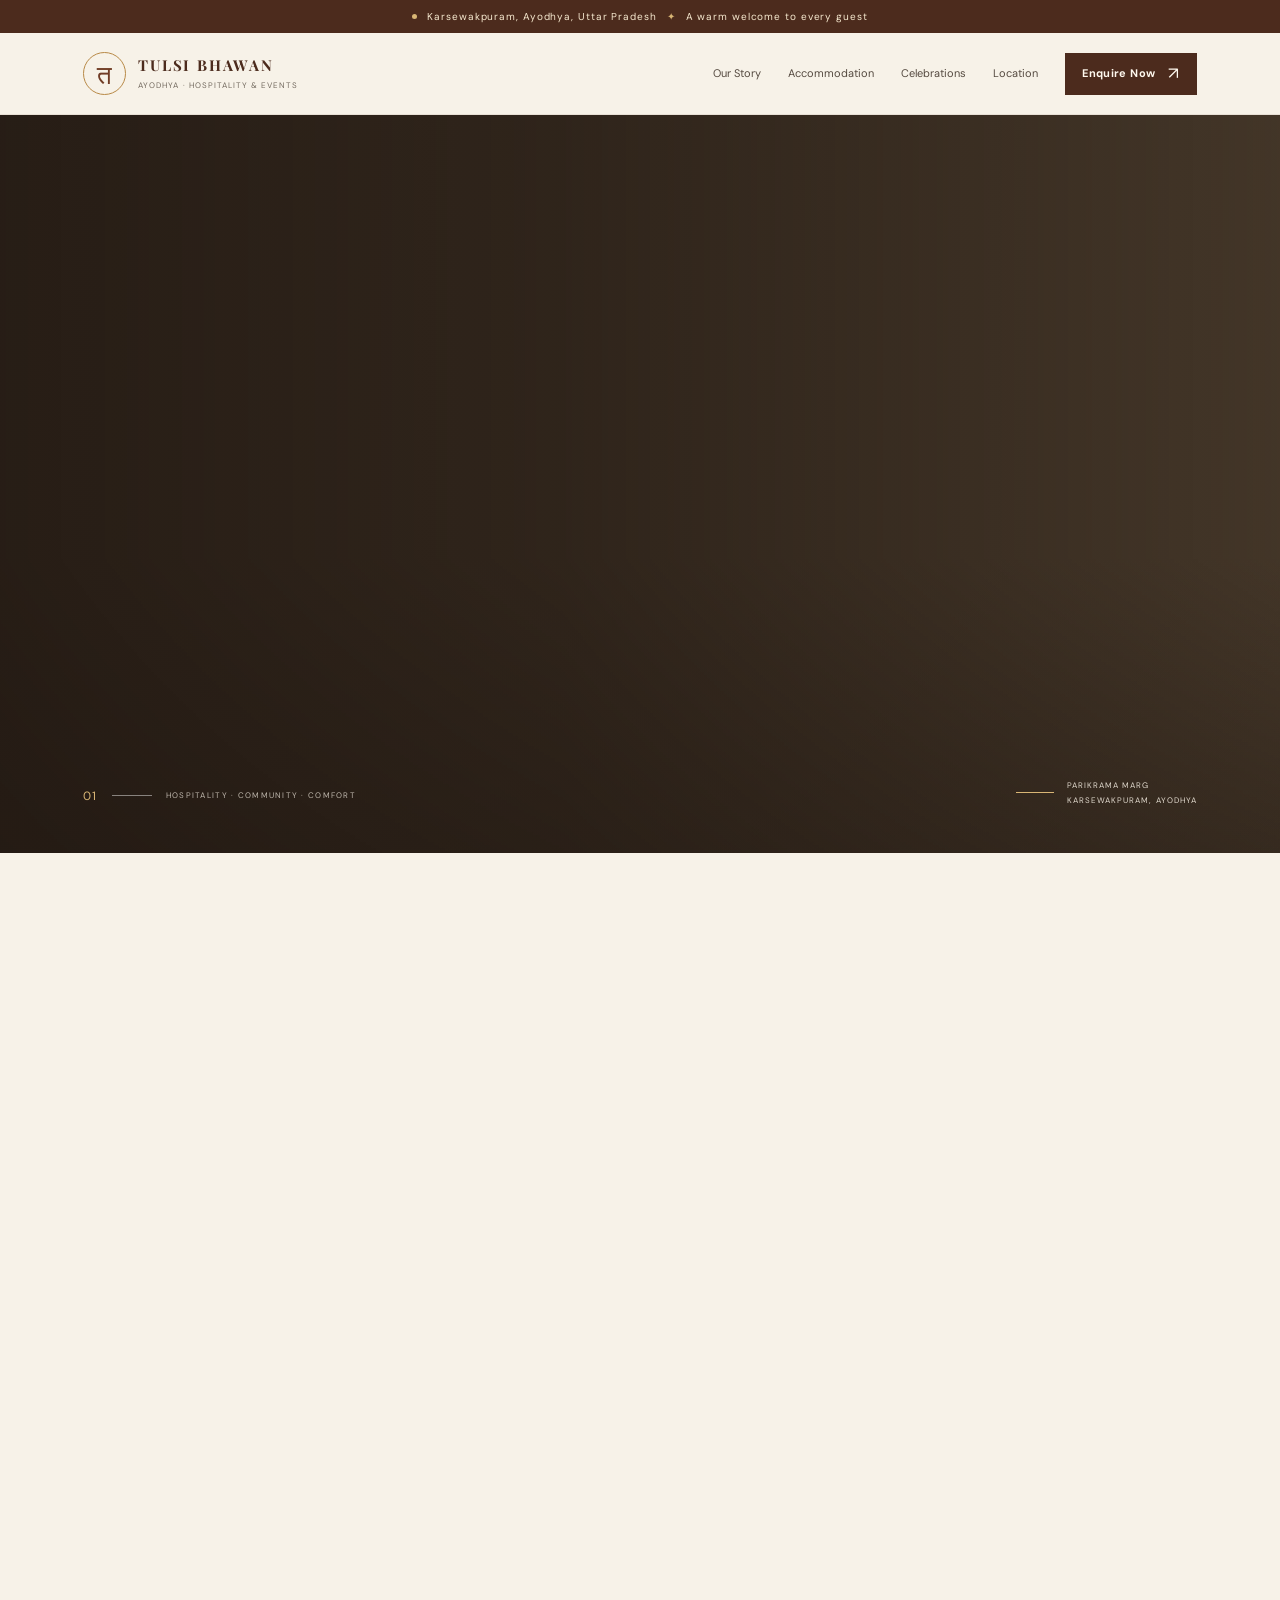
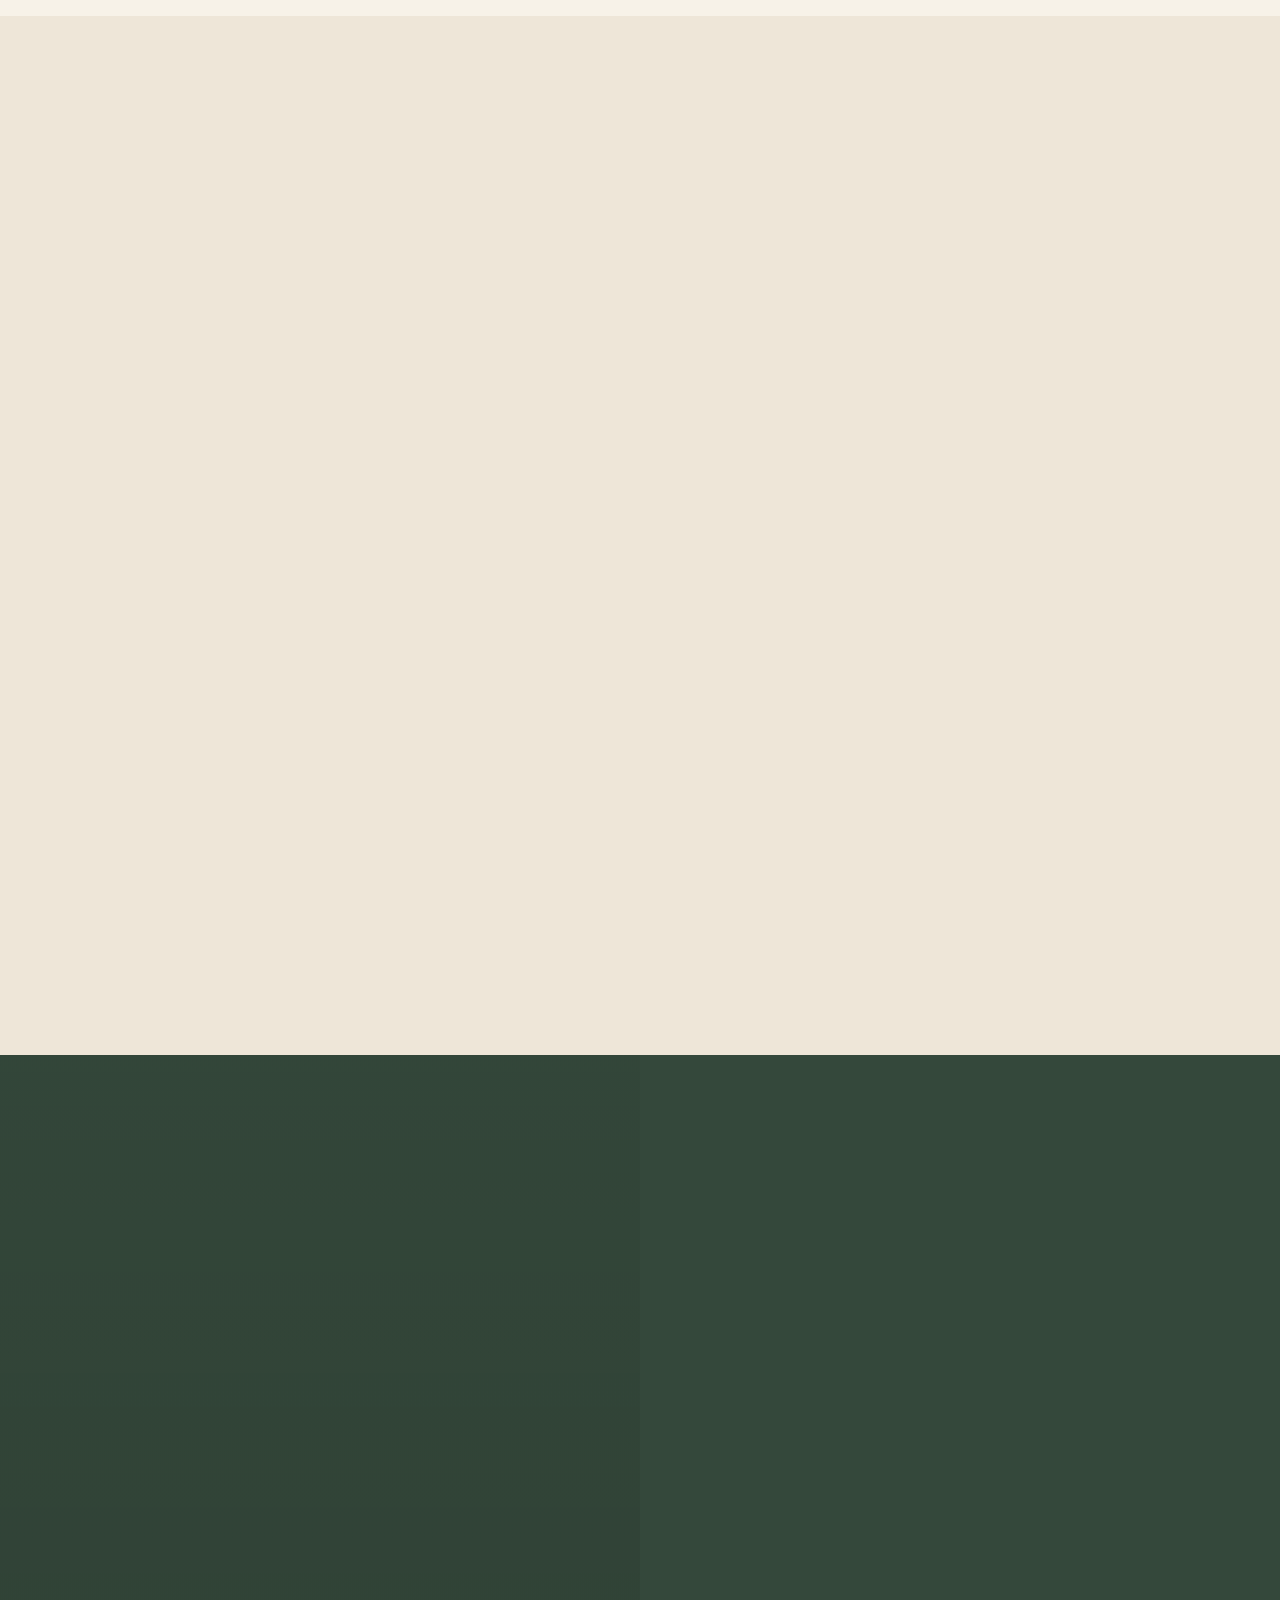
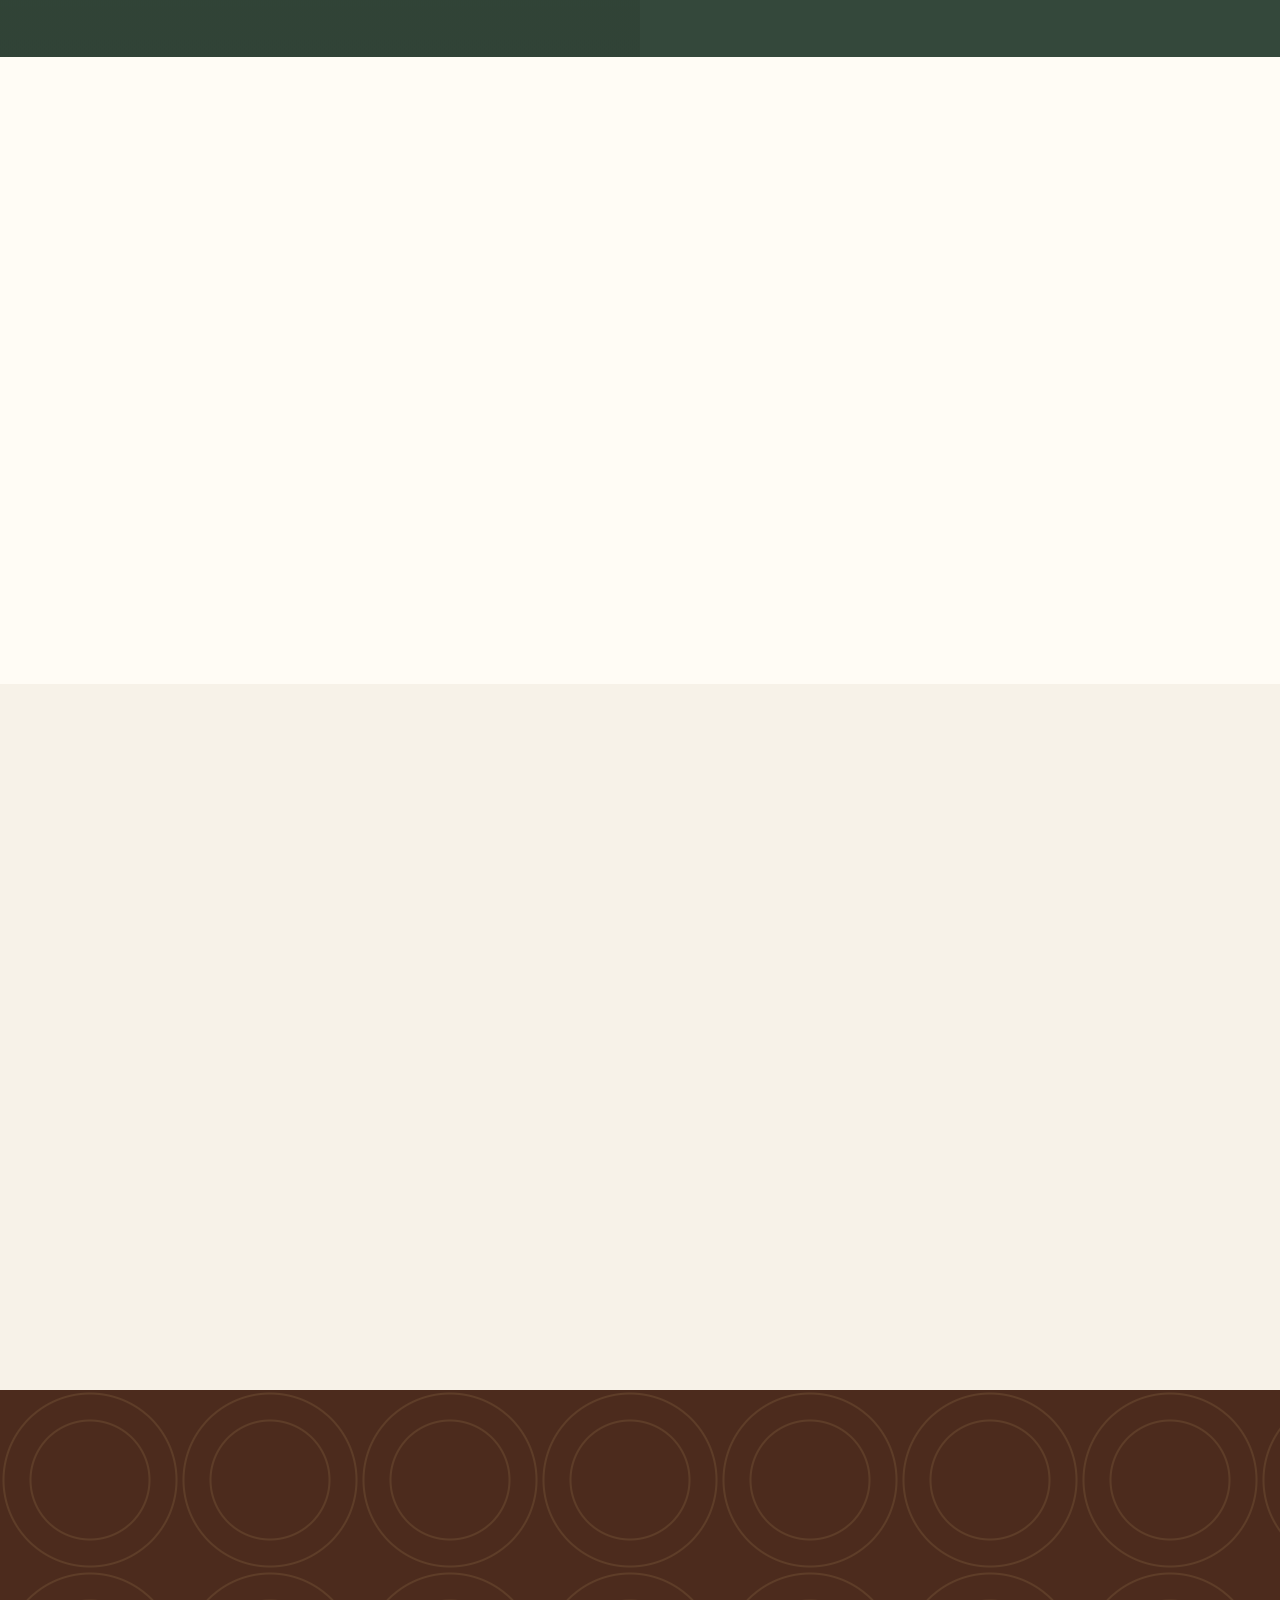
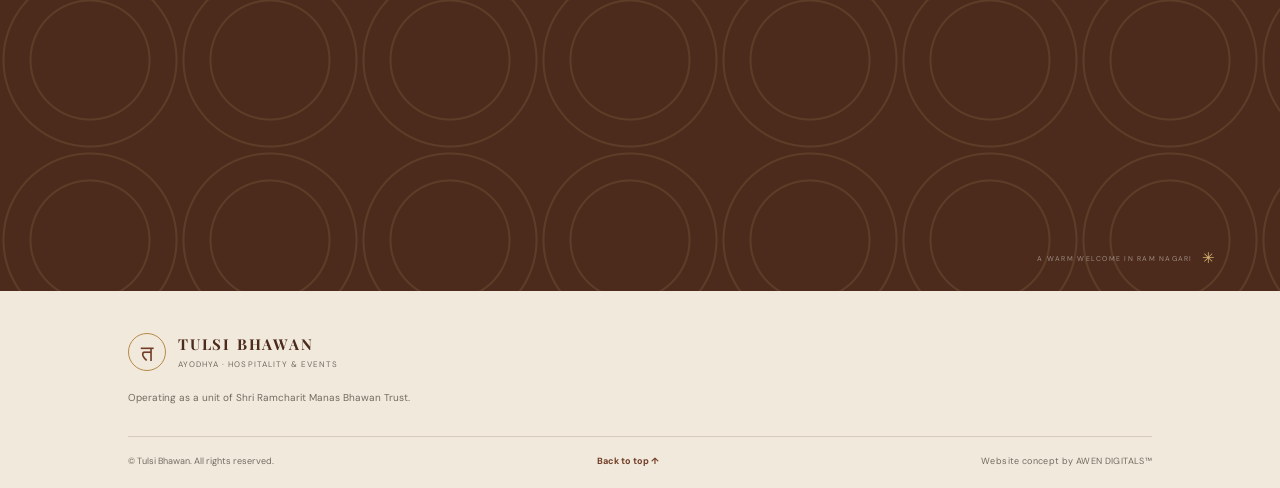
==== index.html @ 62dd2735 "Add files via upload" ====
<!doctype html>
<html lang="en">
<head>
  <meta charset="utf-8">
  <meta name="viewport" content="width=device-width, initial-scale=1">
  <meta name="theme-color" content="#f7f2e8">
  <meta name="description" content="Discover Tulsi Bhawan in Karsewakpuram, Ayodhya — a hospitality property for pilgrims, families and guests. Enquire about accommodation and events.">
  <title>Tulsi Bhawan, Ayodhya | A Peaceful Stay in Ram Nagari</title>
  <link rel="preconnect" href="https://fonts.googleapis.com">
  <link rel="preconnect" href="https://fonts.gstatic.com" crossorigin>
  <link href="https://fonts.googleapis.com/css2?family=DM+Sans:wght@400;500;600;700&family=Playfair+Display:wght@400;500;600;700&display=swap" rel="stylesheet">
  <link rel="stylesheet" href="style.css">
</head>
<body>
  <div class="announcement"><span class="announcement-dot"></span> Karsewakpuram, Ayodhya, Uttar Pradesh <span class="announcement-separator">✦</span> A warm welcome to every guest</div>
  <header class="site-header" id="top">
    <a class="brand" href="#top" aria-label="Tulsi Bhawan home">
      <span class="brand-mark" aria-hidden="true">त</span>
      <span class="brand-copy"><strong>TULSI BHAWAN</strong><small>AYODHYA · HOSPITALITY & EVENTS</small></span>
    </a>
    <button class="menu-toggle" id="menuToggle" aria-label="Open navigation" aria-expanded="false"><span></span><span></span></button>
    <nav class="nav" id="siteNav">
      <a href="#story">Our Story</a><a href="#stay">Accommodation</a><a href="#celebrate">Celebrations</a><a href="#location">Location</a>
      <button class="button button-small button-dark" data-open-enquiry="stay">Enquire Now <span>↗</span></button>
    </nav>
  </header>

  <main>
    <section class="hero">
      <div class="hero-image" role="img" aria-label="Heritage-inspired architecture in warm sandstone tones"></div>
      <div class="hero-overlay"></div>
      <div class="hero-content reveal">
        <div class="eyebrow eyebrow-light"><span></span> YOUR WELCOME IN RAM NAGARI</div>
        <h1>A peaceful pause<br>in the heart of <em>Ayodhya.</em></h1>
        <p>A welcoming place for pilgrims, families and visitors to make their time in the sacred city more comfortable and memorable.</p>
        <div class="hero-actions"><button class="button button-gold" data-open-enquiry="stay">Enquire About a Stay <span>↗</span></button><a class="text-link text-link-light" href="#story">Discover Tulsi Bhawan <span>↓</span></a></div>
      </div>
      <div class="hero-note"><span class="note-line"></span><span>PARIKRAMA MARG<br>KARSEWAKPURAM, AYODHYA</span></div>
      <div class="hero-counter"><span>01</span><i></i><span>HOSPITALITY · COMMUNITY · COMFORT</span></div>
    </section>

    <section class="welcome section-pad" id="story">
      <div class="section-kicker reveal"><span>01</span><span class="kicker-line"></span><span>THE TULSI BHAWAN EXPERIENCE</span></div>
      <div class="welcome-grid">
        <div class="welcome-heading reveal"><p class="overline">A PLACE TO FEEL AT EASE</p><h2>Come to Ayodhya.<br><em>Feel welcomed.</em></h2><div class="ornament">✳</div></div>
        <div class="welcome-copy reveal"><p class="lead">Some journeys are about the places we visit. Others are about the peace we find along the way.</p><p>Tulsi Bhawan is a hospitality property in Karsewakpuram, Ayodhya, operating as a unit of Shri Ramcharit Manas Bhawan Trust. With a location convenient for exploring the city's spiritual landmarks, it welcomes pilgrims, families and visitors to Ayodhya.</p><p>Whether you are planning a visit with family or gathering loved ones for a special occasion, our aim is to make your experience feel considered and comfortable.</p><a class="text-link" href="#stay">Explore the experience <span>↗</span></a></div>
      </div>
      <div class="values-strip reveal"><div><span class="value-icon">✧</span><strong>A welcoming stay</strong><small>For pilgrims, families and visitors</small></div><div><span class="value-icon">⌂</span><strong>Ayodhya, close at hand</strong><small>In Karsewakpuram on Parikrama Marg</small></div><div><span class="value-icon">❋</span><strong>Space to gather</strong><small>Enquire about events and functions</small></div></div>
    </section>

    <section class="stay-section section-pad" id="stay">
      <div class="section-kicker reveal"><span>02</span><span class="kicker-line"></span><span>REST & RECHARGE</span></div>
      <div class="section-heading reveal"><div><p class="overline">YOUR STAY, YOUR WAY</p><h2>Room for <em>rest.</em></h2></div><p>Find a comfortable base for your time in Ayodhya. Contact the team to confirm room options, facilities, rates and availability for your dates.</p></div>
      <div class="room-grid">
        <article class="room-card reveal"><div class="room-photo room-photo-one"><span class="photo-label">ACCOMMODATION</span></div><div class="room-info"><div class="room-meta"><span>01 / ROOM ENQUIRY</span><span>✧</span></div><h3>Deluxe Room</h3><p>A considered option for guests seeking a comfortable place to unwind after a day in the city.</p><button class="text-link" data-open-enquiry="Deluxe Room">Enquire about this room <span>↗</span></button></div></article>
        <article class="room-card reveal"><div class="room-photo room-photo-two"><span class="photo-label">ACCOMMODATION</span></div><div class="room-info"><div class="room-meta"><span>02 / ROOM ENQUIRY</span><span>✧</span></div><h3>Suite-style Stay</h3><p>Ask the team about suite-style accommodation and the options available for your visit.</p><button class="text-link" data-open-enquiry="Suite-style Stay">Enquire about this option <span>↗</span></button></div></article>
      </div>
      <div class="amenities-note reveal"><span class="amenity-star">✳</span><div><strong>Need the details before you book?</strong><p>Ask about air conditioning, Wi-Fi, housekeeping, dining, occupancy and other facilities directly with the property.</p></div><button class="button button-outline" data-open-enquiry="Facilities enquiry">Ask a question <span>↗</span></button></div>
    </section>

    <section class="celebrate-section" id="celebrate">
      <div class="celebrate-image" role="img" aria-label="Elegant Indian celebration venue with warm lights"></div><div class="celebrate-content reveal"><div class="section-kicker section-kicker-light"><span>03</span><span class="kicker-line"></span><span>TOGETHER IS A BEAUTIFUL PLACE</span></div><p class="overline overline-light">MOMENTS WORTH GATHERING FOR</p><h2>Make room for<br><em>your moments.</em></h2><p>Planning a wedding, engagement, reception or family function in Ayodhya? Share a few details with the team to enquire about event spaces and arrangements.</p><div class="event-tags"><span>Weddings</span><span>Engagements</span><span>Receptions</span><span>Family functions</span></div><button class="button button-gold" data-open-enquiry="Event / Banquet">Enquire About an Event <span>↗</span></button></div>
    </section>

    <section class="nearby section-pad">
      <div class="section-kicker reveal"><span>04</span><span class="kicker-line"></span><span>EXPLORE AYODHYA</span></div>
      <div class="section-heading reveal"><div><p class="overline">A CITY OF DEEP MEANING</p><h2>Discover the <em>city.</em></h2></div><p>Ayodhya's sacred places, heritage and living traditions make every visit personal. Plan your route and check local access and timings before setting out.</p></div>
      <div class="landmark-grid">
        <article class="landmark landmark-one reveal"><div class="landmark-number">01</div><div><h3>Shri Ram Janmabhoomi</h3><p>A major spiritual destination for visitors to Ayodhya.</p></div><span class="landmark-arrow">↗</span></article>
        <article class="landmark landmark-two reveal"><div class="landmark-number">02</div><div><h3>Hanuman Garhi</h3><p>A well-known temple and landmark in the city.</p></div><span class="landmark-arrow">↗</span></article>
        <article class="landmark landmark-three reveal"><div class="landmark-number">03</div><div><h3>Kanak Bhawan</h3><p>A much-visited temple with a special place in Ayodhya's devotional landscape.</p></div><span class="landmark-arrow">↗</span></article>
      </div>
    </section>

    <section class="location-section section-pad" id="location">
      <div class="location-copy reveal"><div class="section-kicker"><span>05</span><span class="kicker-line"></span><span>FIND YOUR WAY</span></div><p class="overline">WE'RE IN AYODHYA</p><h2>Your journey<br>starts <em>here.</em></h2><p>Find Tulsi Bhawan on Parikrama Marg in Karsewakpuram, Ayodhya. For directions, arrival details or assistance planning your visit, please contact the property.</p><div class="address-block"><span class="address-icon">⌖</span><div><strong>Tulsi Bhawan</strong><p>Parikrama Marg, Karsewakpuram<br>Ayodhya, Uttar Pradesh – 224123</p></div></div><a class="button button-dark" href="https://www.google.com/maps/search/?api=1&query=Tulsi+Bhawan%2C+Parikrama+Marg%2C+Karsewakpuram%2C+Ayodhya%2C+Uttar+Pradesh+224123" target="_blank" rel="noopener noreferrer">Open Map Directions <span>↗</span></a></div>
      <div class="map-card reveal"><div class="map-art"><div class="map-ring ring-one"></div><div class="map-ring ring-two"></div><div class="map-ring ring-three"></div><div class="map-route route-one"></div><div class="map-route route-two"></div><div class="map-route route-three"></div><div class="map-pin"><span>✳</span></div><div class="map-label"><small>YOUR DESTINATION</small><strong>Tulsi Bhawan</strong><span>Karsewakpuram, Ayodhya</span></div><span class="map-compass">N ↑</span></div><div class="map-caption"><span>PARIKRAMA MARG</span><span>AYODHYA · U.P.</span></div></div>
    </section>

    <section class="cta-section"><div class="cta-pattern"></div><div class="cta-content reveal"><p class="overline overline-light">YOUR AYODHYA STORY AWAITS</p><h2>Let us help you plan<br><em>your visit.</em></h2><p>Tell us what you need. The team can help you enquire about a stay, room options or a special event.</p><button class="button button-gold" data-open-enquiry="General enquiry">Start an Enquiry <span>↗</span></button></div><div class="cta-side-note">A WARM WELCOME IN RAM NAGARI <span>✳</span></div></section>
  </main>

  <footer class="footer"><a class="brand brand-footer" href="#top"><span class="brand-mark">त</span><span class="brand-copy"><strong>TULSI BHAWAN</strong><small>AYODHYA · HOSPITALITY & EVENTS</small></span></a><p>Operating as a unit of Shri Ramcharit Manas Bhawan Trust.</p><div class="footer-bottom"><span>© <span id="year"></span> Tulsi Bhawan. All rights reserved.</span><a href="#top">Back to top ↑</a><span class="demo-credit">Website concept by AWEN DIGITALS™</span></div></footer>

  <div class="modal-backdrop" id="enquiryModal" aria-hidden="true">
    <section class="enquiry-modal" role="dialog" aria-modal="true" aria-labelledby="modalTitle">
      <button class="modal-close" id="modalClose" aria-label="Close enquiry form">×</button>
      <p class="overline">LET'S PLAN YOUR VISIT</p><h2 id="modalTitle">Make an <em>enquiry.</em></h2><p class="modal-intro">Share a few details and we'll prepare your enquiry message.</p>
      <form id="enquiryForm">
        <label for="enquiryType">I'm enquiring about</label><select id="enquiryType" name="enquiryType"><option>Accommodation / Stay</option><option>Deluxe Room</option><option>Suite-style Stay</option><option>Event / Banquet</option><option>Facilities enquiry</option><option>General enquiry</option></select>
        <div class="form-row"><div><label for="guestName">Your name</label><input id="guestName" name="guestName" autocomplete="name" placeholder="Full name" required maxlength="80"></div><div><label for="guestPhone">Phone number</label><input id="guestPhone" name="guestPhone" autocomplete="tel" inputmode="tel" placeholder="Your contact number" required maxlength="20"></div></div>
        <div class="form-row"><div><label for="arrivalDate">Arrival / event date</label><input id="arrivalDate" name="arrivalDate" type="date"></div><div><label for="guestCount">Guests / rooms</label><input id="guestCount" name="guestCount" placeholder="e.g. 4 guests" maxlength="60"></div></div>
        <label for="message">Anything else? <span class="optional">(optional)</span></label><textarea id="message" name="message" rows="3" maxlength="600" placeholder="Tell us about your plans or questions"></textarea>
        <button class="button button-dark modal-submit" type="submit">Prepare Enquiry <span>↗</span></button>
        <p class="form-note">Demo notice: the property's official WhatsApp number must be added before messages can be sent directly.</p>
        <div class="form-feedback" id="formFeedback" role="status" aria-live="polite" hidden></div>
        <button class="button button-outline copy-button" id="copyMessage" type="button" hidden>Copy enquiry message</button>
      </form>
    </section>
  </div>
  <script src="script.js"></script>
</body>
</html>
---- style.css ----
:root{--ivory:#f7f2e8;--paper:#fffcf5;--brown:#4c2b1d;--brown2:#713d26;--gold:#b88946;--gold-light:#d9b675;--green:#34483b;--ink:#2d2923;--muted:#746b60;--line:rgba(76,43,29,.16);--serif:"Playfair Display",Georgia,serif;--sans:"DM Sans",Arial,sans-serif}
*{box-sizing:border-box}html{scroll-behavior:smooth;scroll-padding-top:86px}body{margin:0;background:var(--ivory);color:var(--ink);font-family:var(--sans);font-size:15px;line-height:1.7;-webkit-font-smoothing:antialiased}button,a,input,select,textarea{font:inherit}button,a{-webkit-tap-highlight-color:transparent}a{color:inherit;text-decoration:none}button{cursor:pointer}.announcement{min-height:33px;display:flex;align-items:center;justify-content:center;gap:10px;background:var(--brown);color:#f7ead0;font-size:10px;letter-spacing:.09em;text-align:center;padding:6px 12px}.announcement-dot{width:5px;height:5px;background:var(--gold-light);border-radius:50%}.announcement-separator{color:var(--gold-light)}.site-header{height:82px;padding:0 6.5%;display:flex;align-items:center;justify-content:space-between;background:var(--ivory);position:sticky;top:0;z-index:20;border-bottom:1px solid rgba(76,43,29,.09)}.brand{display:flex;align-items:center;gap:12px}.brand-mark{display:grid;place-items:center;width:43px;height:43px;border:1px solid var(--gold);border-radius:50%;color:var(--brown2);font-family:var(--serif);font-size:26px;line-height:1}.brand-copy{display:flex;flex-direction:column;line-height:1.4}.brand-copy strong{font-family:var(--serif);font-size:15px;letter-spacing:.12em;color:var(--brown)}.brand-copy small{font-size:8px;letter-spacing:.13em;color:var(--muted);margin-top:4px}.nav{display:flex;align-items:center;gap:27px}.nav>a{font-size:11px;color:#554a40;transition:color .2s}.nav>a:hover{color:var(--gold)}.menu-toggle{display:none;border:1px solid var(--line);background:transparent;width:42px;height:42px;border-radius:50%;padding:12px}.menu-toggle span{height:1px;background:var(--brown);display:block;margin:5px 0}.button{display:inline-flex;align-items:center;justify-content:center;gap:22px;border:1px solid transparent;min-height:52px;padding:0 22px;font-size:11px;font-weight:700;letter-spacing:.035em;transition:transform .2s,background .2s,color .2s,border-color .2s}.button:hover{transform:translateY(-2px)}.button span{font-size:17px;font-weight:400}.button-small{min-height:42px;padding:0 16px;gap:13px}.button-dark{background:var(--brown);color:#fff9ef}.button-dark:hover{background:#68432f}.button-gold{background:var(--gold-light);color:#362316}.button-gold:hover{background:#e5c78c}.button-outline{background:transparent;color:var(--brown);border-color:rgba(76,43,29,.35)}.button-outline:hover{border-color:var(--gold);background:#fffaf0}
.hero{min-height:650px;height:min(790px,82vh);position:relative;display:flex;align-items:center;overflow:hidden;background:#493b2c;color:#fff8ec}.hero-image{position:absolute;inset:0;background-image:url('https://images.unsplash.com/photo-1600607687939-ce8a6c25118c?auto=format&fit=crop&w=2200&q=85');background-size:cover;background-position:center 52%;transform:scale(1.02);animation:hero-settle 1.4s ease-out both}.hero-overlay{position:absolute;inset:0;background:linear-gradient(90deg,rgba(32,23,17,.82) 0%,rgba(32,23,17,.62) 44%,rgba(32,23,17,.15) 100%),linear-gradient(0deg,rgba(32,23,17,.36),transparent 40%)}.hero-content{position:relative;z-index:1;width:min(730px,80%);margin-left:11%;padding:64px 0 85px}.eyebrow,.overline{font-size:9px;letter-spacing:.19em;font-weight:700;color:var(--gold);margin:0 0 20px}.eyebrow{display:flex;align-items:center;gap:10px}.eyebrow>span{width:25px;height:1px;background:var(--gold-light)}.eyebrow-light{color:#f0d6a1}.hero h1,.section-heading h2,.welcome h2,.celebrate-content h2,.location-copy h2,.cta-content h2{font-family:var(--serif);font-size:clamp(43px,6.4vw,82px);line-height:1.08;letter-spacing:-.04em;font-weight:400;margin:0}.hero h1 em,.welcome h2 em,.section-heading h2 em,.celebrate-content h2 em,.location-copy h2 em,.cta-content h2 em{font-weight:400;color:var(--gold-light)}.hero-content>p{max-width:475px;color:rgba(255,248,236,.82);font-size:14px;line-height:1.9;margin:25px 0 30px}.hero-actions{display:flex;align-items:center;gap:27px;flex-wrap:wrap}.text-link{border:0;background:none;padding:0;color:var(--brown2);font-size:11px;font-weight:700;display:inline-flex;align-items:center;gap:13px;text-align:left}.text-link span{font-size:17px;transition:transform .2s}.text-link:hover span{transform:translate(3px,-2px)}.text-link-light{color:#fff6e8}.hero-note{position:absolute;right:6.5%;bottom:46px;z-index:2;display:flex;align-items:center;gap:13px;color:rgba(255,248,236,.85);font-size:8px;letter-spacing:.13em;line-height:1.8}.note-line{width:38px;height:1px;background:var(--gold-light)}.hero-counter{position:absolute;left:6.5%;bottom:47px;display:flex;align-items:center;gap:14px;font-size:8px;letter-spacing:.16em;color:rgba(255,248,236,.7)}.hero-counter>span:first-child{color:var(--gold-light);font-size:12px}.hero-counter i{width:40px;height:1px;background:rgba(255,255,255,.45)}
.section-pad{padding:105px 10%}.section-kicker{display:flex;align-items:center;gap:13px;font-size:8px;letter-spacing:.18em;color:var(--muted);font-weight:700}.section-kicker>span:first-child{color:var(--gold);font-size:11px}.kicker-line{width:35px;height:1px;background:var(--gold)}.welcome-grid{display:grid;grid-template-columns:1fr 1fr;gap:9%;padding:55px 0 70px}.welcome h2,.section-heading h2,.location-copy h2{font-size:clamp(38px,4.7vw,59px);color:var(--brown);line-height:1.16}.welcome h2 em,.section-heading h2 em,.location-copy h2 em{color:var(--gold)}.welcome-heading .overline{margin-bottom:18px}.ornament{font-size:28px;color:var(--gold);margin-top:28px}.welcome-copy{padding-top:7px;max-width:500px}.welcome-copy p{font-size:12px;color:var(--muted);line-height:2;margin:0 0 18px}.welcome-copy .lead{font-family:var(--serif);font-size:21px;color:var(--brown);line-height:1.55;margin-bottom:22px}.welcome-copy .text-link{margin-top:10px}.values-strip{display:grid;grid-template-columns:repeat(3,1fr);border-top:1px solid var(--line);border-bottom:1px solid var(--line);padding:26px 0;gap:22px}.values-strip>div{display:grid;grid-template-columns:34px 1fr;align-items:center;column-gap:11px}.value-icon{grid-row:span 2;color:var(--gold);font-size:24px}.values-strip strong{font-family:var(--serif);font-size:14px;font-weight:500;color:var(--brown)}.values-strip small{font-size:9px;color:var(--muted);margin-top:3px}
.stay-section{background:#eee6d8}.section-heading{display:flex;justify-content:space-between;align-items:end;gap:40px;margin:28px 0 38px}.section-heading .overline{margin-bottom:13px}.section-heading>p{max-width:350px;font-size:12px;color:var(--muted);line-height:1.9;margin:0 0 5px}.room-grid{display:grid;grid-template-columns:1fr 1fr;gap:25px}.room-card{background:var(--paper);border:1px solid rgba(76,43,29,.08)}.room-photo{height:300px;background-size:cover;background-position:center;position:relative}.room-photo-one{background-image:linear-gradient(0deg,rgba(33,22,15,.12),transparent 50%),url('https://images.unsplash.com/photo-1611892440504-42a792e24d32?auto=format&fit=crop&w=1100&q=80')}.room-photo-two{background-image:linear-gradient(0deg,rgba(33,22,15,.12),transparent 50%),url('https://images.unsplash.com/photo-1590490360182-c33d57733427?auto=format&fit=crop&w=1100&q=80')}.photo-label{position:absolute;bottom:17px;left:20px;background:rgba(247,242,232,.93);padding:7px 10px;font-size:8px;letter-spacing:.14em;color:var(--brown)}.room-info{padding:24px 26px 29px}.room-meta{display:flex;justify-content:space-between;font-size:8px;letter-spacing:.14em;color:var(--gold)}.room-info h3{font-family:var(--serif);font-weight:500;font-size:27px;color:var(--brown);margin:12px 0 7px}.room-info p{font-size:11px;color:var(--muted);line-height:1.9;min-height:42px;margin:0 0 20px}.amenities-note{display:flex;align-items:center;gap:18px;margin-top:25px;padding:22px 24px;background:rgba(255,252,245,.58);border:1px solid rgba(76,43,29,.08)}.amenity-star{color:var(--gold);font-size:27px}.amenities-note>div{flex:1}.amenities-note strong{font-family:var(--serif);font-size:15px;color:var(--brown);font-weight:500}.amenities-note p{font-size:10px;color:var(--muted);margin:3px 0 0}
.celebrate-section{display:grid;grid-template-columns:1fr 1fr;background:var(--green);color:#fff7e9;min-height:570px}.celebrate-image{background-image:linear-gradient(0deg,rgba(23,28,20,.12),rgba(23,28,20,.05)),url('https://images.unsplash.com/photo-1519167758481-83f550bb49b3?auto=format&fit=crop&w=1400&q=85');background-size:cover;background-position:center}.celebrate-content{padding:75px clamp(35px,7vw,100px) 75px 8%;align-self:center}.section-kicker-light{color:rgba(255,247,233,.65);margin-bottom:45px}.section-kicker-light>span:first-child{color:var(--gold-light)}.celebrate-content .overline{margin-bottom:15px}.overline-light{color:var(--gold-light)}.celebrate-content h2,.cta-content h2{font-size:clamp(40px,4.7vw,58px)}.celebrate-content>p:not(.overline){font-size:12px;line-height:2;color:rgba(255,247,233,.76);max-width:430px;margin:23px 0}.event-tags{display:flex;flex-wrap:wrap;gap:8px;margin:25px 0 30px}.event-tags span{border:1px solid rgba(255,247,233,.25);padding:7px 11px;font-size:9px;color:rgba(255,247,233,.85)}
.nearby{background:var(--paper)}.landmark-grid{display:grid;grid-template-columns:repeat(3,1fr);gap:14px}.landmark{min-height:235px;padding:22px;display:flex;flex-direction:column;justify-content:space-between;background:#f4eee2;border:1px solid rgba(76,43,29,.09);position:relative;overflow:hidden}.landmark:after{content:"";position:absolute;width:160px;height:160px;border:1px solid rgba(184,137,70,.2);border-radius:50%;right:-68px;top:-65px;box-shadow:0 0 0 18px rgba(184,137,70,.035),0 0 0 38px rgba(184,137,70,.025)}.landmark-number{font-size:10px;color:var(--gold);letter-spacing:.12em}.landmark h3{font-family:var(--serif);font-size:20px;font-weight:500;color:var(--brown);margin:0 0 6px}.landmark p{font-size:10px;color:var(--muted);line-height:1.8;margin:0;max-width:230px}.landmark-arrow{position:absolute;right:20px;bottom:20px;color:var(--gold)}
.location-section{display:grid;grid-template-columns:.9fr 1.1fr;gap:9%;align-items:center}.location-copy .section-kicker{margin-bottom:43px}.location-copy .overline{margin-bottom:14px}.location-copy>p:not(.overline){font-size:12px;color:var(--muted);line-height:2;margin:20px 0 25px;max-width:390px}.address-block{display:flex;align-items:start;gap:15px;margin:25px 0 28px}.address-icon{width:35px;height:35px;border:1px solid var(--gold);border-radius:50%;display:grid;place-items:center;color:var(--gold);font-size:18px;flex-shrink:0}.address-block strong{font-family:var(--serif);font-weight:500;color:var(--brown);font-size:15px}.address-block p{font-size:11px;line-height:1.8;color:var(--muted);margin:3px 0}.map-card{background:#e7dfd0;border:1px solid rgba(76,43,29,.1);padding:12px}.map-art{min-height:365px;position:relative;overflow:hidden;background-color:#e9e2d5;background-image:linear-gradient(30deg,transparent 47%,rgba(255,255,255,.7) 48%,rgba(255,255,255,.7) 50%,transparent 51%),linear-gradient(120deg,transparent 35%,rgba(255,255,255,.8) 36%,rgba(255,255,255,.8) 38%,transparent 39%),linear-gradient(70deg,transparent 65%,rgba(199,185,159,.6) 66%,rgba(199,185,159,.6) 67%,transparent 68%);background-size:110px 100px,145px 130px,170px 145px}.map-ring{position:absolute;border:1px solid rgba(184,137,70,.32);border-radius:50%;left:50%;top:47%;transform:translate(-50%,-50%)}.ring-one{width:95px;height:95px}.ring-two{width:185px;height:185px}.ring-three{width:290px;height:290px}.map-route{position:absolute;background:#c8bca7;height:3px;transform-origin:left}.route-one{width:120%;top:65%;left:-5%;transform:rotate(-22deg)}.route-two{width:100%;top:30%;left:8%;transform:rotate(33deg)}.route-three{width:90%;top:80%;left:15%;transform:rotate(-48deg)}.map-pin{position:absolute;top:37%;left:50%;transform:translate(-50%,-50%);width:47px;height:47px;border-radius:50% 50% 50% 0;transform:translate(-50%,-50%) rotate(-45deg);background:var(--brown2);display:grid;place-items:center;box-shadow:0 7px 18px rgba(76,43,29,.22)}.map-pin span{transform:rotate(45deg);color:#f2d59c;font-size:20px}.map-label{position:absolute;top:53%;left:50%;transform:translateX(-50%);background:var(--paper);padding:13px 18px;text-align:center;min-width:190px;box-shadow:0 5px 18px rgba(76,43,29,.1)}.map-label small,.map-label span{display:block;font-size:8px;letter-spacing:.12em;color:var(--gold)}.map-label strong{display:block;font-family:var(--serif);font-weight:500;color:var(--brown);font-size:17px;margin:3px 0}.map-label span{letter-spacing:.03em;color:var(--muted)}.map-compass{position:absolute;right:15px;top:13px;font-size:10px;color:var(--brown2)}.map-caption{display:flex;justify-content:space-between;padding:13px 4px 2px;font-size:8px;letter-spacing:.13em;color:var(--muted)}
.cta-section{position:relative;overflow:hidden;background:var(--brown);color:var(--paper);text-align:center;padding:90px 20px 100px}.cta-pattern{position:absolute;inset:0;opacity:.13;background-image:radial-gradient(circle at center,transparent 0 58px,var(--gold-light) 59px 60px,transparent 61px 85px,var(--gold-light) 86px 87px,transparent 88px);background-size:180px 180px}.cta-content{position:relative}.cta-content .overline{margin-bottom:17px}.cta-content h2{font-size:clamp(42px,5vw,62px)}.cta-content>p:not(.overline){max-width:450px;margin:20px auto 27px;color:rgba(255,252,245,.72);font-size:12px;line-height:1.9}.cta-side-note{position:absolute;right:5%;bottom:20px;font-size:7px;letter-spacing:.18em;color:rgba(255,252,245,.45);display:flex;gap:9px;align-items:center}.cta-side-note span{color:var(--gold-light);font-size:15px}.footer{background:#f0e9dc;padding:42px 10% 18px}.brand-footer .brand-mark{width:38px;height:38px;font-size:22px}.footer>p{font-size:10px;color:var(--muted);margin:18px 0 30px}.footer-bottom{border-top:1px solid var(--line);padding-top:17px;display:flex;align-items:center;justify-content:space-between;gap:14px;flex-wrap:wrap;color:var(--muted);font-size:9px}.footer-bottom a{color:var(--brown2);font-weight:700}.demo-credit{letter-spacing:.04em}
.modal-backdrop{position:fixed;inset:0;background:rgba(27,20,14,.66);z-index:50;display:none;align-items:center;justify-content:center;padding:16px;overflow:auto}.modal-backdrop.open{display:flex}.enquiry-modal{position:relative;background:var(--paper);width:min(590px,100%);max-height:92vh;overflow-y:auto;padding:36px clamp(22px,5vw,44px) 30px;box-shadow:0 25px 90px rgba(0,0,0,.25);animation:modal-in .2s ease-out}.modal-close{position:absolute;right:17px;top:13px;border:0;background:transparent;color:var(--brown);font-size:29px;line-height:1;padding:4px 8px}.enquiry-modal .overline{margin-bottom:8px}.enquiry-modal h2{font-family:var(--serif);font-size:39px;font-weight:400;color:var(--brown);line-height:1.15;margin:0}.enquiry-modal h2 em{color:var(--gold);font-weight:400}.modal-intro{font-size:11px;color:var(--muted);margin:10px 0 22px}.enquiry-modal form{display:flex;flex-direction:column;gap:8px}.enquiry-modal label{font-size:10px;color:var(--brown);font-weight:700;margin-top:5px}.enquiry-modal input,.enquiry-modal select,.enquiry-modal textarea{width:100%;border:1px solid #ded3c1;background:#fffdf8;padding:12px 12px;color:var(--ink);font-size:12px;border-radius:0;outline:none}.enquiry-modal input:focus,.enquiry-modal select:focus,.enquiry-modal textarea:focus{border-color:var(--gold)}.enquiry-modal textarea{resize:vertical}.form-row{display:grid;grid-template-columns:1fr 1fr;gap:12px}.form-row>div{min-width:0}.optional{font-weight:400;color:var(--muted)}.modal-submit{margin-top:12px;width:100%}.form-note{font-size:9px;color:var(--muted);line-height:1.6;margin:4px 0}.form-feedback{padding:12px;background:#f1e8d7;color:var(--brown);font-size:11px;line-height:1.8;white-space:pre-wrap}.copy-button{width:100%;margin-top:4px}.reveal{opacity:0;transform:translateY(18px);transition:opacity .7s ease,transform .7s ease}.reveal.visible{opacity:1;transform:translateY(0)}@keyframes hero-settle{from{transform:scale(1.08)}to{transform:scale(1.02)}}@keyframes modal-in{from{opacity:0;transform:translateY(8px)}to{opacity:1;transform:translateY(0)}}
@media(min-width:1400px){.section-pad{padding-left:max(10%,calc((100% - 1160px)/2));padding-right:max(10%,calc((100% - 1160px)/2))}}@media(max-width:900px){.site-header{padding:0 5%;height:74px}.nav{gap:15px}.nav>a{font-size:10px}.nav .button{padding:0 12px}.hero-content{margin-left:8%;width:82%}.section-pad{padding:80px 7%}.welcome-grid{gap:6%}.room-photo{height:250px}.celebrate-content{padding:55px 7%}.location-section{gap:5%}.map-art{min-height:320px}.values-strip{gap:12px}.values-strip strong{font-size:12px}}@media(max-width:680px){html{scroll-padding-top:72px}.announcement{font-size:8px;letter-spacing:.04em;gap:7px}.site-header{height:70px;padding:0 5%}.brand{gap:9px}.brand-mark{width:38px;height:38px;font-size:23px}.brand-copy strong{font-size:13px}.brand-copy small{font-size:7px;letter-spacing:.08em}.menu-toggle{display:block}.nav{position:absolute;left:0;right:0;top:69px;display:none;align-items:stretch;gap:0;flex-direction:column;background:var(--ivory);padding:10px 5% 20px;border-bottom:1px solid var(--line);box-shadow:0 12px 18px rgba(42,26,14,.08)}.nav.open{display:flex}.nav>a{font-size:12px;padding:13px 2px;border-bottom:1px solid var(--line)}.nav .button{margin-top:14px;align-self:flex-start}.hero{height:690px;min-height:610px;max-height:calc(100svh - 95px);align-items:center}.hero-image{background-position:58% center}.hero-overlay{background:linear-gradient(90deg,rgba(32,23,17,.76),rgba(32,23,17,.3)),linear-gradient(0deg,rgba(32,23,17,.44),transparent 60%)}.hero-content{margin-left:7%;width:86%;padding:35px 0 75px}.hero h1{font-size:clamp(42px,12vw,62px)}.hero-content>p{font-size:12px;max-width:360px;margin:20px 0 25px}.hero-actions{align-items:flex-start;gap:19px;flex-direction:column}.hero-note{right:6%;bottom:25px;font-size:7px}.hero-counter{left:6%;bottom:29px;font-size:7px;gap:8px}.hero-counter i{width:20px}.section-pad{padding:66px 6%}.section-kicker{font-size:7px;letter-spacing:.12em;gap:9px}.kicker-line{width:23px}.welcome-grid{grid-template-columns:1fr;gap:20px;padding:35px 0 40px}.welcome h2,.section-heading h2,.location-copy h2{font-size:43px}.welcome-copy{padding:0}.welcome-copy .lead{font-size:19px}.values-strip{grid-template-columns:1fr;gap:18px;padding:22px 0}.values-strip>div{grid-template-columns:32px 1fr}.values-strip strong{font-size:14px}.values-strip small{font-size:10px}.section-heading{display:block;margin:23px 0 27px}.section-heading>p{margin-top:17px;font-size:11px}.room-grid{grid-template-columns:1fr;gap:18px}.room-photo{height:260px}.room-info{padding:21px}.room-info h3{font-size:25px}.room-info p{min-height:0}.amenities-note{align-items:flex-start;flex-wrap:wrap;padding:18px;gap:12px}.amenities-note>div{width:calc(100% - 45px);flex:auto}.amenities-note .button{width:100%}.celebrate-section{grid-template-columns:1fr}.celebrate-image{min-height:270px;background-position:center 48%}.celebrate-content{padding:45px 7% 55px}.section-kicker-light{margin-bottom:32px}.celebrate-content h2,.cta-content h2{font-size:45px}.landmark-grid{grid-template-columns:1fr;gap:10px}.landmark{min-height:170px;padding:19px}.landmark h3{font-size:21px}.location-section{grid-template-columns:1fr;gap:32px}.location-copy .section-kicker{margin-bottom:32px}.map-art{min-height:300px}.cta-section{padding:70px 7% 85px}.cta-content h2{font-size:43px}.cta-side-note{right:0;left:0;justify-content:center;font-size:6px}.footer{padding:34px 6% 17px}.footer-bottom{align-items:flex-start;flex-direction:column;gap:8px}.form-row{grid-template-columns:1fr;gap:8px}.enquiry-modal{padding:32px 20px 23px}.enquiry-modal h2{font-size:34px}.button{min-height:49px;padding:0 17px}.hero .button{min-height:52px}}@media(prefers-reduced-motion:reduce){html{scroll-behavior:auto}*,*::before,*::after{animation-duration:.01ms!important;animation-iteration-count:1!important;transition-duration:.01ms!important}.reveal{opacity:1;transform:none}}
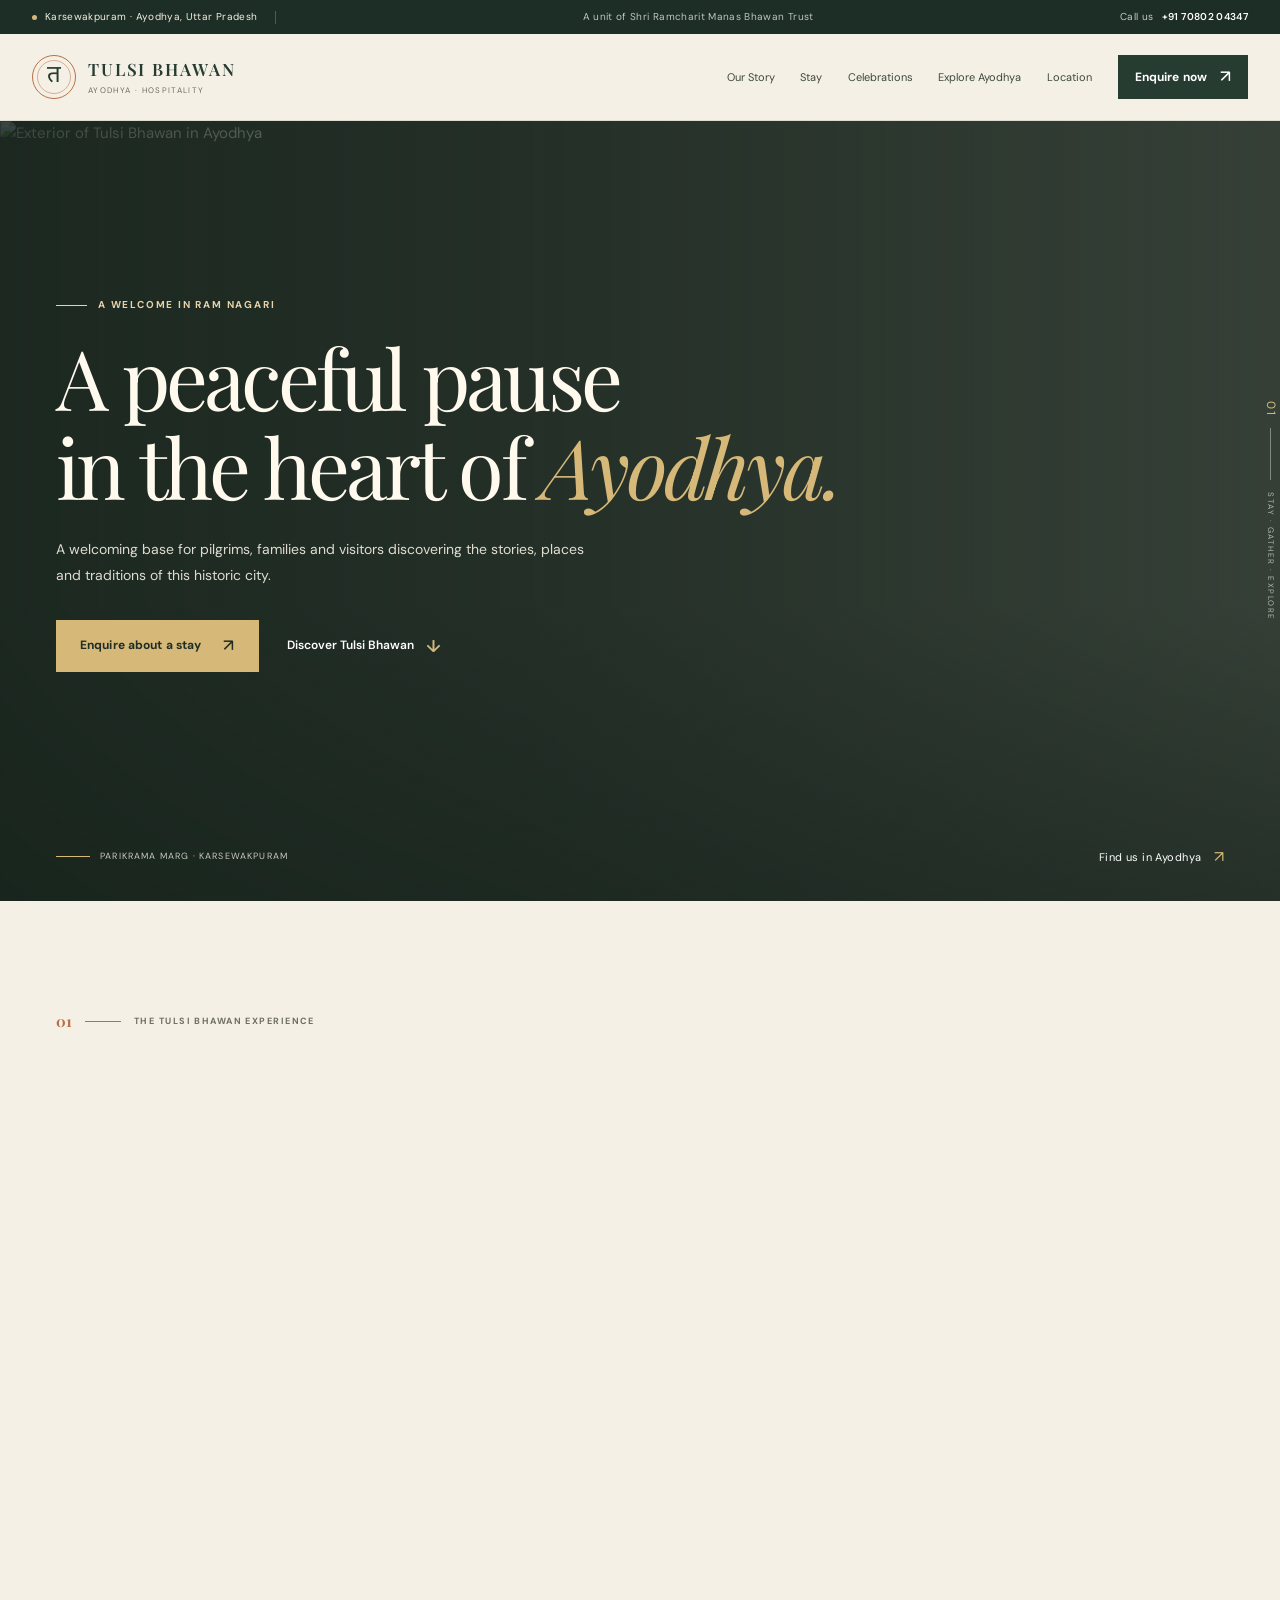
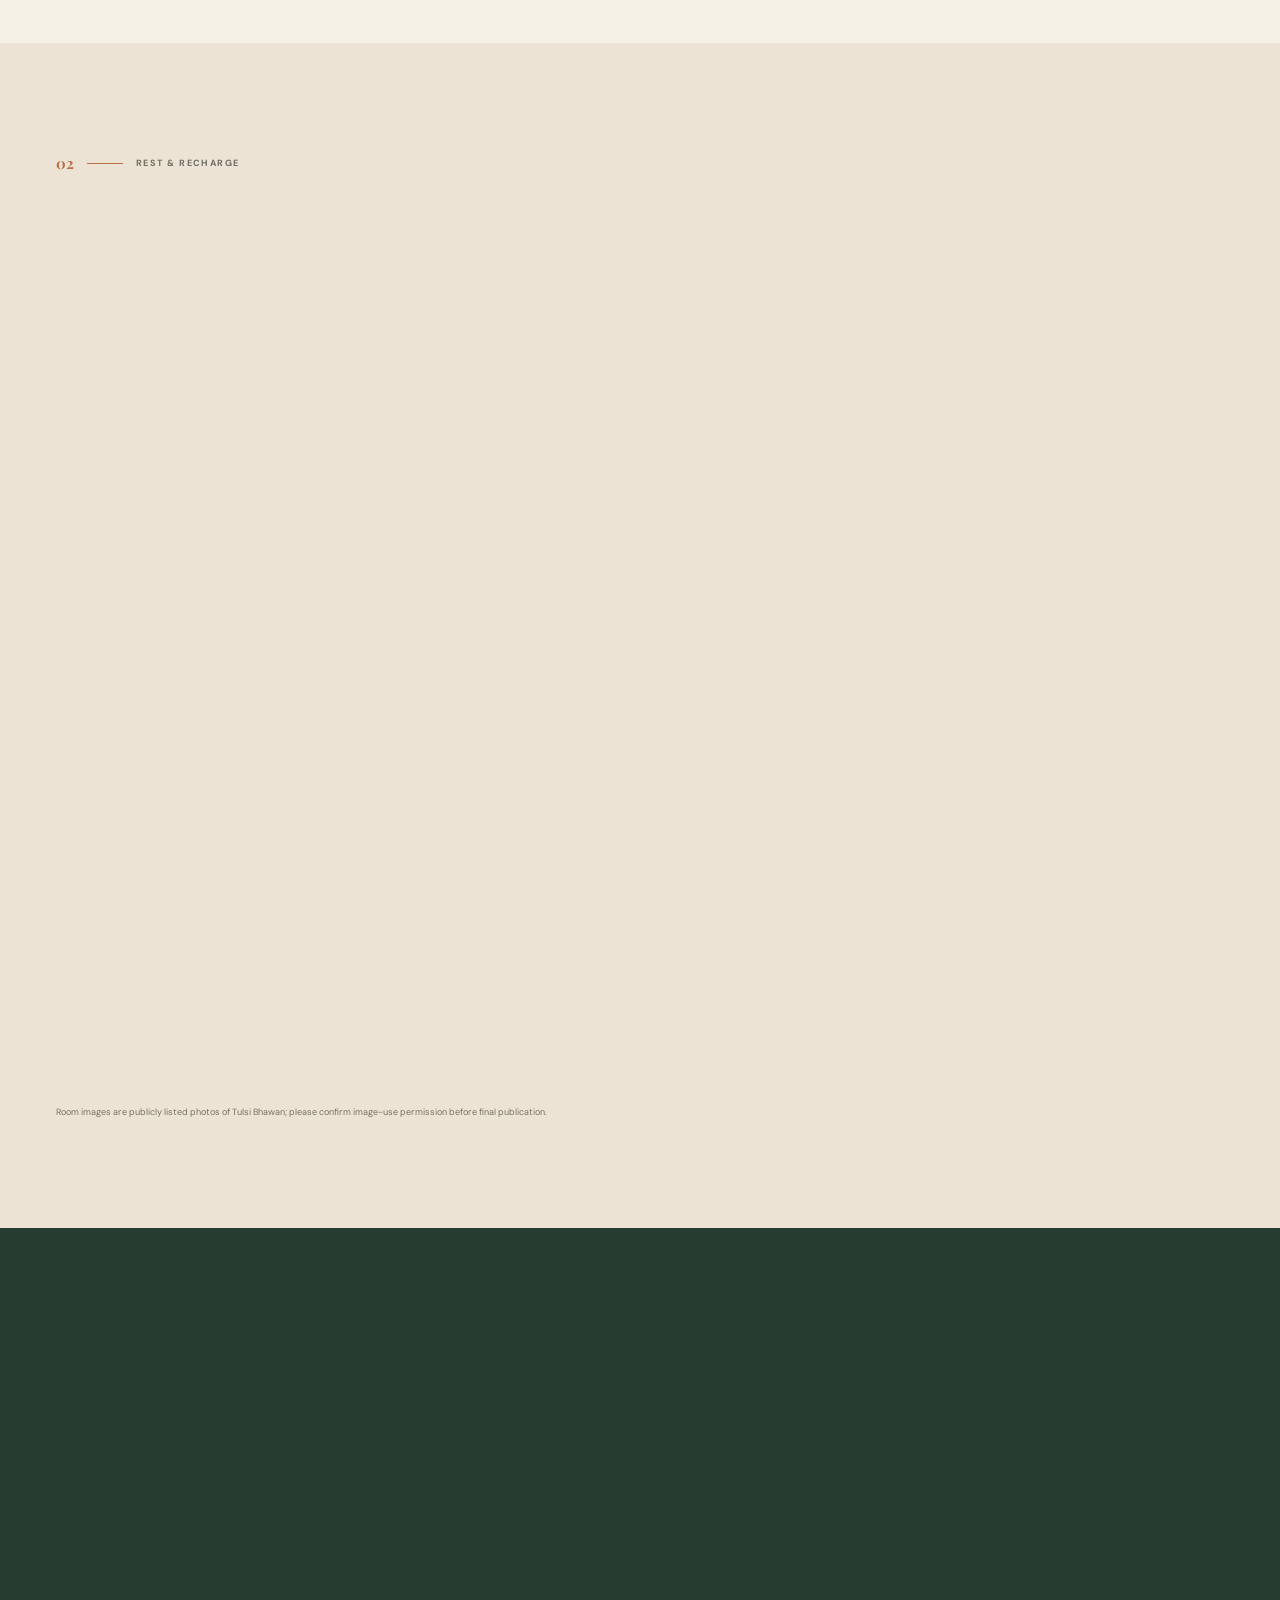
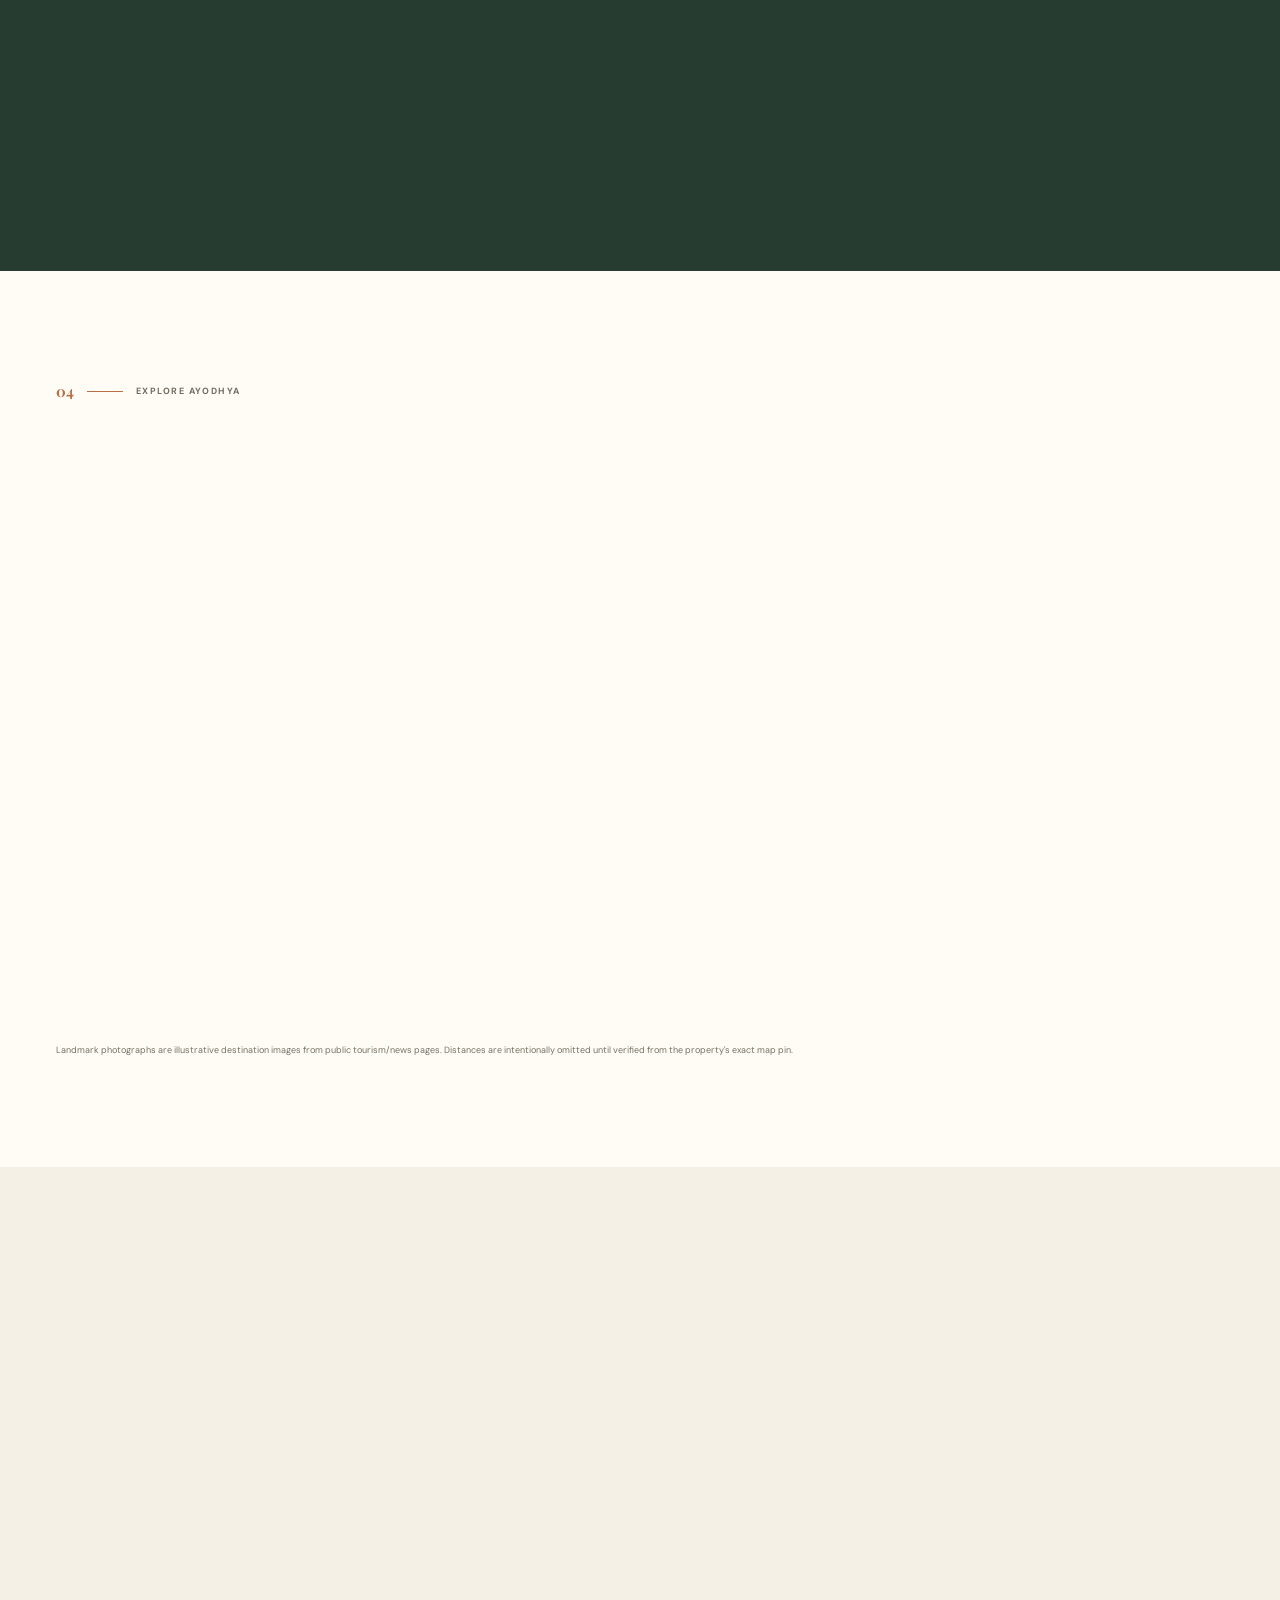
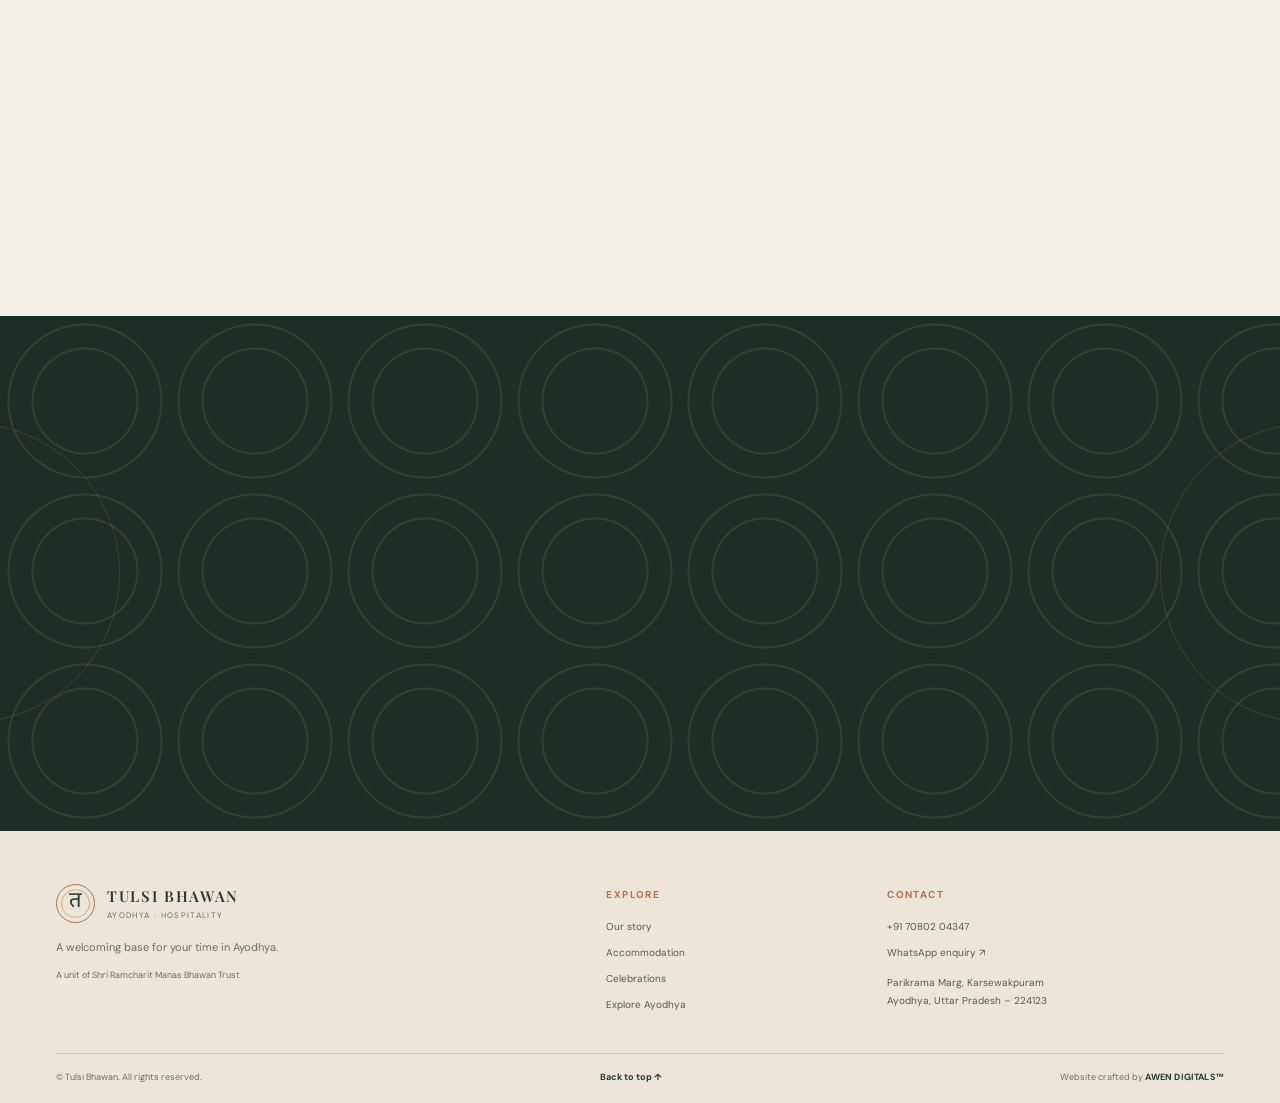
==== commit e2dbbaad: "Rename index-4.html to index.html" ====
--- a/index.html
+++ b/index.html
@@ -2,102 +2,225 @@
 <html lang="en">
 <head>
   <meta charset="utf-8">
-  <meta name="viewport" content="width=device-width, initial-scale=1">
-  <meta name="theme-color" content="#f7f2e8">
-  <meta name="description" content="Discover Tulsi Bhawan in Karsewakpuram, Ayodhya — a hospitality property for pilgrims, families and guests. Enquire about accommodation and events.">
-  <title>Tulsi Bhawan, Ayodhya | A Peaceful Stay in Ram Nagari</title>
+  <meta name="viewport" content="width=device-width, initial-scale=1, viewport-fit=cover">
+  <meta name="theme-color" content="#F5F0E6">
+  <meta name="description" content="Explore Tulsi Bhawan in Karsewakpuram, Ayodhya, a unit of Shri Ramcharit Manas Bhawan Trust. Enquire about rooms, facilities and celebrations.">
+  <meta property="og:type" content="website">
+  <meta property="og:title" content="Tulsi Bhawan, Ayodhya — A Considered Stay">
+  <meta property="og:description" content="A welcoming base for your Ayodhya visit. Explore rooms, ask about facilities and plan your stay.">
+  <meta property="og:image" content="https://rukmini-ct.flixcart.com/w_2048%2Cf_auto%2Cq_auto/ct-hotel-images/places/hotels/cms/4533/4533691/images/image_4533691_6599bee2-b9c3-4f34-a674-b5820168ca1d.jpeg">
+  <title>Tulsi Bhawan, Ayodhya | Stay, Gather & Explore</title>
   <link rel="preconnect" href="https://fonts.googleapis.com">
   <link rel="preconnect" href="https://fonts.gstatic.com" crossorigin>
-  <link href="https://fonts.googleapis.com/css2?family=DM+Sans:wght@400;500;600;700&family=Playfair+Display:wght@400;500;600;700&display=swap" rel="stylesheet">
+  <link href="https://fonts.googleapis.com/css2?family=DM+Sans:wght@400;500;600;700&family=Noto+Sans+Devanagari:wght@400;500;600&family=Playfair+Display:ital,wght@0,400;0,500;0,600;1,400;1,500&display=swap" rel="stylesheet">
   <link rel="stylesheet" href="style.css">
+  <script type="application/ld+json">
+  {
+    "@context": "https://schema.org",
+    "@type": "Hotel",
+    "name": "Tulsi Bhawan",
+    "description": "A hospitality property in Karsewakpuram, Ayodhya, Uttar Pradesh.",
+    "address": {
+      "@type": "PostalAddress",
+      "streetAddress": "Parikrama Marg, Karsewakpuram",
+      "addressLocality": "Ayodhya",
+      "addressRegion": "Uttar Pradesh",
+      "postalCode": "224123",
+      "addressCountry": "IN"
+    },
+    "telephone": "+91-70802-04347"
+  }
+  </script>
 </head>
 <body>
-  <div class="announcement"><span class="announcement-dot"></span> Karsewakpuram, Ayodhya, Uttar Pradesh <span class="announcement-separator">✦</span> A warm welcome to every guest</div>
+  <a class="skip-link" href="#main">Skip to content</a>
+  <div class="topline">
+    <div class="topline-inner">
+      <span class="topline-location"><span class="tiny-dot" aria-hidden="true"></span> Karsewakpuram · Ayodhya, Uttar Pradesh</span>
+      <span class="topline-divider" aria-hidden="true"></span>
+      <span class="topline-trust">A unit of Shri Ramcharit Manas Bhawan Trust</span>
+      <a class="topline-phone" href="tel:+917080204347" aria-label="Call Tulsi Bhawan at plus 91 70802 04347">Call us <strong>+91 70802 04347</strong></a>
+    </div>
+  </div>
+
   <header class="site-header" id="top">
-    <a class="brand" href="#top" aria-label="Tulsi Bhawan home">
-      <span class="brand-mark" aria-hidden="true">त</span>
-      <span class="brand-copy"><strong>TULSI BHAWAN</strong><small>AYODHYA · HOSPITALITY & EVENTS</small></span>
-    </a>
-    <button class="menu-toggle" id="menuToggle" aria-label="Open navigation" aria-expanded="false"><span></span><span></span></button>
-    <nav class="nav" id="siteNav">
-      <a href="#story">Our Story</a><a href="#stay">Accommodation</a><a href="#celebrate">Celebrations</a><a href="#location">Location</a>
-      <button class="button button-small button-dark" data-open-enquiry="stay">Enquire Now <span>↗</span></button>
-    </nav>
+    <div class="header-inner">
+      <a class="brand" href="#top" aria-label="Tulsi Bhawan home">
+        <span class="brand-seal" aria-hidden="true"><span>त</span></span>
+        <span class="brand-text"><strong>TULSI BHAWAN</strong><small>AYODHYA · HOSPITALITY</small></span>
+      </a>
+      <button class="menu-toggle" id="menuToggle" type="button" aria-label="Open navigation" aria-expanded="false" aria-controls="siteNav">
+        <span></span><span></span><span class="visually-hidden">Menu</span>
+      </button>
+      <nav class="site-nav" id="siteNav" aria-label="Main navigation">
+        <a href="#story">Our Story</a>
+        <a href="#stay">Stay</a>
+        <a href="#gather">Celebrations</a>
+        <a href="#explore">Explore Ayodhya</a>
+        <a href="#location">Location</a>
+        <button class="button button-primary nav-cta" type="button" data-open-enquiry="Accommodation / Stay">Enquire now <span aria-hidden="true">↗</span></button>
+      </nav>
+    </div>
   </header>
 
-  <main>
-    <section class="hero">
-      <div class="hero-image" role="img" aria-label="Heritage-inspired architecture in warm sandstone tones"></div>
-      <div class="hero-overlay"></div>
-      <div class="hero-content reveal">
-        <div class="eyebrow eyebrow-light"><span></span> YOUR WELCOME IN RAM NAGARI</div>
-        <h1>A peaceful pause<br>in the heart of <em>Ayodhya.</em></h1>
-        <p>A welcoming place for pilgrims, families and visitors to make their time in the sacred city more comfortable and memorable.</p>
-        <div class="hero-actions"><button class="button button-gold" data-open-enquiry="stay">Enquire About a Stay <span>↗</span></button><a class="text-link text-link-light" href="#story">Discover Tulsi Bhawan <span>↓</span></a></div>
-      </div>
-      <div class="hero-note"><span class="note-line"></span><span>PARIKRAMA MARG<br>KARSEWAKPURAM, AYODHYA</span></div>
-      <div class="hero-counter"><span>01</span><i></i><span>HOSPITALITY · COMMUNITY · COMFORT</span></div>
-    </section>
-
-    <section class="welcome section-pad" id="story">
-      <div class="section-kicker reveal"><span>01</span><span class="kicker-line"></span><span>THE TULSI BHAWAN EXPERIENCE</span></div>
-      <div class="welcome-grid">
-        <div class="welcome-heading reveal"><p class="overline">A PLACE TO FEEL AT EASE</p><h2>Come to Ayodhya.<br><em>Feel welcomed.</em></h2><div class="ornament">✳</div></div>
-        <div class="welcome-copy reveal"><p class="lead">Some journeys are about the places we visit. Others are about the peace we find along the way.</p><p>Tulsi Bhawan is a hospitality property in Karsewakpuram, Ayodhya, operating as a unit of Shri Ramcharit Manas Bhawan Trust. With a location convenient for exploring the city's spiritual landmarks, it welcomes pilgrims, families and visitors to Ayodhya.</p><p>Whether you are planning a visit with family or gathering loved ones for a special occasion, our aim is to make your experience feel considered and comfortable.</p><a class="text-link" href="#stay">Explore the experience <span>↗</span></a></div>
-      </div>
-      <div class="values-strip reveal"><div><span class="value-icon">✧</span><strong>A welcoming stay</strong><small>For pilgrims, families and visitors</small></div><div><span class="value-icon">⌂</span><strong>Ayodhya, close at hand</strong><small>In Karsewakpuram on Parikrama Marg</small></div><div><span class="value-icon">❋</span><strong>Space to gather</strong><small>Enquire about events and functions</small></div></div>
-    </section>
-
-    <section class="stay-section section-pad" id="stay">
-      <div class="section-kicker reveal"><span>02</span><span class="kicker-line"></span><span>REST & RECHARGE</span></div>
-      <div class="section-heading reveal"><div><p class="overline">YOUR STAY, YOUR WAY</p><h2>Room for <em>rest.</em></h2></div><p>Find a comfortable base for your time in Ayodhya. Contact the team to confirm room options, facilities, rates and availability for your dates.</p></div>
-      <div class="room-grid">
-        <article class="room-card reveal"><div class="room-photo room-photo-one"><span class="photo-label">ACCOMMODATION</span></div><div class="room-info"><div class="room-meta"><span>01 / ROOM ENQUIRY</span><span>✧</span></div><h3>Deluxe Room</h3><p>A considered option for guests seeking a comfortable place to unwind after a day in the city.</p><button class="text-link" data-open-enquiry="Deluxe Room">Enquire about this room <span>↗</span></button></div></article>
-        <article class="room-card reveal"><div class="room-photo room-photo-two"><span class="photo-label">ACCOMMODATION</span></div><div class="room-info"><div class="room-meta"><span>02 / ROOM ENQUIRY</span><span>✧</span></div><h3>Suite-style Stay</h3><p>Ask the team about suite-style accommodation and the options available for your visit.</p><button class="text-link" data-open-enquiry="Suite-style Stay">Enquire about this option <span>↗</span></button></div></article>
-      </div>
-      <div class="amenities-note reveal"><span class="amenity-star">✳</span><div><strong>Need the details before you book?</strong><p>Ask about air conditioning, Wi-Fi, housekeeping, dining, occupancy and other facilities directly with the property.</p></div><button class="button button-outline" data-open-enquiry="Facilities enquiry">Ask a question <span>↗</span></button></div>
-    </section>
-
-    <section class="celebrate-section" id="celebrate">
-      <div class="celebrate-image" role="img" aria-label="Elegant Indian celebration venue with warm lights"></div><div class="celebrate-content reveal"><div class="section-kicker section-kicker-light"><span>03</span><span class="kicker-line"></span><span>TOGETHER IS A BEAUTIFUL PLACE</span></div><p class="overline overline-light">MOMENTS WORTH GATHERING FOR</p><h2>Make room for<br><em>your moments.</em></h2><p>Planning a wedding, engagement, reception or family function in Ayodhya? Share a few details with the team to enquire about event spaces and arrangements.</p><div class="event-tags"><span>Weddings</span><span>Engagements</span><span>Receptions</span><span>Family functions</span></div><button class="button button-gold" data-open-enquiry="Event / Banquet">Enquire About an Event <span>↗</span></button></div>
-    </section>
-
-    <section class="nearby section-pad">
-      <div class="section-kicker reveal"><span>04</span><span class="kicker-line"></span><span>EXPLORE AYODHYA</span></div>
-      <div class="section-heading reveal"><div><p class="overline">A CITY OF DEEP MEANING</p><h2>Discover the <em>city.</em></h2></div><p>Ayodhya's sacred places, heritage and living traditions make every visit personal. Plan your route and check local access and timings before setting out.</p></div>
-      <div class="landmark-grid">
-        <article class="landmark landmark-one reveal"><div class="landmark-number">01</div><div><h3>Shri Ram Janmabhoomi</h3><p>A major spiritual destination for visitors to Ayodhya.</p></div><span class="landmark-arrow">↗</span></article>
-        <article class="landmark landmark-two reveal"><div class="landmark-number">02</div><div><h3>Hanuman Garhi</h3><p>A well-known temple and landmark in the city.</p></div><span class="landmark-arrow">↗</span></article>
-        <article class="landmark landmark-three reveal"><div class="landmark-number">03</div><div><h3>Kanak Bhawan</h3><p>A much-visited temple with a special place in Ayodhya's devotional landscape.</p></div><span class="landmark-arrow">↗</span></article>
-      </div>
-    </section>
-
-    <section class="location-section section-pad" id="location">
-      <div class="location-copy reveal"><div class="section-kicker"><span>05</span><span class="kicker-line"></span><span>FIND YOUR WAY</span></div><p class="overline">WE'RE IN AYODHYA</p><h2>Your journey<br>starts <em>here.</em></h2><p>Find Tulsi Bhawan on Parikrama Marg in Karsewakpuram, Ayodhya. For directions, arrival details or assistance planning your visit, please contact the property.</p><div class="address-block"><span class="address-icon">⌖</span><div><strong>Tulsi Bhawan</strong><p>Parikrama Marg, Karsewakpuram<br>Ayodhya, Uttar Pradesh – 224123</p></div></div><a class="button button-dark" href="https://www.google.com/maps/search/?api=1&query=Tulsi+Bhawan%2C+Parikrama+Marg%2C+Karsewakpuram%2C+Ayodhya%2C+Uttar+Pradesh+224123" target="_blank" rel="noopener noreferrer">Open Map Directions <span>↗</span></a></div>
-      <div class="map-card reveal"><div class="map-art"><div class="map-ring ring-one"></div><div class="map-ring ring-two"></div><div class="map-ring ring-three"></div><div class="map-route route-one"></div><div class="map-route route-two"></div><div class="map-route route-three"></div><div class="map-pin"><span>✳</span></div><div class="map-label"><small>YOUR DESTINATION</small><strong>Tulsi Bhawan</strong><span>Karsewakpuram, Ayodhya</span></div><span class="map-compass">N ↑</span></div><div class="map-caption"><span>PARIKRAMA MARG</span><span>AYODHYA · U.P.</span></div></div>
-    </section>
-
-    <section class="cta-section"><div class="cta-pattern"></div><div class="cta-content reveal"><p class="overline overline-light">YOUR AYODHYA STORY AWAITS</p><h2>Let us help you plan<br><em>your visit.</em></h2><p>Tell us what you need. The team can help you enquire about a stay, room options or a special event.</p><button class="button button-gold" data-open-enquiry="General enquiry">Start an Enquiry <span>↗</span></button></div><div class="cta-side-note">A WARM WELCOME IN RAM NAGARI <span>✳</span></div></section>
+  <main id="main">
+    <section class="hero" aria-labelledby="hero-title">
+      <img class="hero-photo" src="https://rukmini-ct.flixcart.com/w_2048%2Cf_auto%2Cq_auto/ct-hotel-images/places/hotels/cms/4533/4533691/images/image_4533691_6599bee2-b9c3-4f34-a674-b5820168ca1d.jpeg" alt="Exterior of Tulsi Bhawan in Ayodhya" fetchpriority="high">
+      <div class="hero-shade" aria-hidden="true"></div>
+      <div class="hero-content wrap">
+        <p class="eyebrow eyebrow-light"><span class="eyebrow-line"></span> A WELCOME IN RAM NAGARI</p>
+        <h1 id="hero-title">A peaceful pause<br>in the heart of <em>Ayodhya.</em></h1>
+        <p class="hero-copy">A welcoming base for pilgrims, families and visitors discovering the stories, places and traditions of this historic city.</p>
+        <div class="hero-actions">
+          <button class="button button-gold" type="button" data-open-enquiry="Accommodation / Stay">Enquire about a stay <span aria-hidden="true">↗</span></button>
+          <a class="hero-secondary" href="#story">Discover Tulsi Bhawan <span aria-hidden="true">↓</span></a>
+        </div>
+      </div>
+      <div class="hero-foot wrap">
+        <span class="hero-caption"><span class="caption-rule"></span> PARIKRAMA MARG · KARSEWAKPURAM</span>
+        <a class="hero-map-link" href="https://www.google.com/maps/search/?api=1&query=Tulsi+Bhawan%2C+Parikrama+Marg%2C+Karsewakpuram%2C+Ayodhya%2C+Uttar+Pradesh+224123" target="_blank" rel="noopener noreferrer">Find us in Ayodhya <span aria-hidden="true">↗</span></a>
+      </div>
+      <div class="hero-index" aria-hidden="true"><span>01</span><span class="index-line"></span><span>STAY · GATHER · EXPLORE</span></div>
+    </section>
+
+    <section class="story section-space" id="story">
+      <div class="wrap">
+        <div class="section-label"><span class="section-number">01</span><span class="label-line"></span><span>THE TULSI BHAWAN EXPERIENCE</span></div>
+        <div class="story-grid">
+          <div class="story-heading reveal">
+            <p class="overline">A PLACE TO FEEL AT EASE</p>
+            <h2>Come to Ayodhya.<br><em>Feel welcomed.</em></h2>
+            <div class="heading-flourish" aria-hidden="true">✳</div>
+          </div>
+          <div class="story-copy reveal">
+            <p class="lead">Some journeys are about the places we visit. Others are about the peace we find along the way.</p>
+            <p>Tulsi Bhawan is located on Parikrama Marg in Karsewakpuram, Ayodhya, and operates as a unit of Shri Ramcharit Manas Bhawan Trust. It welcomes guests visiting the city for spiritual journeys, time with family and special occasions.</p>
+            <p>Ask the team about room options, facilities and arrangements for your dates so you can plan your visit with more clarity.</p>
+            <a class="underlink" href="#stay">Explore accommodation <span aria-hidden="true">↗</span></a>
+          </div>
+        </div>
+        <div class="promise-row reveal">
+          <div class="promise-item"><span class="promise-icon" aria-hidden="true"><svg viewBox="0 0 24 24"><path d="M4 12.5 9.2 18 20 6"/></svg></span><div><strong>A welcoming base</strong><small>For pilgrims, families and visitors</small></div></div>
+          <div class="promise-item"><span class="promise-icon" aria-hidden="true"><svg viewBox="0 0 24 24"><path d="M12 21s7-6.1 7-12a7 7 0 1 0-14 0c0 5.9 7 12 7 12Z"/><circle cx="12" cy="9" r="2.2"/></svg></span><div><strong>In Karsewakpuram</strong><small>On Parikrama Marg, Ayodhya</small></div></div>
+          <div class="promise-item"><span class="promise-icon" aria-hidden="true"><svg viewBox="0 0 24 24"><path d="M4 20V8l8-4 8 4v12M8 20v-6h8v6M8 9h.01M12 9h.01M16 9h.01"/></svg></span><div><strong>Room to gather</strong><small>Ask about event arrangements</small></div></div>
+        </div>
+      </div>
+    </section>
+
+    <section class="stay section-space" id="stay">
+      <div class="wrap">
+        <div class="section-label"><span class="section-number">02</span><span class="label-line"></span><span>REST & RECHARGE</span></div>
+        <div class="section-heading reveal">
+          <div><p class="overline">YOUR STAY, YOUR WAY</p><h2>Room for <em>rest.</em></h2></div>
+          <p>Find a comfortable base for your time in Ayodhya. Contact the team to confirm the best room option, facilities, rates and availability for your dates.</p>
+        </div>
+        <div class="room-grid">
+          <article class="room-card reveal">
+            <div class="room-image-wrap"><img class="room-image" src="https://juggler.makemytrip.com/juggler/stream/key/platform-ugc-01KM0HX3KSF5FK9NBHDM1SRWPA/01KM0HX3KSF5FK9NBHDM1SRWPA.jpg" alt="Guest room at Tulsi Bhawan with a double bed and neutral interior" loading="lazy"><span class="image-tag">THE STAY</span></div>
+            <div class="room-body"><div class="room-topline"><span>ROOM ENQUIRY · 01</span><span class="room-star" aria-hidden="true">✳</span></div><h3>Deluxe Room</h3><p>A practical, comfortable room option for guests looking to rest between days spent exploring Ayodhya.</p><div class="room-details"><span><svg viewBox="0 0 24 24" aria-hidden="true"><path d="M3 12h18M5 12V7h14v5M4 12v6M20 12v6M7 18v2M17 18v2"/></svg>Room details on request</span><span><svg viewBox="0 0 24 24" aria-hidden="true"><circle cx="12" cy="12" r="9"/><path d="M12 7v5l3 2"/></svg>Rates on request</span></div><button class="underlink underlink-button" type="button" data-open-enquiry="Deluxe Room">Enquire about this room <span aria-hidden="true">↗</span></button></div>
+          </article>
+          <article class="room-card reveal">
+            <div class="room-image-wrap"><img class="room-image" src="https://r2imghtlak.mmtcdn.com/r2-mmt-htl-image/room-imgs/202408141733228617-681-47273dcd-1e46-4b04-b3fd-c6bd455bfed0.jpg" alt="Twin-bed room interior at Tulsi Bhawan" loading="lazy"><span class="image-tag">THE STAY</span></div>
+            <div class="room-body"><div class="room-topline"><span>ROOM ENQUIRY · 02</span><span class="room-star" aria-hidden="true">✳</span></div><h3>Suite-style Stay</h3><p>Ask the team about suite-style options and the room arrangement that best suits your group.</p><div class="room-details"><span><svg viewBox="0 0 24 24" aria-hidden="true"><path d="M3 12h18M5 12V7h14v5M4 12v6M20 12v6M7 18v2M17 18v2"/></svg>Room details on request</span><span><svg viewBox="0 0 24 24" aria-hidden="true"><circle cx="12" cy="12" r="9"/><path d="M12 7v5l3 2"/></svg>Rates on request</span></div><button class="underlink underlink-button" type="button" data-open-enquiry="Suite-style Stay">Ask about suite options <span aria-hidden="true">↗</span></button></div>
+          </article>
+        </div>
+        <div class="amenities-panel reveal">
+          <div class="amenities-intro"><span class="amenities-mark" aria-hidden="true">✳</span><div><h3>Need to know the details?</h3><p>Ask the property to confirm the facilities available for your room and dates before you make plans.</p></div></div>
+          <div class="amenities-chips" aria-label="Facilities to ask about"><span>Air conditioning</span><span>Wi-Fi</span><span>Bathroom</span><span>Housekeeping</span><span>Dining</span><span>Laundry</span></div>
+          <button class="button button-outline" type="button" data-open-enquiry="Facilities enquiry">Ask about facilities <span aria-hidden="true">↗</span></button>
+        </div>
+        <p class="photo-note">Room images are publicly listed photos of Tulsi Bhawan; please confirm image-use permission before final publication.</p>
+      </div>
+    </section>
+
+    <section class="gather section-space" id="gather">
+      <div class="gather-grid">
+        <div class="gather-image-wrap reveal"><img src="https://rukmini-ct.flixcart.com/w_2048%2Cf_auto%2Cq_auto/ct-hotel-images/places/hotels/cms/4533/4533691/images/image_4533691_f20c6d63-127b-4a2a-b79d-b5760168ca1d.jpeg" alt="Dining space at Tulsi Bhawan with tables and upholstered chairs" loading="lazy"><span class="image-stamp"><strong>Moments</strong><small>WORTH SHARING</small></span></div>
+        <div class="gather-copy reveal">
+          <div class="section-label section-label-light"><span class="section-number">03</span><span class="label-line"></span><span>TOGETHER IS A BEAUTIFUL PLACE</span></div>
+          <p class="overline overline-light">MOMENTS WORTH GATHERING FOR</p>
+          <h2>Make room for<br><em>your moments.</em></h2>
+          <p>Planning a wedding, engagement, reception or family function in Ayodhya? Share a few details with the team to enquire about event spaces, arrangements and availability.</p>
+          <div class="event-tags"><span>Weddings</span><span>Engagements</span><span>Receptions</span><span>Family functions</span></div>
+          <button class="button button-gold" type="button" data-open-enquiry="Event / Banquet">Enquire about an event <span aria-hidden="true">↗</span></button>
+          <p class="gather-small">Event options, capacity and arrangements are confirmed directly with the property.</p>
+        </div>
+      </div>
+    </section>
+
+    <section class="explore section-space" id="explore">
+      <div class="wrap">
+        <div class="section-label"><span class="section-number">04</span><span class="label-line"></span><span>EXPLORE AYODHYA</span></div>
+        <div class="section-heading reveal"><div><p class="overline">A CITY OF DEEP MEANING</p><h2>Discover the <em>city.</em></h2></div><p>Ayodhya's temples, architecture and living traditions make every visit personal. Check opening hours, local access and visitor guidance before setting out.</p></div>
+        <div class="destination-grid">
+          <article class="destination-card destination-large reveal"><a class="destination-photo" href="https://www.google.com/maps/search/?api=1&query=Shri+Ram+Janmabhoomi+Mandir+Ayodhya" target="_blank" rel="noopener noreferrer" aria-label="Get directions to Shri Ram Janmabhoomi"><img src="https://www.pujakit.in/images/temples/featured/ayodhya-ram-mandir.webp" alt="Shri Ram Janmabhoomi Mandir in Ayodhya" loading="lazy"><span class="destination-open" aria-hidden="true">↗</span></a><div class="destination-info"><span class="destination-number">01 / LANDMARK</span><h3>Shri Ram Janmabhoomi</h3><p>A major spiritual destination for visitors to Ayodhya.</p><a class="underlink" href="https://www.google.com/maps/search/?api=1&query=Shri+Ram+Janmabhoomi+Mandir+Ayodhya" target="_blank" rel="noopener noreferrer">Get directions <span aria-hidden="true">↗</span></a></div></article>
+          <article class="destination-card reveal"><a class="destination-photo" href="https://www.google.com/maps/search/?api=1&query=Hanuman+Garhi+Ayodhya" target="_blank" rel="noopener noreferrer" aria-label="Get directions to Hanuman Garhi"><img src="https://staticimg.amarujala.com/assets/images/2020/03/23/39-a_1584975071.jpeg" alt="Entrance steps at Hanuman Garhi in Ayodhya" loading="lazy"><span class="destination-open" aria-hidden="true">↗</span></a><div class="destination-info"><span class="destination-number">02 / LANDMARK</span><h3>Hanuman Garhi</h3><p>A well-known temple and landmark in the city.</p><a class="underlink" href="https://www.google.com/maps/search/?api=1&query=Hanuman+Garhi+Ayodhya" target="_blank" rel="noopener noreferrer">Get directions <span aria-hidden="true">↗</span></a></div></article>
+          <article class="destination-card reveal"><a class="destination-photo" href="https://www.google.com/maps/search/?api=1&query=Kanak+Bhawan+Ayodhya" target="_blank" rel="noopener noreferrer" aria-label="Get directions to Kanak Bhawan"><img src="https://eayodhyatourism.com/assets/image/history-of-kanak-bhawan.jpg" alt="Ornate entrance of Kanak Bhawan in Ayodhya" loading="lazy"><span class="destination-open" aria-hidden="true">↗</span></a><div class="destination-info"><span class="destination-number">03 / LANDMARK</span><h3>Kanak Bhawan</h3><p>A much-visited temple in Ayodhya's devotional landscape.</p><a class="underlink" href="https://www.google.com/maps/search/?api=1&query=Kanak+Bhawan+Ayodhya" target="_blank" rel="noopener noreferrer">Get directions <span aria-hidden="true">↗</span></a></div></article>
+        </div>
+        <p class="photo-note">Landmark photographs are illustrative destination images from public tourism/news pages. Distances are intentionally omitted until verified from the property's exact map pin.</p>
+      </div>
+    </section>
+
+    <section class="location section-space" id="location">
+      <div class="wrap location-grid">
+        <div class="location-copy reveal">
+          <div class="section-label"><span class="section-number">05</span><span class="label-line"></span><span>FIND YOUR WAY</span></div>
+          <p class="overline">WE'RE IN AYODHYA</p>
+          <h2>Your journey<br>starts <em>here.</em></h2>
+          <p class="location-description">Find Tulsi Bhawan on Parikrama Marg in Karsewakpuram. For arrival guidance, room details or help planning your visit, contact the property directly.</p>
+          <div class="address-card"><span class="address-icon" aria-hidden="true"><svg viewBox="0 0 24 24"><path d="M20 10c0 5-8 12-8 12S4 15 4 10a8 8 0 1 1 16 0Z"/><circle cx="12" cy="10" r="2.5"/></svg></span><div><strong>Tulsi Bhawan</strong><p>Parikrama Marg, Karsewakpuram<br>Ayodhya, Uttar Pradesh – 224123</p></div></div>
+          <div class="location-actions"><a class="button button-primary" href="https://www.google.com/maps/search/?api=1&query=Tulsi+Bhawan%2C+Parikrama+Marg%2C+Karsewakpuram%2C+Ayodhya%2C+Uttar+Pradesh+224123" target="_blank" rel="noopener noreferrer">Open map directions <span aria-hidden="true">↗</span></a><a class="location-call" href="tel:+917080204347"><svg viewBox="0 0 24 24" aria-hidden="true"><path d="M5 3h4l2 5-2.5 1.5a14 14 0 0 0 6 6L16 13l5 2v4a2 2 0 0 1-2 2C10 20.5 3.5 14 3 5a2 2 0 0 1 2-2Z"/></svg>Call +91 70802 04347</a></div>
+        </div>
+        <div class="map-frame-wrap reveal"><div class="map-label"><span class="map-pin-icon" aria-hidden="true"><svg viewBox="0 0 24 24"><path d="M20 10c0 5-8 12-8 12S4 15 4 10a8 8 0 1 1 16 0Z"/><circle cx="12" cy="10" r="2.5"/></svg></span><div><strong>Tulsi Bhawan</strong><span>Parikrama Marg · Ayodhya</span></div></div><iframe title="Map showing Tulsi Bhawan, Karsewakpuram, Ayodhya" src="https://maps.google.com/maps?q=Tulsi%20Bhawan%2C%20Parikrama%20Marg%2C%20Karsewakpuram%2C%20Ayodhya%2C%20Uttar%20Pradesh%20224123&t=&z=14&ie=UTF8&iwloc=&output=embed" loading="lazy" referrerpolicy="no-referrer-when-downgrade" allowfullscreen></iframe><div class="map-bottom"><span><span class="tiny-dot" aria-hidden="true"></span> PARIKRAMA MARG · KARSEWAKPURAM</span><a href="https://www.google.com/maps/search/?api=1&query=Tulsi+Bhawan%2C+Parikrama+Marg%2C+Karsewakpuram%2C+Ayodhya%2C+Uttar+Pradesh+224123" target="_blank" rel="noopener noreferrer">Open in Maps ↗</a></div></div>
+      </div>
+    </section>
+
+    <section class="final-cta">
+      <div class="cta-ornament cta-ornament-one" aria-hidden="true"></div><div class="cta-ornament cta-ornament-two" aria-hidden="true"></div>
+      <div class="cta-content reveal"><p class="overline overline-light">YOUR AYODHYA STORY AWAITS</p><h2>Let us help you plan<br><em>your visit.</em></h2><p>Tell us whether you're enquiring about a stay, facilities or a family celebration. The team can help with the details.</p><button class="button button-gold" type="button" data-open-enquiry="General enquiry">Start an enquiry <span aria-hidden="true">↗</span></button></div>
+    </section>
   </main>
 
-  <footer class="footer"><a class="brand brand-footer" href="#top"><span class="brand-mark">त</span><span class="brand-copy"><strong>TULSI BHAWAN</strong><small>AYODHYA · HOSPITALITY & EVENTS</small></span></a><p>Operating as a unit of Shri Ramcharit Manas Bhawan Trust.</p><div class="footer-bottom"><span>© <span id="year"></span> Tulsi Bhawan. All rights reserved.</span><a href="#top">Back to top ↑</a><span class="demo-credit">Website concept by AWEN DIGITALS™</span></div></footer>
+  <footer class="footer">
+    <div class="wrap">
+      <div class="footer-main">
+        <div class="footer-brand-block"><a class="brand footer-brand" href="#top" aria-label="Tulsi Bhawan, back to top"><span class="brand-seal" aria-hidden="true"><span>त</span></span><span class="brand-text"><strong>TULSI BHAWAN</strong><small>AYODHYA · HOSPITALITY</small></span></a><p>A welcoming base for your time in Ayodhya.</p><span class="footer-trust">A unit of Shri Ramcharit Manas Bhawan Trust</span></div>
+        <div class="footer-links"><h2>Explore</h2><a href="#story">Our story</a><a href="#stay">Accommodation</a><a href="#gather">Celebrations</a><a href="#explore">Explore Ayodhya</a></div>
+        <div class="footer-contact"><h2>Contact</h2><a href="tel:+917080204347">+91 70802 04347</a><a href="https://wa.me/917080204347?text=Namaste%20Tulsi%20Bhawan%2C%20I%20would%20like%20to%20make%20an%20enquiry." target="_blank" rel="noopener noreferrer">WhatsApp enquiry ↗</a><p>Parikrama Marg, Karsewakpuram<br>Ayodhya, Uttar Pradesh – 224123</p></div>
+      </div>
+      <div class="footer-bottom"><span>© <span id="year"></span> Tulsi Bhawan. All rights reserved.</span><a href="#top">Back to top ↑</a><span class="footer-credit">Website crafted by <strong>AWEN DIGITALS™</strong></span></div>
+    </div>
+  </footer>
+
+  <div class="mobile-contact-bar" aria-label="Quick contact">
+    <a class="mobile-call" href="tel:+917080204347"><svg viewBox="0 0 24 24" aria-hidden="true"><path d="M5 3h4l2 5-2.5 1.5a14 14 0 0 0 6 6L16 13l5 2v4a2 2 0 0 1-2 2C10 20.5 3.5 14 3 5a2 2 0 0 1 2-2Z"/></svg><span>Call</span></a>
+    <button class="mobile-enquire" type="button" data-open-enquiry="Accommodation / Stay">Enquire about a stay <span aria-hidden="true">↗</span></button>
+    <a class="mobile-whatsapp" href="https://wa.me/917080204347?text=Namaste%20Tulsi%20Bhawan%2C%20I%20would%20like%20to%20make%20an%20enquiry." target="_blank" rel="noopener noreferrer" aria-label="Enquire with Tulsi Bhawan on WhatsApp"><svg viewBox="0 0 24 24" aria-hidden="true"><path d="M20.5 11.7a8.5 8.5 0 0 1-12.6 7.4L3 20l.9-4.6A8.5 8.5 0 1 1 20.5 11.7Z"/><path d="M8.2 7.8c-.3.5-.6.9-.3 1.7.4 1.1 1.7 2.7 2.9 3.5 1.1.8 2.5 1.4 3.2 1.1.5-.2.9-1 1-1.3.1-.2-.1-.4-.3-.5l-1.7-.8c-.2-.1-.4-.1-.6.2l-.6.8c-.2.2-.4.2-.7.1-.5-.2-1.3-.7-1.9-1.3-.5-.5-.9-1.1-1-1.5-.1-.2 0-.4.2-.5l.4-.5c.1-.2.1-.3 0-.5L8.1 7.9Z"/></svg><span>WhatsApp</span></a>
+  </div>
 
   <div class="modal-backdrop" id="enquiryModal" aria-hidden="true">
-    <section class="enquiry-modal" role="dialog" aria-modal="true" aria-labelledby="modalTitle">
-      <button class="modal-close" id="modalClose" aria-label="Close enquiry form">×</button>
-      <p class="overline">LET'S PLAN YOUR VISIT</p><h2 id="modalTitle">Make an <em>enquiry.</em></h2><p class="modal-intro">Share a few details and we'll prepare your enquiry message.</p>
+    <section class="enquiry-modal" role="dialog" aria-modal="true" aria-labelledby="modalTitle" aria-describedby="modalDescription">
+      <button class="modal-close" id="modalClose" type="button" aria-label="Close enquiry form">×</button>
+      <p class="overline">LET'S PLAN YOUR VISIT</p>
+      <h2 id="modalTitle">How can we <em>help?</em></h2>
+      <p class="modal-intro" id="modalDescription">Share a few details. Your message will be prepared for WhatsApp so you can review it before sending.</p>
       <form id="enquiryForm">
-        <label for="enquiryType">I'm enquiring about</label><select id="enquiryType" name="enquiryType"><option>Accommodation / Stay</option><option>Deluxe Room</option><option>Suite-style Stay</option><option>Event / Banquet</option><option>Facilities enquiry</option><option>General enquiry</option></select>
-        <div class="form-row"><div><label for="guestName">Your name</label><input id="guestName" name="guestName" autocomplete="name" placeholder="Full name" required maxlength="80"></div><div><label for="guestPhone">Phone number</label><input id="guestPhone" name="guestPhone" autocomplete="tel" inputmode="tel" placeholder="Your contact number" required maxlength="20"></div></div>
-        <div class="form-row"><div><label for="arrivalDate">Arrival / event date</label><input id="arrivalDate" name="arrivalDate" type="date"></div><div><label for="guestCount">Guests / rooms</label><input id="guestCount" name="guestCount" placeholder="e.g. 4 guests" maxlength="60"></div></div>
-        <label for="message">Anything else? <span class="optional">(optional)</span></label><textarea id="message" name="message" rows="3" maxlength="600" placeholder="Tell us about your plans or questions"></textarea>
-        <button class="button button-dark modal-submit" type="submit">Prepare Enquiry <span>↗</span></button>
-        <p class="form-note">Demo notice: the property's official WhatsApp number must be added before messages can be sent directly.</p>
-        <div class="form-feedback" id="formFeedback" role="status" aria-live="polite" hidden></div>
-        <button class="button button-outline copy-button" id="copyMessage" type="button" hidden>Copy enquiry message</button>
+        <label for="enquiryType">What are you enquiring about?</label>
+        <select id="enquiryType" name="enquiryType" required>
+          <option value="Accommodation / Stay">Accommodation / Stay</option><option value="Deluxe Room">Deluxe Room</option><option value="Suite-style Stay">Suite-style Stay</option><option value="Facilities enquiry">Facilities enquiry</option><option value="Event / Banquet">Event / Banquet</option><option value="General enquiry">General enquiry</option>
+        </select>
+        <div class="form-row"><div><label for="guestName">Your name</label><input id="guestName" name="guestName" autocomplete="name" placeholder="Full name" required maxlength="90"></div><div><label for="guestPhone">Your phone number</label><input id="guestPhone" name="guestPhone" autocomplete="tel" inputmode="tel" placeholder="Phone number" required maxlength="22"></div></div>
+        <div class="form-row"><div><label for="arrivalDate">Arrival / event date <span>(optional)</span></label><input type="date" id="arrivalDate" name="arrivalDate"></div><div><label for="guestCount">Guests / rooms <span>(optional)</span></label><input id="guestCount" name="guestCount" placeholder="e.g. 2 guests, 1 room" maxlength="80"></div></div>
+        <label for="guestMessage">Anything else we should know? <span>(optional)</span></label><textarea id="guestMessage" name="message" rows="3" placeholder="Room preference, event details, questions..." maxlength="1000"></textarea>
+        <button class="button button-primary modal-submit" type="submit">Prepare WhatsApp enquiry <span aria-hidden="true">↗</span></button>
+        <p class="form-note">This form does not confirm a reservation. Please review and send the prepared message in WhatsApp; the property must confirm rates and availability.</p>
       </form>
+      <div class="form-feedback" id="formFeedback" role="status" aria-live="polite" hidden></div>
+      <a class="button button-outline feedback-whatsapp" id="openWhatsAppFallback" href="https://wa.me/917080204347" target="_blank" rel="noopener noreferrer" hidden>Open WhatsApp <span aria-hidden="true">↗</span></a>
+      <button class="button button-outline copy-button" id="copyMessage" type="button" hidden>Copy enquiry message</button>
     </section>
   </div>
-  <script src="script.js"></script>
+
+  <script src="script.js" defer></script>
 </body>
 </html>
--- a/style.css
+++ b/style.css
@@ -1,11 +1,409 @@
- :root{--ivory:#f7f2e8;--paper:#fffcf5;--brown:#4c2b1d;--brown2:#713d26;--gold:#b88946;--gold-light:#d9b675;--green:#34483b;--ink:#2d2923;--muted:#746b60;--line:rgba(76,43,29,.16);--serif:"Playfair Display",Georgia,serif;--sans:"DM Sans",Arial,sans-serif}
-*{box-sizing:border-box}html{scroll-behavior:smooth;scroll-padding-top:86px}body{margin:0;background:var(--ivory);color:var(--ink);font-family:var(--sans);font-size:15px;line-height:1.7;-webkit-font-smoothing:antialiased}button,a,input,select,textarea{font:inherit}button,a{-webkit-tap-highlight-color:transparent}a{color:inherit;text-decoration:none}button{cursor:pointer}.announcement{min-height:33px;display:flex;align-items:center;justify-content:center;gap:10px;background:var(--brown);color:#f7ead0;font-size:10px;letter-spacing:.09em;text-align:center;padding:6px 12px}.announcement-dot{width:5px;height:5px;background:var(--gold-light);border-radius:50%}.announcement-separator{color:var(--gold-light)}.site-header{height:82px;padding:0 6.5%;display:flex;align-items:center;justify-content:space-between;background:var(--ivory);position:sticky;top:0;z-index:20;border-bottom:1px solid rgba(76,43,29,.09)}.brand{display:flex;align-items:center;gap:12px}.brand-mark{display:grid;place-items:center;width:43px;height:43px;border:1px solid var(--gold);border-radius:50%;color:var(--brown2);font-family:var(--serif);font-size:26px;line-height:1}.brand-copy{display:flex;flex-direction:column;line-height:1.4}.brand-copy strong{font-family:var(--serif);font-size:15px;letter-spacing:.12em;color:var(--brown)}.brand-copy small{font-size:8px;letter-spacing:.13em;color:var(--muted);margin-top:4px}.nav{display:flex;align-items:center;gap:27px}.nav>a{font-size:11px;color:#554a40;transition:color .2s}.nav>a:hover{color:var(--gold)}.menu-toggle{display:none;border:1px solid var(--line);background:transparent;width:42px;height:42px;border-radius:50%;padding:12px}.menu-toggle span{height:1px;background:var(--brown);display:block;margin:5px 0}.button{display:inline-flex;align-items:center;justify-content:center;gap:22px;border:1px solid transparent;min-height:52px;padding:0 22px;font-size:11px;font-weight:700;letter-spacing:.035em;transition:transform .2s,background .2s,color .2s,border-color .2s}.button:hover{transform:translateY(-2px)}.button span{font-size:17px;font-weight:400}.button-small{min-height:42px;padding:0 16px;gap:13px}.button-dark{background:var(--brown);color:#fff9ef}.button-dark:hover{background:#68432f}.button-gold{background:var(--gold-light);color:#362316}.button-gold:hover{background:#e5c78c}.button-outline{background:transparent;color:var(--brown);border-color:rgba(76,43,29,.35)}.button-outline:hover{border-color:var(--gold);background:#fffaf0}
-.hero{min-height:650px;height:min(790px,82vh);position:relative;display:flex;align-items:center;overflow:hidden;background:#493b2c;color:#fff8ec}.hero-image{position:absolute;inset:0;background-image:url('https://images.unsplash.com/photo-1600607687939-ce8a6c25118c?auto=format&fit=crop&w=2200&q=85');background-size:cover;background-position:center 52%;transform:scale(1.02);animation:hero-settle 1.4s ease-out both}.hero-overlay{position:absolute;inset:0;background:linear-gradient(90deg,rgba(32,23,17,.82) 0%,rgba(32,23,17,.62) 44%,rgba(32,23,17,.15) 100%),linear-gradient(0deg,rgba(32,23,17,.36),transparent 40%)}.hero-content{position:relative;z-index:1;width:min(730px,80%);margin-left:11%;padding:64px 0 85px}.eyebrow,.overline{font-size:9px;letter-spacing:.19em;font-weight:700;color:var(--gold);margin:0 0 20px}.eyebrow{display:flex;align-items:center;gap:10px}.eyebrow>span{width:25px;height:1px;background:var(--gold-light)}.eyebrow-light{color:#f0d6a1}.hero h1,.section-heading h2,.welcome h2,.celebrate-content h2,.location-copy h2,.cta-content h2{font-family:var(--serif);font-size:clamp(43px,6.4vw,82px);line-height:1.08;letter-spacing:-.04em;font-weight:400;margin:0}.hero h1 em,.welcome h2 em,.section-heading h2 em,.celebrate-content h2 em,.location-copy h2 em,.cta-content h2 em{font-weight:400;color:var(--gold-light)}.hero-content>p{max-width:475px;color:rgba(255,248,236,.82);font-size:14px;line-height:1.9;margin:25px 0 30px}.hero-actions{display:flex;align-items:center;gap:27px;flex-wrap:wrap}.text-link{border:0;background:none;padding:0;color:var(--brown2);font-size:11px;font-weight:700;display:inline-flex;align-items:center;gap:13px;text-align:left}.text-link span{font-size:17px;transition:transform .2s}.text-link:hover span{transform:translate(3px,-2px)}.text-link-light{color:#fff6e8}.hero-note{position:absolute;right:6.5%;bottom:46px;z-index:2;display:flex;align-items:center;gap:13px;color:rgba(255,248,236,.85);font-size:8px;letter-spacing:.13em;line-height:1.8}.note-line{width:38px;height:1px;background:var(--gold-light)}.hero-counter{position:absolute;left:6.5%;bottom:47px;display:flex;align-items:center;gap:14px;font-size:8px;letter-spacing:.16em;color:rgba(255,248,236,.7)}.hero-counter>span:first-child{color:var(--gold-light);font-size:12px}.hero-counter i{width:40px;height:1px;background:rgba(255,255,255,.45)}
-.section-pad{padding:105px 10%}.section-kicker{display:flex;align-items:center;gap:13px;font-size:8px;letter-spacing:.18em;color:var(--muted);font-weight:700}.section-kicker>span:first-child{color:var(--gold);font-size:11px}.kicker-line{width:35px;height:1px;background:var(--gold)}.welcome-grid{display:grid;grid-template-columns:1fr 1fr;gap:9%;padding:55px 0 70px}.welcome h2,.section-heading h2,.location-copy h2{font-size:clamp(38px,4.7vw,59px);color:var(--brown);line-height:1.16}.welcome h2 em,.section-heading h2 em,.location-copy h2 em{color:var(--gold)}.welcome-heading .overline{margin-bottom:18px}.ornament{font-size:28px;color:var(--gold);margin-top:28px}.welcome-copy{padding-top:7px;max-width:500px}.welcome-copy p{font-size:12px;color:var(--muted);line-height:2;margin:0 0 18px}.welcome-copy .lead{font-family:var(--serif);font-size:21px;color:var(--brown);line-height:1.55;margin-bottom:22px}.welcome-copy .text-link{margin-top:10px}.values-strip{display:grid;grid-template-columns:repeat(3,1fr);border-top:1px solid var(--line);border-bottom:1px solid var(--line);padding:26px 0;gap:22px}.values-strip>div{display:grid;grid-template-columns:34px 1fr;align-items:center;column-gap:11px}.value-icon{grid-row:span 2;color:var(--gold);font-size:24px}.values-strip strong{font-family:var(--serif);font-size:14px;font-weight:500;color:var(--brown)}.values-strip small{font-size:9px;color:var(--muted);margin-top:3px}
-.stay-section{background:#eee6d8}.section-heading{display:flex;justify-content:space-between;align-items:end;gap:40px;margin:28px 0 38px}.section-heading .overline{margin-bottom:13px}.section-heading>p{max-width:350px;font-size:12px;color:var(--muted);line-height:1.9;margin:0 0 5px}.room-grid{display:grid;grid-template-columns:1fr 1fr;gap:25px}.room-card{background:var(--paper);border:1px solid rgba(76,43,29,.08)}.room-photo{height:300px;background-size:cover;background-position:center;position:relative}.room-photo-one{background-image:linear-gradient(0deg,rgba(33,22,15,.12),transparent 50%),url('https://images.unsplash.com/photo-1611892440504-42a792e24d32?auto=format&fit=crop&w=1100&q=80')}.room-photo-two{background-image:linear-gradient(0deg,rgba(33,22,15,.12),transparent 50%),url('https://images.unsplash.com/photo-1590490360182-c33d57733427?auto=format&fit=crop&w=1100&q=80')}.photo-label{position:absolute;bottom:17px;left:20px;background:rgba(247,242,232,.93);padding:7px 10px;font-size:8px;letter-spacing:.14em;color:var(--brown)}.room-info{padding:24px 26px 29px}.room-meta{display:flex;justify-content:space-between;font-size:8px;letter-spacing:.14em;color:var(--gold)}.room-info h3{font-family:var(--serif);font-weight:500;font-size:27px;color:var(--brown);margin:12px 0 7px}.room-info p{font-size:11px;color:var(--muted);line-height:1.9;min-height:42px;margin:0 0 20px}.amenities-note{display:flex;align-items:center;gap:18px;margin-top:25px;padding:22px 24px;background:rgba(255,252,245,.58);border:1px solid rgba(76,43,29,.08)}.amenity-star{color:var(--gold);font-size:27px}.amenities-note>div{flex:1}.amenities-note strong{font-family:var(--serif);font-size:15px;color:var(--brown);font-weight:500}.amenities-note p{font-size:10px;color:var(--muted);margin:3px 0 0}
-.celebrate-section{display:grid;grid-template-columns:1fr 1fr;background:var(--green);color:#fff7e9;min-height:570px}.celebrate-image{background-image:linear-gradient(0deg,rgba(23,28,20,.12),rgba(23,28,20,.05)),url('https://images.unsplash.com/photo-1519167758481-83f550bb49b3?auto=format&fit=crop&w=1400&q=85');background-size:cover;background-position:center}.celebrate-content{padding:75px clamp(35px,7vw,100px) 75px 8%;align-self:center}.section-kicker-light{color:rgba(255,247,233,.65);margin-bottom:45px}.section-kicker-light>span:first-child{color:var(--gold-light)}.celebrate-content .overline{margin-bottom:15px}.overline-light{color:var(--gold-light)}.celebrate-content h2,.cta-content h2{font-size:clamp(40px,4.7vw,58px)}.celebrate-content>p:not(.overline){font-size:12px;line-height:2;color:rgba(255,247,233,.76);max-width:430px;margin:23px 0}.event-tags{display:flex;flex-wrap:wrap;gap:8px;margin:25px 0 30px}.event-tags span{border:1px solid rgba(255,247,233,.25);padding:7px 11px;font-size:9px;color:rgba(255,247,233,.85)}
-.nearby{background:var(--paper)}.landmark-grid{display:grid;grid-template-columns:repeat(3,1fr);gap:14px}.landmark{min-height:235px;padding:22px;display:flex;flex-direction:column;justify-content:space-between;background:#f4eee2;border:1px solid rgba(76,43,29,.09);position:relative;overflow:hidden}.landmark:after{content:"";position:absolute;width:160px;height:160px;border:1px solid rgba(184,137,70,.2);border-radius:50%;right:-68px;top:-65px;box-shadow:0 0 0 18px rgba(184,137,70,.035),0 0 0 38px rgba(184,137,70,.025)}.landmark-number{font-size:10px;color:var(--gold);letter-spacing:.12em}.landmark h3{font-family:var(--serif);font-size:20px;font-weight:500;color:var(--brown);margin:0 0 6px}.landmark p{font-size:10px;color:var(--muted);line-height:1.8;margin:0;max-width:230px}.landmark-arrow{position:absolute;right:20px;bottom:20px;color:var(--gold)}
-.location-section{display:grid;grid-template-columns:.9fr 1.1fr;gap:9%;align-items:center}.location-copy .section-kicker{margin-bottom:43px}.location-copy .overline{margin-bottom:14px}.location-copy>p:not(.overline){font-size:12px;color:var(--muted);line-height:2;margin:20px 0 25px;max-width:390px}.address-block{display:flex;align-items:start;gap:15px;margin:25px 0 28px}.address-icon{width:35px;height:35px;border:1px solid var(--gold);border-radius:50%;display:grid;place-items:center;color:var(--gold);font-size:18px;flex-shrink:0}.address-block strong{font-family:var(--serif);font-weight:500;color:var(--brown);font-size:15px}.address-block p{font-size:11px;line-height:1.8;color:var(--muted);margin:3px 0}.map-card{background:#e7dfd0;border:1px solid rgba(76,43,29,.1);padding:12px}.map-art{min-height:365px;position:relative;overflow:hidden;background-color:#e9e2d5;background-image:linear-gradient(30deg,transparent 47%,rgba(255,255,255,.7) 48%,rgba(255,255,255,.7) 50%,transparent 51%),linear-gradient(120deg,transparent 35%,rgba(255,255,255,.8) 36%,rgba(255,255,255,.8) 38%,transparent 39%),linear-gradient(70deg,transparent 65%,rgba(199,185,159,.6) 66%,rgba(199,185,159,.6) 67%,transparent 68%);background-size:110px 100px,145px 130px,170px 145px}.map-ring{position:absolute;border:1px solid rgba(184,137,70,.32);border-radius:50%;left:50%;top:47%;transform:translate(-50%,-50%)}.ring-one{width:95px;height:95px}.ring-two{width:185px;height:185px}.ring-three{width:290px;height:290px}.map-route{position:absolute;background:#c8bca7;height:3px;transform-origin:left}.route-one{width:120%;top:65%;left:-5%;transform:rotate(-22deg)}.route-two{width:100%;top:30%;left:8%;transform:rotate(33deg)}.route-three{width:90%;top:80%;left:15%;transform:rotate(-48deg)}.map-pin{position:absolute;top:37%;left:50%;transform:translate(-50%,-50%);width:47px;height:47px;border-radius:50% 50% 50% 0;transform:translate(-50%,-50%) rotate(-45deg);background:var(--brown2);display:grid;place-items:center;box-shadow:0 7px 18px rgba(76,43,29,.22)}.map-pin span{transform:rotate(45deg);color:#f2d59c;font-size:20px}.map-label{position:absolute;top:53%;left:50%;transform:translateX(-50%);background:var(--paper);padding:13px 18px;text-align:center;min-width:190px;box-shadow:0 5px 18px rgba(76,43,29,.1)}.map-label small,.map-label span{display:block;font-size:8px;letter-spacing:.12em;color:var(--gold)}.map-label strong{display:block;font-family:var(--serif);font-weight:500;color:var(--brown);font-size:17px;margin:3px 0}.map-label span{letter-spacing:.03em;color:var(--muted)}.map-compass{position:absolute;right:15px;top:13px;font-size:10px;color:var(--brown2)}.map-caption{display:flex;justify-content:space-between;padding:13px 4px 2px;font-size:8px;letter-spacing:.13em;color:var(--muted)}
-.cta-section{position:relative;overflow:hidden;background:var(--brown);color:var(--paper);text-align:center;padding:90px 20px 100px}.cta-pattern{position:absolute;inset:0;opacity:.13;background-image:radial-gradient(circle at center,transparent 0 58px,var(--gold-light) 59px 60px,transparent 61px 85px,var(--gold-light) 86px 87px,transparent 88px);background-size:180px 180px}.cta-content{position:relative}.cta-content .overline{margin-bottom:17px}.cta-content h2{font-size:clamp(42px,5vw,62px)}.cta-content>p:not(.overline){max-width:450px;margin:20px auto 27px;color:rgba(255,252,245,.72);font-size:12px;line-height:1.9}.cta-side-note{position:absolute;right:5%;bottom:20px;font-size:7px;letter-spacing:.18em;color:rgba(255,252,245,.45);display:flex;gap:9px;align-items:center}.cta-side-note span{color:var(--gold-light);font-size:15px}.footer{background:#f0e9dc;padding:42px 10% 18px}.brand-footer .brand-mark{width:38px;height:38px;font-size:22px}.footer>p{font-size:10px;color:var(--muted);margin:18px 0 30px}.footer-bottom{border-top:1px solid var(--line);padding-top:17px;display:flex;align-items:center;justify-content:space-between;gap:14px;flex-wrap:wrap;color:var(--muted);font-size:9px}.footer-bottom a{color:var(--brown2);font-weight:700}.demo-credit{letter-spacing:.04em}
-.modal-backdrop{position:fixed;inset:0;background:rgba(27,20,14,.66);z-index:50;display:none;align-items:center;justify-content:center;padding:16px;overflow:auto}.modal-backdrop.open{display:flex}.enquiry-modal{position:relative;background:var(--paper);width:min(590px,100%);max-height:92vh;overflow-y:auto;padding:36px clamp(22px,5vw,44px) 30px;box-shadow:0 25px 90px rgba(0,0,0,.25);animation:modal-in .2s ease-out}.modal-close{position:absolute;right:17px;top:13px;border:0;background:transparent;color:var(--brown);font-size:29px;line-height:1;padding:4px 8px}.enquiry-modal .overline{margin-bottom:8px}.enquiry-modal h2{font-family:var(--serif);font-size:39px;font-weight:400;color:var(--brown);line-height:1.15;margin:0}.enquiry-modal h2 em{color:var(--gold);font-weight:400}.modal-intro{font-size:11px;color:var(--muted);margin:10px 0 22px}.enquiry-modal form{display:flex;flex-direction:column;gap:8px}.enquiry-modal label{font-size:10px;color:var(--brown);font-weight:700;margin-top:5px}.enquiry-modal input,.enquiry-modal select,.enquiry-modal textarea{width:100%;border:1px solid #ded3c1;background:#fffdf8;padding:12px 12px;color:var(--ink);font-size:12px;border-radius:0;outline:none}.enquiry-modal input:focus,.enquiry-modal select:focus,.enquiry-modal textarea:focus{border-color:var(--gold)}.enquiry-modal textarea{resize:vertical}.form-row{display:grid;grid-template-columns:1fr 1fr;gap:12px}.form-row>div{min-width:0}.optional{font-weight:400;color:var(--muted)}.modal-submit{margin-top:12px;width:100%}.form-note{font-size:9px;color:var(--muted);line-height:1.6;margin:4px 0}.form-feedback{padding:12px;background:#f1e8d7;color:var(--brown);font-size:11px;line-height:1.8;white-space:pre-wrap}.copy-button{width:100%;margin-top:4px}.reveal{opacity:0;transform:translateY(18px);transition:opacity .7s ease,transform .7s ease}.reveal.visible{opacity:1;transform:translateY(0)}@keyframes hero-settle{from{transform:scale(1.08)}to{transform:scale(1.02)}}@keyframes modal-in{from{opacity:0;transform:translateY(8px)}to{opacity:1;transform:translateY(0)}}
-@media(min-width:1400px){.section-pad{padding-left:max(10%,calc((100% - 1160px)/2));padding-right:max(10%,calc((100% - 1160px)/2))}}@media(max-width:900px){.site-header{padding:0 5%;height:74px}.nav{gap:15px}.nav>a{font-size:10px}.nav .button{padding:0 12px}.hero-content{margin-left:8%;width:82%}.section-pad{padding:80px 7%}.welcome-grid{gap:6%}.room-photo{height:250px}.celebrate-content{padding:55px 7%}.location-section{gap:5%}.map-art{min-height:320px}.values-strip{gap:12px}.values-strip strong{font-size:12px}}@media(max-width:680px){html{scroll-padding-top:72px}.announcement{font-size:8px;letter-spacing:.04em;gap:7px}.site-header{height:70px;padding:0 5%}.brand{gap:9px}.brand-mark{width:38px;height:38px;font-size:23px}.brand-copy strong{font-size:13px}.brand-copy small{font-size:7px;letter-spacing:.08em}.menu-toggle{display:block}.nav{position:absolute;left:0;right:0;top:69px;display:none;align-items:stretch;gap:0;flex-direction:column;background:var(--ivory);padding:10px 5% 20px;border-bottom:1px solid var(--line);box-shadow:0 12px 18px rgba(42,26,14,.08)}.nav.open{display:flex}.nav>a{font-size:12px;padding:13px 2px;border-bottom:1px solid var(--line)}.nav .button{margin-top:14px;align-self:flex-start}.hero{height:690px;min-height:610px;max-height:calc(100svh - 95px);align-items:center}.hero-image{background-position:58% center}.hero-overlay{background:linear-gradient(90deg,rgba(32,23,17,.76),rgba(32,23,17,.3)),linear-gradient(0deg,rgba(32,23,17,.44),transparent 60%)}.hero-content{margin-left:7%;width:86%;padding:35px 0 75px}.hero h1{font-size:clamp(42px,12vw,62px)}.hero-content>p{font-size:12px;max-width:360px;margin:20px 0 25px}.hero-actions{align-items:flex-start;gap:19px;flex-direction:column}.hero-note{right:6%;bottom:25px;font-size:7px}.hero-counter{left:6%;bottom:29px;font-size:7px;gap:8px}.hero-counter i{width:20px}.section-pad{padding:66px 6%}.section-kicker{font-size:7px;letter-spacing:.12em;gap:9px}.kicker-line{width:23px}.welcome-grid{grid-template-columns:1fr;gap:20px;padding:35px 0 40px}.welcome h2,.section-heading h2,.location-copy h2{font-size:43px}.welcome-copy{padding:0}.welcome-copy .lead{font-size:19px}.values-strip{grid-template-columns:1fr;gap:18px;padding:22px 0}.values-strip>div{grid-template-columns:32px 1fr}.values-strip strong{font-size:14px}.values-strip small{font-size:10px}.section-heading{display:block;margin:23px 0 27px}.section-heading>p{margin-top:17px;font-size:11px}.room-grid{grid-template-columns:1fr;gap:18px}.room-photo{height:260px}.room-info{padding:21px}.room-info h3{font-size:25px}.room-info p{min-height:0}.amenities-note{align-items:flex-start;flex-wrap:wrap;padding:18px;gap:12px}.amenities-note>div{width:calc(100% - 45px);flex:auto}.amenities-note .button{width:100%}.celebrate-section{grid-template-columns:1fr}.celebrate-image{min-height:270px;background-position:center 48%}.celebrate-content{padding:45px 7% 55px}.section-kicker-light{margin-bottom:32px}.celebrate-content h2,.cta-content h2{font-size:45px}.landmark-grid{grid-template-columns:1fr;gap:10px}.landmark{min-height:170px;padding:19px}.landmark h3{font-size:21px}.location-section{grid-template-columns:1fr;gap:32px}.location-copy .section-kicker{margin-bottom:32px}.map-art{min-height:300px}.cta-section{padding:70px 7% 85px}.cta-content h2{font-size:43px}.cta-side-note{right:0;left:0;justify-content:center;font-size:6px}.footer{padding:34px 6% 17px}.footer-bottom{align-items:flex-start;flex-direction:column;gap:8px}.form-row{grid-template-columns:1fr;gap:8px}.enquiry-modal{padding:32px 20px 23px}.enquiry-modal h2{font-size:34px}.button{min-height:49px;padding:0 17px}.hero .button{min-height:52px}}@media(prefers-reduced-motion:reduce){html{scroll-behavior:auto}*,*::before,*::after{animation-duration:.01ms!important;animation-iteration-count:1!important;transition-duration:.01ms!important}.reveal{opacity:1;transform:none}}
+:root {
+  --ivory: #F5F0E6;
+  --paper: #FFFCF6;
+  --paper-deep: #ECE3D5;
+  --forest: #263C31;
+  --forest-deep: #1C2E25;
+  --terracotta: #B86F45;
+  --gold: #D6B979;
+  --gold-pale: #E7D3A9;
+  --ink: #272A23;
+  --muted: #6D6D61;
+  --line: rgba(38, 60, 49, .17);
+  --serif: "Playfair Display", Georgia, serif;
+  --sans: "DM Sans", Arial, sans-serif;
+  --devanagari: "Noto Sans Devanagari", sans-serif;
+  --wrap: 1200px;
+  color-scheme: light;
+}
+* { box-sizing: border-box; }
+html { scroll-behavior: smooth; scroll-padding-top: 100px; }
+body { margin: 0; color: var(--ink); background: var(--ivory); font-family: var(--sans); font-size: 15px; line-height: 1.65; -webkit-font-smoothing: antialiased; }
+body.modal-open { overflow: hidden; }
+img { display: block; max-width: 100%; }
+a { color: inherit; text-decoration: none; }
+button, input, select, textarea { font: inherit; }
+button, a { -webkit-tap-highlight-color: transparent; }
+button { cursor: pointer; }
+button:focus-visible, a:focus-visible, input:focus-visible, select:focus-visible, textarea:focus-visible { outline: 3px solid var(--terracotta); outline-offset: 3px; }
+::selection { background: var(--gold-pale); color: var(--forest-deep); }
+.wrap { width: min(var(--wrap), calc(100% - 112px)); margin-inline: auto; }
+.skip-link { position: fixed; z-index: 100; left: 12px; top: 8px; padding: 10px 15px; transform: translateY(-150%); background: var(--paper); color: var(--forest); border: 1px solid var(--line); }
+.skip-link:focus { transform: translateY(0); }
+.visually-hidden { position: absolute; width: 1px; height: 1px; margin: -1px; padding: 0; overflow: hidden; clip: rect(0, 0, 0, 0); white-space: nowrap; border: 0; }
+.topline { min-height: 34px; background: var(--forest-deep); color: #F7F0E3; font-size: 10px; letter-spacing: .035em; }
+.topline-inner { width: min(1320px, calc(100% - 64px)); min-height: 34px; margin: auto; display: flex; align-items: center; justify-content: space-between; gap: 18px; }
+.topline-location { display: inline-flex; align-items: center; gap: 8px; }
+.tiny-dot { display: inline-block; flex: 0 0 5px; height: 5px; width: 5px; border-radius: 50%; background: var(--gold); }
+.topline-divider { width: 1px; height: 13px; background: rgba(255,255,255,.22); margin-right: auto; }
+.topline-trust { color: rgba(255,255,255,.72); margin-right: auto; }
+.topline-phone { white-space: nowrap; color: rgba(255,255,255,.75); }
+.topline-phone strong { color: #fff; margin-left: 5px; font-weight: 600; }
+.site-header { position: sticky; top: 0; z-index: 30; background: rgba(245,240,230,.95); border-bottom: 1px solid rgba(38,60,49,.11); backdrop-filter: blur(14px); }
+.header-inner { width: min(1320px, calc(100% - 64px)); min-height: 86px; margin: auto; display: flex; align-items: center; justify-content: space-between; gap: 32px; }
+.brand { display: inline-flex; align-items: center; gap: 12px; flex-shrink: 0; }
+.brand-seal { width: 44px; height: 44px; border: 1px solid var(--terracotta); border-radius: 50%; color: var(--forest); display: grid; place-items: center; position: relative; }
+.brand-seal::before { content: ""; position: absolute; inset: 4px; border: 1px solid rgba(184,111,69,.5); border-radius: 50%; }
+.brand-seal span { font-family: var(--devanagari); font-size: 24px; line-height: 1; transform: translateY(-1px); }
+.brand-text { display: flex; flex-direction: column; line-height: 1.35; }
+.brand-text strong { font-family: var(--serif); color: var(--forest); font-weight: 600; font-size: 17px; letter-spacing: .11em; }
+.brand-text small { color: var(--muted); font-size: 8px; letter-spacing: .17em; margin-top: 4px; }
+.site-nav { display: flex; align-items: center; gap: clamp(16px,2vw,30px); }
+.site-nav > a { font-size: 11px; color: #3D493F; transition: color .2s; white-space: nowrap; }
+.site-nav > a:hover { color: var(--terracotta); }
+.menu-toggle { display: none; width: 44px; height: 44px; border: 1px solid var(--line); background: transparent; border-radius: 50%; padding: 12px; }
+.menu-toggle > span:not(.visually-hidden) { height: 1px; width: 100%; margin: 5px 0; display: block; background: var(--forest); transition: transform .2s; }
+.button { display: inline-flex; align-items: center; justify-content: center; gap: 22px; border: 1px solid transparent; min-height: 52px; padding: 0 23px; font-size: 12px; line-height: 1.25; font-weight: 700; letter-spacing: .01em; transition: background .2s, color .2s, border-color .2s, transform .2s; text-align: center; }
+.button:hover { transform: translateY(-2px); }
+.button span { font-size: 17px; font-weight: 500; }
+.button-primary { background: var(--forest); color: white; }
+.button-primary:hover { background: var(--forest-deep); }
+.button-gold { background: var(--gold); color: #202D24; }
+.button-gold:hover { background: #E2C98E; }
+.button-outline { background: transparent; border-color: rgba(38,60,49,.35); color: var(--forest); }
+.button-outline:hover { background: var(--forest); color: white; border-color: var(--forest); }
+.nav-cta { min-height: 44px; padding: 0 16px; gap: 13px; white-space: nowrap; }
+.hero { min-height: min(780px, calc(100svh - 120px)); height: 700px; max-height: 850px; position: relative; overflow: hidden; isolation: isolate; background: #3A443B; color: #FFF9EE; display: flex; align-items: center; }
+.hero-photo { position: absolute; inset: 0; z-index: -2; width: 100%; height: 100%; object-fit: cover; object-position: center 48%; animation: hero-settle 1.4s ease-out both; }
+.hero-shade { position: absolute; z-index: -1; inset: 0; background: linear-gradient(90deg, rgba(22,35,27,.84) 0%, rgba(22,35,27,.62) 41%, rgba(22,35,27,.12) 100%), linear-gradient(0deg, rgba(22,35,27,.52), transparent 38%); }
+.hero-content { position: relative; z-index: 1; padding-top: 3px; padding-bottom: 56px; }
+.eyebrow, .overline { font-weight: 700; font-size: 10px; letter-spacing: .18em; color: var(--terracotta); margin: 0 0 18px; }
+.eyebrow { display: flex; align-items: center; gap: 11px; }
+.eyebrow-line { width: 31px; height: 1px; background: currentColor; }
+.eyebrow-light, .overline-light { color: var(--gold-pale); }
+.hero h1, .story h2, .section-heading h2, .gather h2, .location h2, .final-cta h2 { font-family: var(--serif); font-size: clamp(54px, 6.5vw, 88px); line-height: 1.075; letter-spacing: -.045em; font-weight: 400; margin: 0; }
+.hero h1 em, .story h2 em, .section-heading h2 em, .gather h2 em, .location h2 em, .final-cta h2 em { color: var(--gold); font-weight: 400; }
+.hero-copy { max-width: 540px; margin: 25px 0 31px; color: rgba(255,249,238,.86); font-size: 14px; line-height: 1.9; }
+.hero-actions { display: flex; align-items: center; gap: 28px; flex-wrap: wrap; }
+.hero-secondary { display: inline-flex; align-items: center; gap: 12px; font-size: 12px; font-weight: 600; color: white; }
+.hero-secondary span { color: var(--gold); font-size: 17px; transition: transform .2s; }
+.hero-secondary:hover span { transform: translateY(3px); }
+.hero-foot { position: absolute; z-index: 1; bottom: 31px; left: 0; right: 0; display: flex; align-items: center; justify-content: space-between; color: rgba(255,249,238,.77); font-size: 9px; letter-spacing: .13em; }
+.hero-caption { display: inline-flex; align-items: center; gap: 10px; }
+.caption-rule { width: 34px; height: 1px; background: var(--gold); }
+.hero-map-link { letter-spacing: .04em; font-size: 11px; color: #fff; display: inline-flex; align-items: center; gap: 12px; }
+.hero-map-link span { color: var(--gold); font-size: 16px; }
+.hero-index { position: absolute; right: 0; top: 50%; transform: translateY(-50%); display: flex; align-items: center; gap: 12px; writing-mode: vertical-rl; color: rgba(255,249,238,.63); font-size: 8px; letter-spacing: .19em; }
+.hero-index > span:first-child { color: var(--gold); font-size: 12px; }
+.index-line { display: inline-block; width: 1px; height: 52px; background: rgba(255,255,255,.38); }
+.section-space { padding-block: 108px; }
+.story { background: var(--ivory); }
+.section-label { display: flex; align-items: center; gap: 13px; color: var(--muted); font-size: 9px; font-weight: 700; letter-spacing: .16em; }
+.section-number { color: var(--terracotta); font-family: var(--serif); font-size: 15px; letter-spacing: 0; }
+.label-line { display: inline-block; width: 36px; height: 1px; background: var(--terracotta); }
+.story-grid { display: grid; grid-template-columns: 1fr .95fr; gap: 10%; align-items: start; padding: 53px 0 68px; }
+.story h2, .section-heading h2, .location h2 { font-size: clamp(43px, 4.7vw, 63px); color: var(--forest); }
+.story-heading .overline { margin-bottom: 18px; }
+.heading-flourish { margin-top: 29px; color: var(--terracotta); font-size: 25px; }
+.story-copy { padding-top: 5px; max-width: 540px; }
+.story-copy p { font-size: 12px; line-height: 2; color: var(--muted); margin: 0 0 17px; }
+.story-copy .lead { color: var(--forest); font-family: var(--serif); font-size: 21px; line-height: 1.6; margin-bottom: 22px; }
+.underlink { display: inline-flex; align-items: center; gap: 12px; color: var(--forest); font-weight: 700; font-size: 12px; border: 0; border-bottom: 1px solid rgba(38,60,49,.3); padding: 0 0 6px; background: transparent; text-align: left; }
+.underlink span { color: var(--terracotta); font-size: 16px; transition: transform .2s; }
+.underlink:hover span { transform: translate(3px,-2px); }
+.underlink-button { cursor: pointer; }
+.promise-row { display: grid; grid-template-columns: repeat(3,1fr); gap: 26px; padding-block: 26px; border-block: 1px solid var(--line); }
+.promise-item { display: flex; align-items: center; gap: 13px; min-width: 0; }
+.promise-icon { width: 38px; height: 38px; border: 1px solid rgba(184,111,69,.5); border-radius: 50%; display: grid; place-items: center; flex: 0 0 auto; }
+.promise-icon svg { width: 18px; height: 18px; stroke: var(--terracotta); stroke-width: 1.4; fill: none; stroke-linecap: round; stroke-linejoin: round; }
+.promise-item strong, .promise-item small { display: block; }
+.promise-item strong { font-family: var(--serif); color: var(--forest); font-weight: 500; font-size: 15px; }
+.promise-item small { color: var(--muted); font-size: 10px; margin-top: 3px; }
+.stay { background: var(--paper-deep); }
+.section-heading { display: flex; align-items: end; justify-content: space-between; gap: 40px; margin: 28px 0 39px; }
+.section-heading .overline { margin-bottom: 13px; }
+.section-heading > p { max-width: 400px; font-size: 12px; line-height: 1.9; color: var(--muted); margin: 0 0 4px; }
+.room-grid { display: grid; grid-template-columns: repeat(2,minmax(0,1fr)); gap: 27px; }
+.room-card { background: var(--paper); border: 1px solid rgba(38,60,49,.08); transition: transform .3s, box-shadow .3s; min-width: 0; }
+.room-card:hover { transform: translateY(-4px); box-shadow: 0 18px 36px rgba(38,60,49,.08); }
+.room-image-wrap { height: 315px; overflow: hidden; position: relative; background: #DAD3C7; }
+.room-image { width: 100%; height: 100%; object-fit: cover; object-position: center; transition: transform .6s; }
+.room-card:hover .room-image { transform: scale(1.035); }
+.image-tag { position: absolute; bottom: 17px; left: 17px; padding: 7px 10px; background: rgba(255,252,246,.94); color: var(--forest); font-size: 8px; font-weight: 700; letter-spacing: .14em; }
+.room-body { padding: 23px 25px 28px; }
+.room-topline { display: flex; justify-content: space-between; align-items: center; color: var(--terracotta); font-size: 9px; letter-spacing: .14em; font-weight: 700; }
+.room-star { font-size: 18px; }
+.room-body h3 { font-family: var(--serif); color: var(--forest); font-weight: 500; font-size: 29px; margin: 9px 0 8px; }
+.room-body > p { font-size: 12px; line-height: 1.9; color: var(--muted); margin: 0 0 18px; max-width: 490px; }
+.room-details { display: flex; gap: 17px; flex-wrap: wrap; border-top: 1px solid var(--line); padding: 15px 0 20px; margin-top: 19px; }
+.room-details span { display: inline-flex; gap: 7px; align-items: center; font-size: 10px; color: var(--muted); }
+.room-details svg { width: 15px; height: 15px; stroke: var(--terracotta); fill: none; stroke-width: 1.5; stroke-linecap: round; stroke-linejoin: round; }
+.amenities-panel { margin-top: 26px; padding: 24px 25px; background: rgba(255,252,246,.73); border: 1px solid rgba(38,60,49,.09); display: grid; grid-template-columns: minmax(245px,1fr) 1.3fr auto; align-items: center; gap: 22px; }
+.amenities-intro { display: flex; align-items: flex-start; gap: 13px; }
+.amenities-mark { color: var(--terracotta); font-size: 24px; line-height: 1.2; }
+.amenities-intro h3 { font-family: var(--serif); color: var(--forest); font-size: 17px; font-weight: 500; margin: 0 0 3px; }
+.amenities-intro p { color: var(--muted); font-size: 10px; line-height: 1.7; margin: 0; max-width: 310px; }
+.amenities-chips { display: flex; gap: 7px; flex-wrap: wrap; }
+.amenities-chips span { border: 1px solid rgba(38,60,49,.16); color: var(--forest); padding: 6px 9px; font-size: 9px; background: #FFFCF5; }
+.amenities-panel .button { min-height: 44px; padding-inline: 14px; gap: 12px; white-space: nowrap; font-size: 10px; }
+.photo-note { color: #767164; font-size: 9px; line-height: 1.7; margin: 13px 0 0; }
+.gather { background: var(--forest); color: #FFF9EE; padding: 0; }
+.gather-grid { display: grid; grid-template-columns: 1fr 1fr; min-height: 610px; }
+.gather-image-wrap { position: relative; min-height: 500px; overflow: hidden; }
+.gather-image-wrap > img { position: absolute; inset: 0; width: 100%; height: 100%; object-fit: cover; }
+.gather-image-wrap::after { content: ""; position: absolute; inset: 0; background: linear-gradient(0deg,rgba(15,28,21,.27),transparent 45%); pointer-events: none; }
+.image-stamp { position: absolute; z-index: 1; left: 40px; bottom: 40px; display: flex; flex-direction: column; border: 1px solid rgba(255,255,255,.58); padding: 14px 20px; color: white; backdrop-filter: blur(5px); background: rgba(28,46,37,.3); }
+.image-stamp strong { font-family: var(--serif); font-size: 21px; font-weight: 400; }
+.image-stamp small { font-size: 8px; letter-spacing: .19em; }
+.gather-copy { align-self: center; padding: 72px clamp(35px,7vw,100px) 72px clamp(35px,6vw,85px); }
+.section-label-light { color: rgba(255,249,238,.64); margin-bottom: 45px; }
+.section-label-light .section-number { color: var(--gold); }
+.section-label-light .label-line { background: var(--gold); }
+.gather-copy .overline { margin-bottom: 15px; }
+.gather h2 { font-size: clamp(42px,4.6vw,60px); }
+.gather h2 em { color: var(--gold); }
+.gather-copy > p:not(.overline):not(.gather-small) { max-width: 440px; margin: 23px 0; color: rgba(255,249,238,.76); font-size: 12px; line-height: 2; }
+.event-tags { display: flex; flex-wrap: wrap; gap: 8px; margin: 24px 0 28px; }
+.event-tags span { padding: 7px 11px; border: 1px solid rgba(255,249,238,.25); color: rgba(255,249,238,.86); font-size: 10px; }
+.gather-small { font-size: 9px; color: rgba(255,249,238,.55); margin-top: 15px; line-height: 1.7; }
+.explore { background: var(--paper); }
+.destination-grid { display: grid; grid-template-columns: 1.12fr 1fr 1fr; align-items: stretch; gap: 19px; }
+.destination-card { min-width: 0; background: var(--ivory); border: 1px solid rgba(38,60,49,.09); transition: transform .3s, box-shadow .3s; }
+.destination-card:hover { transform: translateY(-4px); box-shadow: 0 15px 35px rgba(38,60,49,.08); }
+.destination-photo { position: relative; display: block; height: 228px; overflow: hidden; background: #D8D1C3; }
+.destination-large .destination-photo { height: 260px; }
+.destination-photo img { width: 100%; height: 100%; object-fit: cover; transition: transform .65s; }
+.destination-card:hover .destination-photo img { transform: scale(1.04); }
+.destination-open { position: absolute; right: 13px; bottom: 13px; width: 34px; height: 34px; display: grid; place-items: center; background: var(--paper); color: var(--forest); font-size: 17px; }
+.destination-info { padding: 20px 20px 23px; }
+.destination-number { font-size: 8px; color: var(--terracotta); letter-spacing: .15em; font-weight: 700; }
+.destination-info h3 { font-family: var(--serif); color: var(--forest); font-size: 22px; line-height: 1.25; font-weight: 500; margin: 9px 0 7px; }
+.destination-info p { min-height: 42px; color: var(--muted); font-size: 11px; line-height: 1.8; margin: 0 0 16px; }
+.destination-info .underlink { font-size: 10px; }
+.location { background: var(--ivory); }
+.location-grid { display: grid; grid-template-columns: .9fr 1.1fr; gap: 9%; align-items: center; }
+.location-copy .section-label { margin-bottom: 44px; }
+.location-copy .overline { margin-bottom: 13px; }
+.location-copy h2 { line-height: 1.15; }
+.location-description { max-width: 410px; margin: 21px 0 24px; color: var(--muted); font-size: 12px; line-height: 2; }
+.address-card { display: flex; align-items: flex-start; gap: 13px; margin: 23px 0 26px; }
+.address-icon { display: grid; place-items: center; flex: 0 0 39px; width: 39px; height: 39px; border: 1px solid rgba(184,111,69,.6); border-radius: 50%; }
+.address-icon svg { width: 19px; height: 19px; fill: none; stroke: var(--terracotta); stroke-width: 1.5; stroke-linecap: round; stroke-linejoin: round; }
+.address-card strong { color: var(--forest); font-family: var(--serif); font-weight: 500; font-size: 17px; }
+.address-card p { color: var(--muted); font-size: 11px; line-height: 1.8; margin: 4px 0 0; }
+.location-actions { display: flex; flex-direction: column; align-items: flex-start; gap: 15px; }
+.location-actions .button { min-height: 48px; }
+.location-call { display: inline-flex; align-items: center; gap: 9px; color: var(--forest); font-size: 11px; font-weight: 700; }
+.location-call svg { width: 17px; height: 17px; fill: none; stroke: var(--terracotta); stroke-width: 1.5; stroke-linecap: round; stroke-linejoin: round; }
+.map-frame-wrap { background: var(--paper-deep); border: 1px solid rgba(38,60,49,.12); padding: 10px; position: relative; min-width: 0; }
+.map-frame-wrap iframe { display: block; width: 100%; height: 405px; border: 0; background: #e3dfd2; }
+.map-label { position: absolute; z-index: 2; top: 23px; left: 23px; max-width: calc(100% - 46px); background: rgba(255,252,246,.96); box-shadow: 0 4px 18px rgba(25,37,29,.12); padding: 12px 15px; display: flex; gap: 10px; align-items: center; }
+.map-pin-icon { width: 30px; height: 30px; display: grid; place-items: center; background: var(--forest); flex: 0 0 auto; }
+.map-pin-icon svg { width: 17px; height: 17px; fill: none; stroke: var(--gold); stroke-width: 1.4; stroke-linecap: round; stroke-linejoin: round; }
+.map-label strong, .map-label span { display: block; }
+.map-label strong { color: var(--forest); font-family: var(--serif); font-size: 15px; font-weight: 500; }
+.map-label span:not(.map-pin-icon) { font-size: 8px; color: var(--muted); margin-top: 2px; }
+.map-bottom { display: flex; align-items: center; justify-content: space-between; gap: 10px; padding: 12px 4px 3px; color: var(--muted); font-size: 8px; letter-spacing: .09em; }
+.map-bottom > span { display: inline-flex; align-items: center; gap: 7px; }
+.map-bottom a { font-size: 10px; letter-spacing: 0; font-weight: 700; color: var(--forest); white-space: nowrap; }
+.final-cta { position: relative; isolation: isolate; overflow: hidden; background: var(--forest-deep); color: var(--paper); text-align: center; padding: 93px 24px 101px; }
+.final-cta::before { content: ""; position: absolute; z-index: -1; inset: 0; opacity: .12; background: radial-gradient(circle at center,transparent 0 51px,var(--gold) 52px 53px,transparent 54px 75px,var(--gold) 76px 77px,transparent 78px); background-size: 170px 170px; }
+.cta-ornament { position: absolute; z-index: -1; border: 1px solid rgba(214,185,121,.15); width: 300px; height: 300px; border-radius: 50%; top: 50%; transform: translateY(-50%); }
+.cta-ornament-one { left: -180px; }.cta-ornament-two { right: -180px; }
+.cta-content .overline { margin-bottom: 17px; }
+.final-cta h2 { font-size: clamp(45px,5.2vw,66px); }
+.final-cta h2 em { color: var(--gold); }
+.cta-content > p:not(.overline) { max-width: 460px; margin: 20px auto 28px; color: rgba(255,252,246,.72); font-size: 12px; line-height: 1.9; }
+.footer { padding: 53px 0 18px; background: #EDE5D8; }
+.footer-main { display: grid; grid-template-columns: 1.5fr .7fr 1fr; gap: 45px; padding-bottom: 39px; }
+.footer-brand .brand-seal { width: 39px; height: 39px; }
+.footer-brand .brand-seal span { font-size: 22px; }
+.footer-brand .brand-text strong { font-size: 15px; }
+.footer-brand-block > p { font-size: 11px; color: var(--muted); margin: 15px 0 5px; }
+.footer-trust { font-size: 9px; color: var(--muted); }
+.footer-links, .footer-contact { display: flex; flex-direction: column; align-items: flex-start; gap: 8px; }
+.footer-links h2, .footer-contact h2 { font-size: 10px; text-transform: uppercase; letter-spacing: .14em; color: var(--terracotta); margin: 3px 0 7px; }
+.footer-links a, .footer-contact a, .footer-contact p { color: #555B50; font-size: 10px; line-height: 1.8; margin: 0; }
+.footer-links a:hover, .footer-contact a:hover { color: var(--terracotta); }
+.footer-contact p { margin-top: 4px; }
+.footer-bottom { border-top: 1px solid var(--line); padding-top: 16px; display: flex; align-items: center; justify-content: space-between; flex-wrap: wrap; gap: 13px; color: var(--muted); font-size: 9px; }
+.footer-bottom > a { font-weight: 700; color: var(--forest); }
+.footer-credit strong { color: var(--forest); letter-spacing: .02em; }
+.mobile-contact-bar { display: none; }
+.modal-backdrop { position: fixed; inset: 0; z-index: 80; display: none; align-items: center; justify-content: center; padding: 18px; background: rgba(18,29,22,.72); overflow-y: auto; overscroll-behavior: contain; }
+.modal-backdrop.open { display: flex; }
+.enquiry-modal { position: relative; width: min(610px,100%); max-height: min(92vh,900px); overflow-y: auto; background: var(--paper); padding: 37px clamp(23px,5vw,47px) 29px; box-shadow: 0 25px 90px rgba(0,0,0,.27); animation: modal-in .22s ease-out; }
+.modal-close { position: absolute; right: 15px; top: 13px; display: grid; place-items: center; width: 39px; height: 39px; border: 1px solid var(--line); border-radius: 50%; background: transparent; color: var(--forest); font-size: 27px; line-height: 1; }
+.enquiry-modal .overline { margin-bottom: 9px; padding-right: 39px; }
+.enquiry-modal h2 { font-family: var(--serif); color: var(--forest); font-size: 39px; line-height: 1.2; font-weight: 400; margin: 0; }
+.enquiry-modal h2 em { color: var(--terracotta); font-weight: 400; }
+.modal-intro { font-size: 11px; color: var(--muted); margin: 10px 0 22px; max-width: 450px; }
+.enquiry-modal form { display: flex; flex-direction: column; gap: 8px; }
+.enquiry-modal label { display: block; margin: 5px 0 5px; font-size: 10px; color: var(--forest); font-weight: 700; }
+.enquiry-modal label span { color: var(--muted); font-weight: 400; }
+.enquiry-modal input, .enquiry-modal select, .enquiry-modal textarea { width: 100%; min-height: 46px; border: 1px solid #D9D0C2; border-radius: 0; background: #fffefa; color: var(--ink); padding: 11px 12px; font-size: 12px; outline-offset: 2px; }
+.enquiry-modal textarea { resize: vertical; min-height: 85px; }
+.enquiry-modal input:focus, .enquiry-modal select:focus, .enquiry-modal textarea:focus { border-color: var(--terracotta); }
+.form-row { display: grid; grid-template-columns: 1fr 1fr; gap: 12px; }
+.form-row > div { min-width: 0; }
+.modal-submit { width: 100%; margin-top: 9px; }
+.form-note { color: var(--muted); font-size: 9px; line-height: 1.7; margin: 4px 0 0; }
+.form-feedback { white-space: pre-wrap; overflow-wrap: anywhere; background: #F0E7D8; border-left: 3px solid var(--terracotta); color: var(--forest); padding: 13px; margin-top: 15px; font-size: 11px; line-height: 1.8; }
+.form-feedback[hidden], .copy-button[hidden], .feedback-whatsapp[hidden] { display: none; }
+.copy-button, .feedback-whatsapp { display: flex; width: 100%; margin-top: 8px; }
+.feedback-whatsapp { align-items: center; }
+.mobile-contact-bar { padding-bottom: env(safe-area-inset-bottom); }
+.reveal { opacity: 0; transform: translateY(18px); transition: opacity .7s ease, transform .7s ease; }
+.reveal.visible { opacity: 1; transform: translateY(0); }
+@keyframes hero-settle { from { transform: scale(1.06); } to { transform: scale(1); } }
+@keyframes modal-in { from { opacity: 0; transform: translateY(9px); } to { opacity: 1; transform: translateY(0); } }
+@media (min-width: 1500px) { .wrap { width: min(var(--wrap), calc(100% - 160px)); } }
+@media (max-width: 1080px) {
+  .wrap { width: calc(100% - 76px); }
+  .header-inner { width: calc(100% - 48px); gap: 20px; }
+  .site-nav { gap: 17px; }
+  .site-nav > a { font-size: 10px; }
+  .brand-text strong { font-size: 15px; }
+  .brand-seal { width: 40px; height: 40px; }
+  .nav-cta { padding-inline: 13px; }
+  .hero-index { right: 22px; }
+  .amenities-panel { grid-template-columns: 1fr 1.2fr; }
+  .amenities-panel > .button { grid-column: 2; justify-self: start; }
+  .destination-grid { gap: 13px; }
+  .destination-photo { height: 195px; }
+  .destination-large .destination-photo { height: 222px; }
+  .destination-info { padding: 18px 15px 20px; }
+  .destination-info h3 { font-size: 20px; }
+}
+@media (max-width: 820px) {
+  .topline-inner { width: calc(100% - 40px); }
+  .topline-trust, .topline-divider { display: none; }
+  .header-inner { min-height: 76px; }
+  .menu-toggle { display: block; }
+  .site-nav { position: absolute; top: 100%; left: 0; right: 0; display: none; flex-direction: column; align-items: stretch; gap: 0; padding: 9px 24px 20px; background: rgba(245,240,230,.99); border-bottom: 1px solid var(--line); box-shadow: 0 16px 25px rgba(28,46,37,.09); }
+  .site-nav.open { display: flex; }
+  .site-nav > a { padding: 13px 1px; border-bottom: 1px solid var(--line); font-size: 12px; }
+  .nav-cta { margin-top: 14px; align-self: stretch; }
+  .hero { height: 650px; min-height: 600px; }
+  .hero-index { display: none; }
+  .story-grid { gap: 6%; }
+  .section-space { padding-block: 85px; }
+  .room-image-wrap { height: 255px; }
+  .room-body { padding: 21px; }
+  .amenities-panel { grid-template-columns: 1fr; }
+  .amenities-panel > .button { grid-column: auto; justify-self: start; }
+  .gather-grid { grid-template-columns: 1fr 1fr; }
+  .gather-image-wrap { min-height: 550px; }
+  .gather-copy { padding: 56px 31px; }
+  .section-label-light { gap: 8px; font-size: 8px; }
+  .label-line { width: 25px; }
+  .destination-grid { grid-template-columns: repeat(2,minmax(0,1fr)); }
+  .destination-large { grid-column: span 2; display: grid; grid-template-columns: 1.1fr 1fr; }
+  .destination-large .destination-photo { height: 100%; min-height: 270px; }
+  .destination-large .destination-info { align-self: center; padding: 24px; }
+  .location-grid { gap: 6%; }
+  .map-frame-wrap iframe { height: 360px; }
+  .footer-main { gap: 25px; }
+}
+@media (max-width: 600px) {
+  html { scroll-padding-top: 76px; }
+  body { font-size: 14px; padding-bottom: calc(66px + env(safe-area-inset-bottom)); }
+  .wrap { width: calc(100% - 42px); }
+  .topline { font-size: 9px; }
+  .topline-inner { min-height: 34px; width: calc(100% - 28px); gap: 9px; }
+  .topline-location { gap: 6px; }
+  .topline-phone { display: none; }
+  .header-inner { min-height: 70px; width: calc(100% - 32px); }
+  .brand { gap: 9px; }
+  .brand-seal { width: 37px; height: 37px; }
+  .brand-seal span { font-size: 21px; }
+  .brand-text strong { font-size: 13px; letter-spacing: .1em; }
+  .brand-text small { font-size: 7px; letter-spacing: .12em; }
+  .menu-toggle { width: 42px; height: 42px; padding: 10px; }
+  .site-nav { padding-inline: 21px; }
+  .hero { min-height: 650px; height: calc(100svh - 104px); max-height: 760px; align-items: center; }
+  .hero-photo { object-position: 56% center; }
+  .hero-shade { background: linear-gradient(90deg,rgba(22,35,27,.82),rgba(22,35,27,.46)),linear-gradient(0deg,rgba(22,35,27,.55),transparent 50%); }
+  .hero-content { width: calc(100% - 42px); padding-bottom: 50px; }
+  .eyebrow, .overline { font-size: 9px; letter-spacing: .15em; }
+  .hero h1 { font-size: clamp(43px, 12vw, 63px); line-height: 1.06; }
+  .hero-copy { font-size: 12px; max-width: 340px; line-height: 1.9; margin: 20px 0 25px; }
+  .hero-actions { align-items: flex-start; flex-direction: column; gap: 18px; }
+  .button { min-height: 49px; padding-inline: 17px; font-size: 11px; gap: 15px; }
+  .hero-actions .button { min-height: 52px; }
+  .hero-foot { width: calc(100% - 42px); bottom: 20px; align-items: flex-end; gap: 12px; font-size: 7px; letter-spacing: .07em; }
+  .hero-caption { gap: 7px; max-width: 55%; }
+  .caption-rule { width: 19px; }
+  .hero-map-link { font-size: 9px; gap: 5px; white-space: nowrap; }
+  .section-space { padding-block: 66px; }
+  .section-label { font-size: 7px; letter-spacing: .1em; gap: 8px; }
+  .section-number { font-size: 13px; }
+  .label-line { width: 20px; }
+  .story-grid { grid-template-columns: 1fr; gap: 19px; padding: 36px 0 38px; }
+  .story h2, .section-heading h2, .location h2 { font-size: 43px; }
+  .story-copy { padding-top: 0; }
+  .story-copy .lead { font-size: 19px; margin-bottom: 17px; }
+  .story-copy p { font-size: 11px; }
+  .promise-row { grid-template-columns: 1fr; padding-block: 21px; gap: 18px; }
+  .promise-item strong { font-size: 14px; }
+  .promise-item small { font-size: 10px; }
+  .section-heading { display: block; margin: 23px 0 27px; }
+  .section-heading > p { margin-top: 16px; font-size: 11px; }
+  .room-grid { grid-template-columns: 1fr; gap: 18px; }
+  .room-image-wrap { height: 250px; }
+  .room-body { padding: 20px 19px 23px; }
+  .room-body h3 { font-size: 25px; }
+  .room-body > p { font-size: 11px; min-height: 0; }
+  .room-details { gap: 12px; }
+  .amenities-panel { padding: 19px 17px; gap: 16px; }
+  .amenities-intro h3 { font-size: 16px; }
+  .amenities-chips { gap: 6px; }
+  .amenities-chips span { font-size: 9px; }
+  .amenities-panel > .button { width: 100%; }
+  .photo-note { font-size: 8px; }
+  .gather-grid { grid-template-columns: 1fr; }
+  .gather-image-wrap { min-height: 290px; height: 290px; }
+  .image-stamp { left: 20px; bottom: 20px; padding: 10px 15px; }
+  .image-stamp strong { font-size: 18px; }
+  .gather-copy { padding: 39px 21px 47px; }
+  .section-label-light { margin-bottom: 32px; font-size: 7px; }
+  .gather h2 { font-size: 45px; }
+  .gather-copy > p:not(.overline):not(.gather-small) { font-size: 11px; }
+  .event-tags { gap: 7px; margin: 21px 0 25px; }
+  .event-tags span { font-size: 9px; padding: 6px 8px; }
+  .gather-copy > .button { width: 100%; }
+  .destination-grid { grid-template-columns: 1fr; gap: 14px; }
+  .destination-large { grid-column: auto; display: block; }
+  .destination-large .destination-photo, .destination-photo { height: 225px; min-height: 0; }
+  .destination-info { padding: 18px 18px 21px; }
+  .destination-info h3 { font-size: 22px; }
+  .destination-info p { min-height: 0; }
+  .location-grid { grid-template-columns: 1fr; gap: 31px; }
+  .location-copy .section-label { margin-bottom: 33px; }
+  .location-description { font-size: 11px; }
+  .location-actions .button { width: 100%; }
+  .map-frame-wrap { padding: 7px; }
+  .map-frame-wrap iframe { height: 310px; }
+  .map-label { top: 17px; left: 17px; padding: 9px 11px; }
+  .map-bottom { font-size: 7px; letter-spacing: .04em; }
+  .map-bottom a { font-size: 9px; }
+  .final-cta { padding: 68px 21px 76px; }
+  .final-cta h2 { font-size: 43px; }
+  .cta-content > p:not(.overline) { font-size: 11px; }
+  .cta-content > .button { width: 100%; max-width: 320px; }
+  .footer { padding: 34px 0 15px; }
+  .footer-main { grid-template-columns: 1fr 1fr; gap: 28px 16px; padding-bottom: 26px; }
+  .footer-brand-block { grid-column: span 2; }
+  .footer-contact { grid-column: span 2; }
+  .footer-bottom { align-items: flex-start; flex-direction: column; gap: 8px; font-size: 8px; }
+  .mobile-contact-bar { position: fixed; z-index: 35; display: grid; grid-template-columns: 62px minmax(0,1fr) 78px; align-items: stretch; gap: 6px; bottom: 0; left: 0; right: 0; padding: 8px 10px calc(8px + env(safe-area-inset-bottom)); border-top: 1px solid rgba(38,60,49,.14); background: rgba(255,252,246,.97); backdrop-filter: blur(12px); box-shadow: 0 -6px 20px rgba(29,43,33,.06); }
+  .mobile-contact-bar a, .mobile-contact-bar button { min-width: 0; min-height: 45px; display: flex; align-items: center; justify-content: center; gap: 5px; border: 0; font-size: 10px; font-weight: 700; text-align: center; }
+  .mobile-contact-bar svg { width: 16px; height: 16px; fill: none; stroke: currentColor; stroke-width: 1.6; stroke-linecap: round; stroke-linejoin: round; }
+  .mobile-call { border: 1px solid var(--line) !important; color: var(--forest); }
+  .mobile-enquire { padding-inline: 7px; background: var(--forest); color: white; }
+  .mobile-whatsapp { flex-direction: column; gap: 2px !important; color: #23633D; border: 1px solid rgba(35,99,61,.25) !important; }
+  .mobile-whatsapp svg { width: 18px; height: 18px; }
+  .modal-backdrop { padding: 8px; align-items: flex-end; }
+  .enquiry-modal { padding: 31px 18px calc(22px + env(safe-area-inset-bottom)); max-height: 94svh; }
+  .enquiry-modal h2 { font-size: 34px; }
+  .modal-intro { margin-bottom: 16px; }
+  .form-row { grid-template-columns: 1fr; gap: 1px; }
+  .enquiry-modal label { margin-top: 4px; }
+  .enquiry-modal input, .enquiry-modal select { min-height: 44px; }
+  .enquiry-modal textarea { min-height: 72px; }
+}
+@media (prefers-reduced-motion: reduce) {
+  html { scroll-behavior: auto; }
+  *, *::before, *::after { animation-duration: .01ms !important; animation-iteration-count: 1 !important; transition-duration: .01ms !important; scroll-behavior: auto !important; }
+  .reveal { opacity: 1; transform: none; }
+}
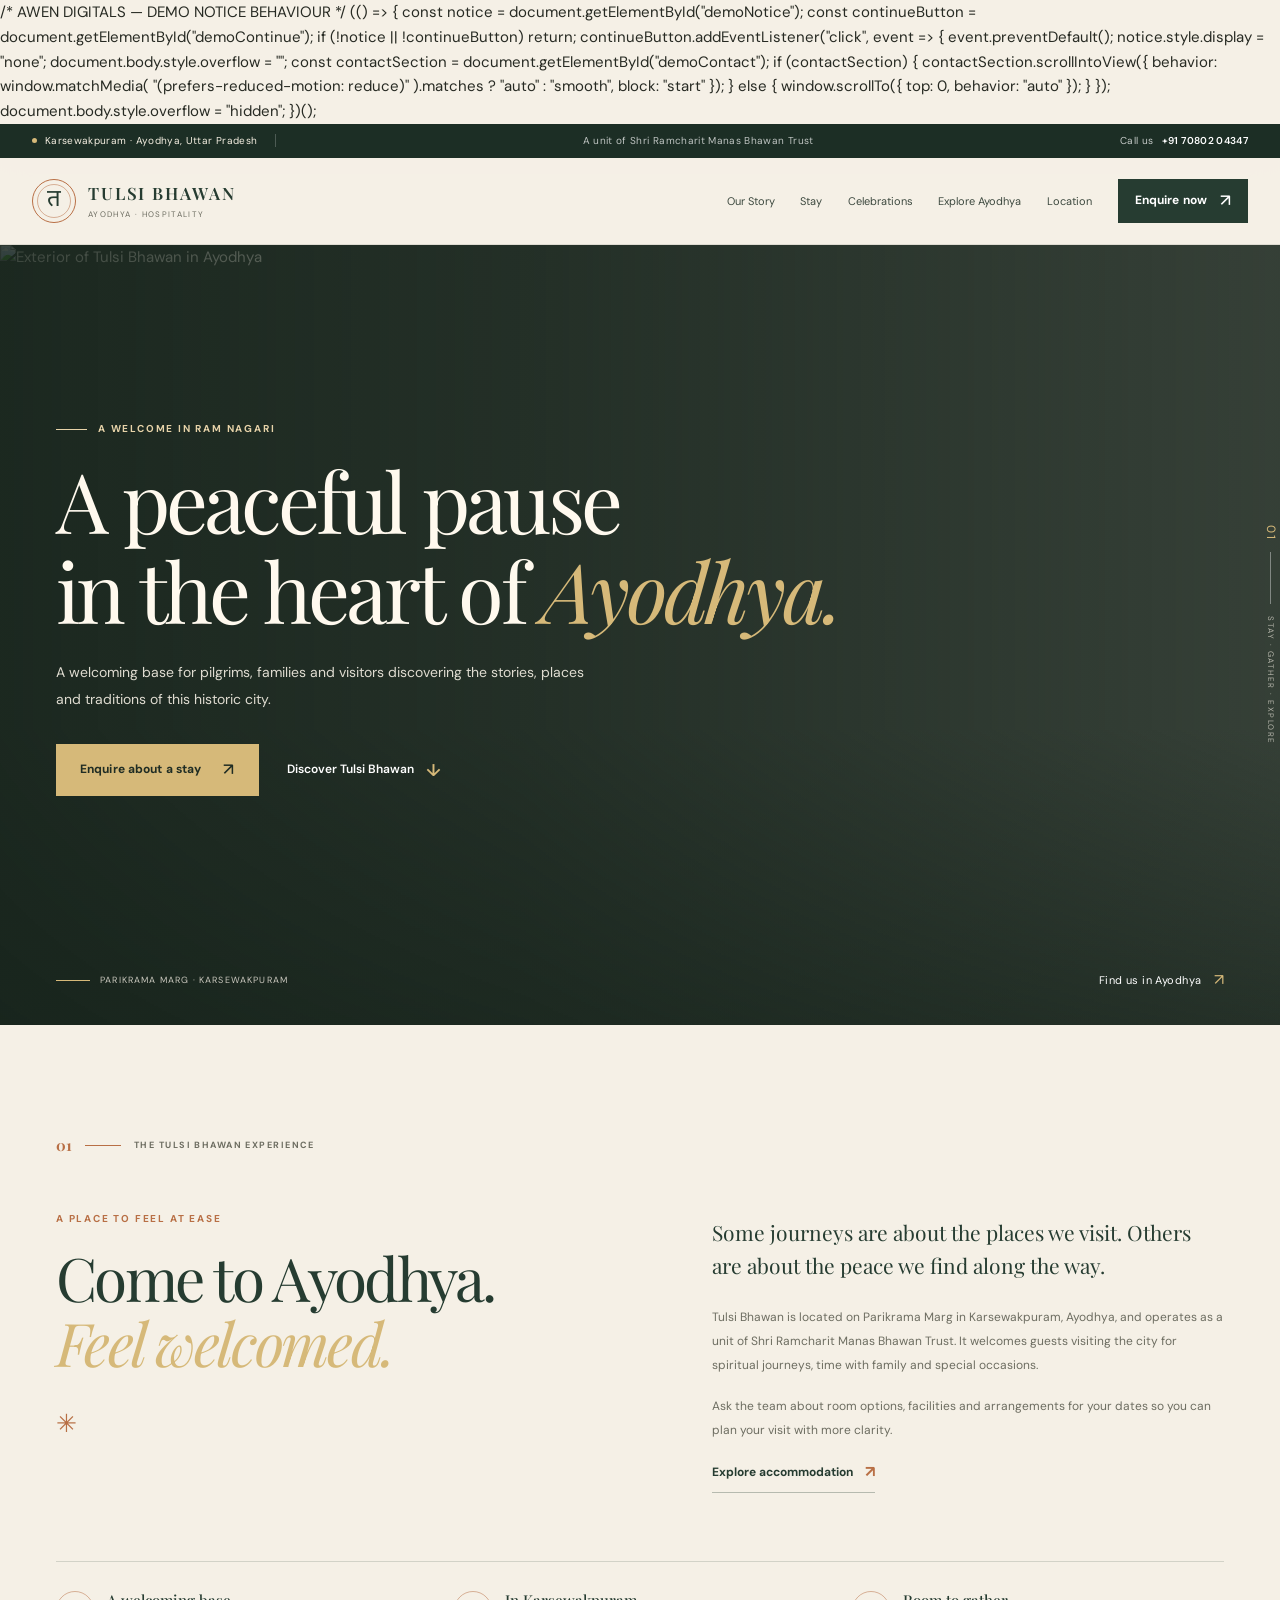
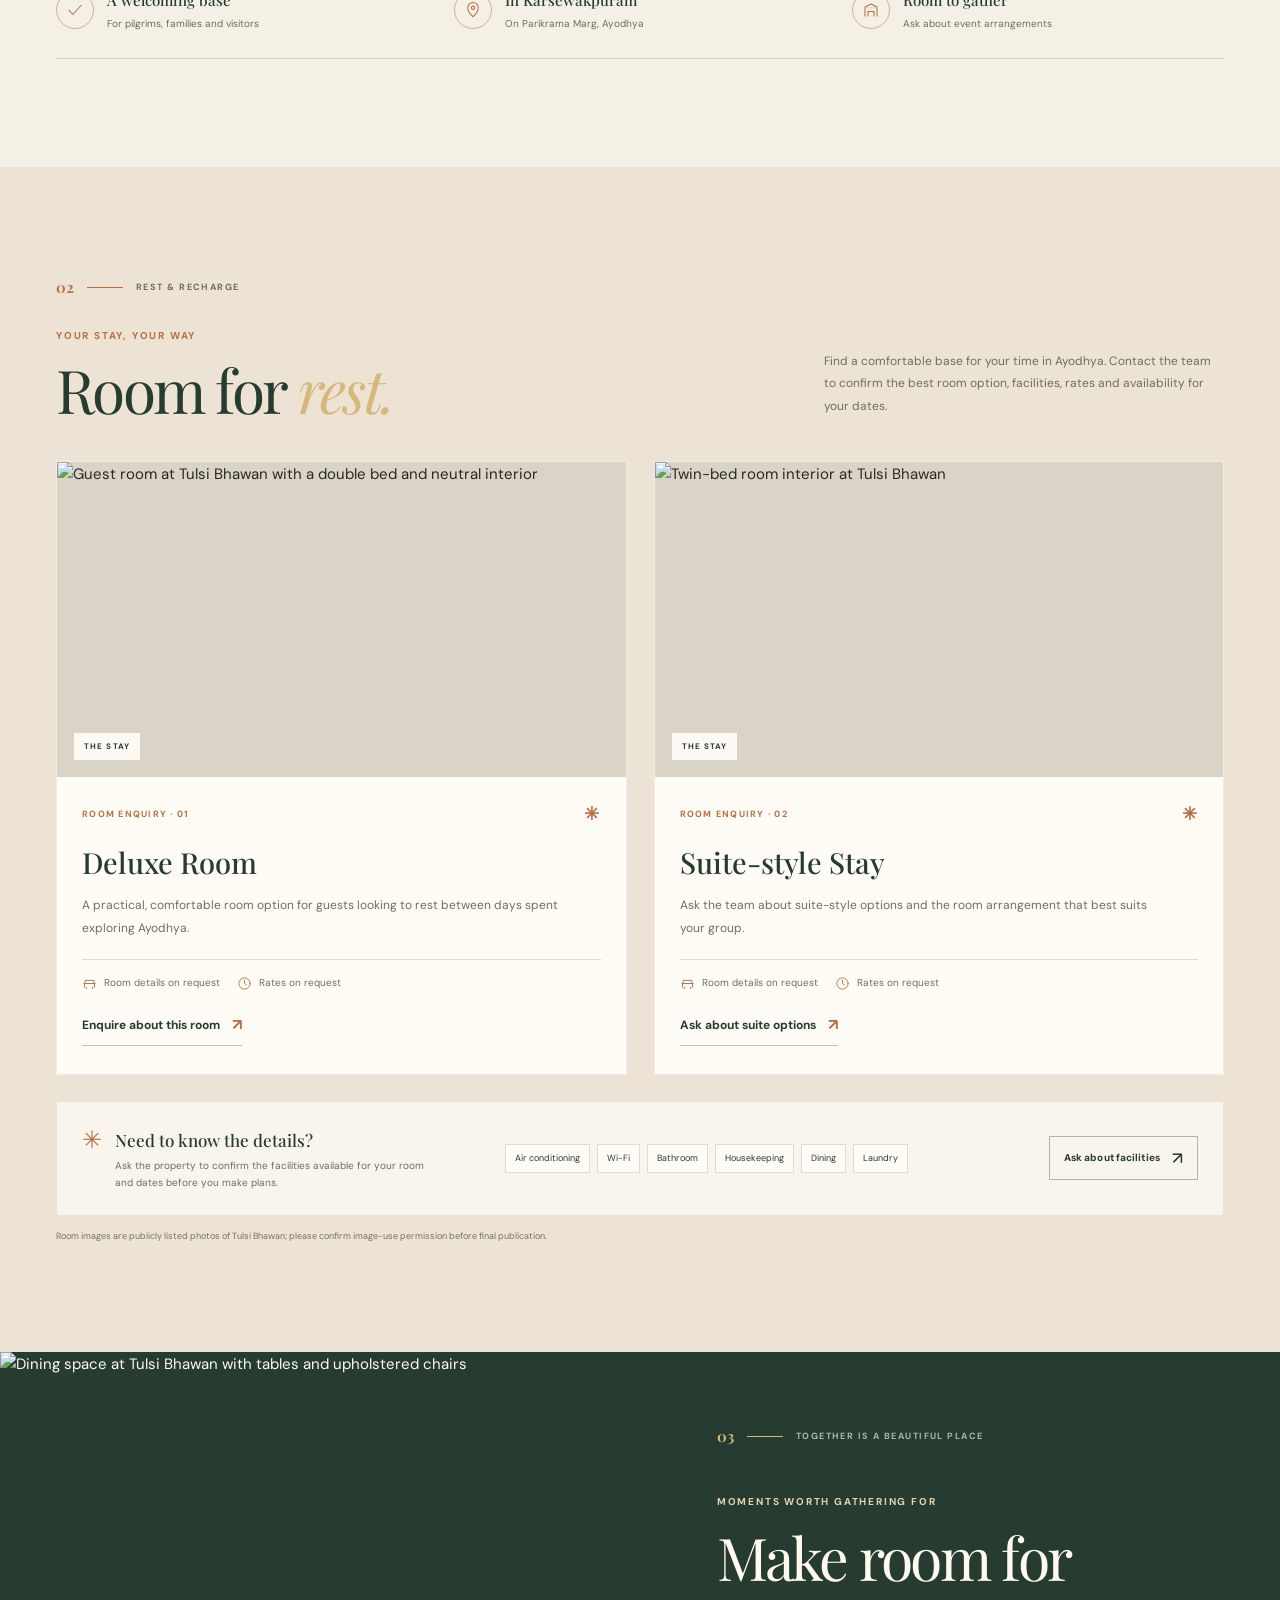
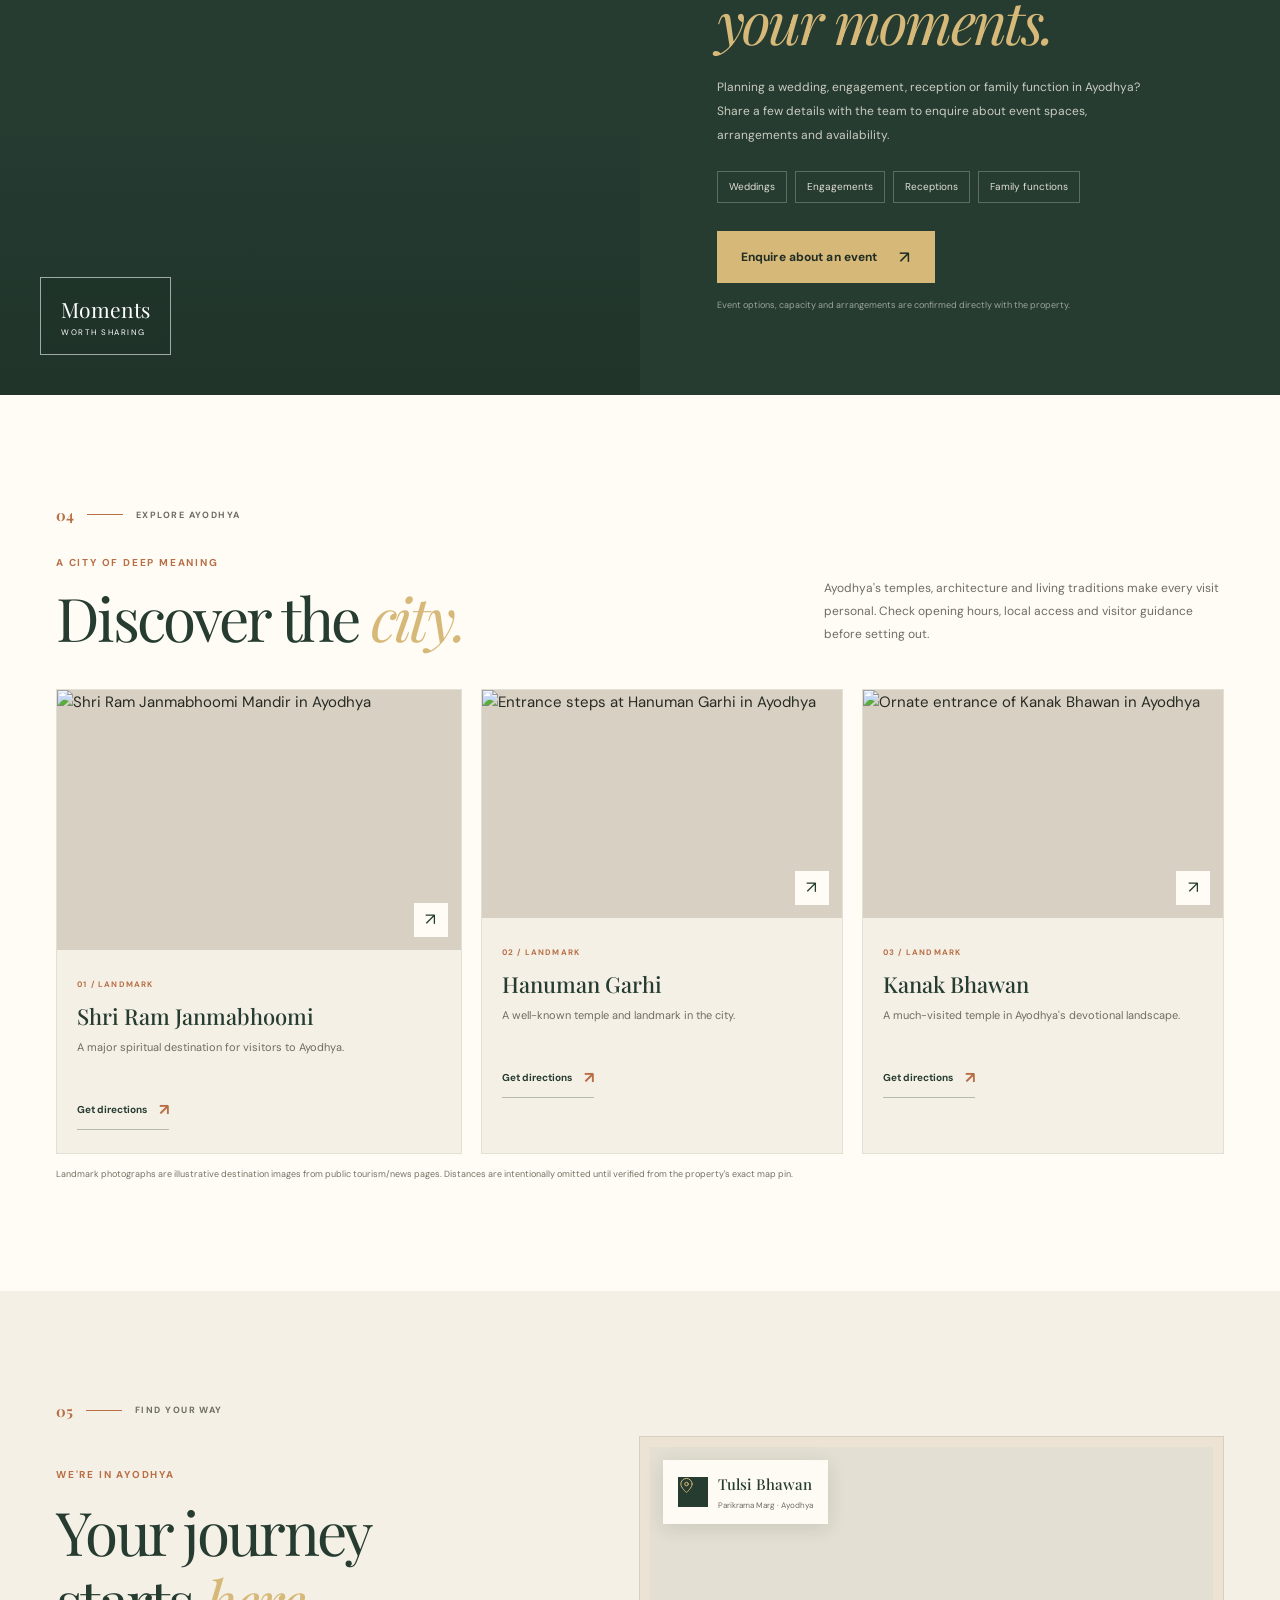
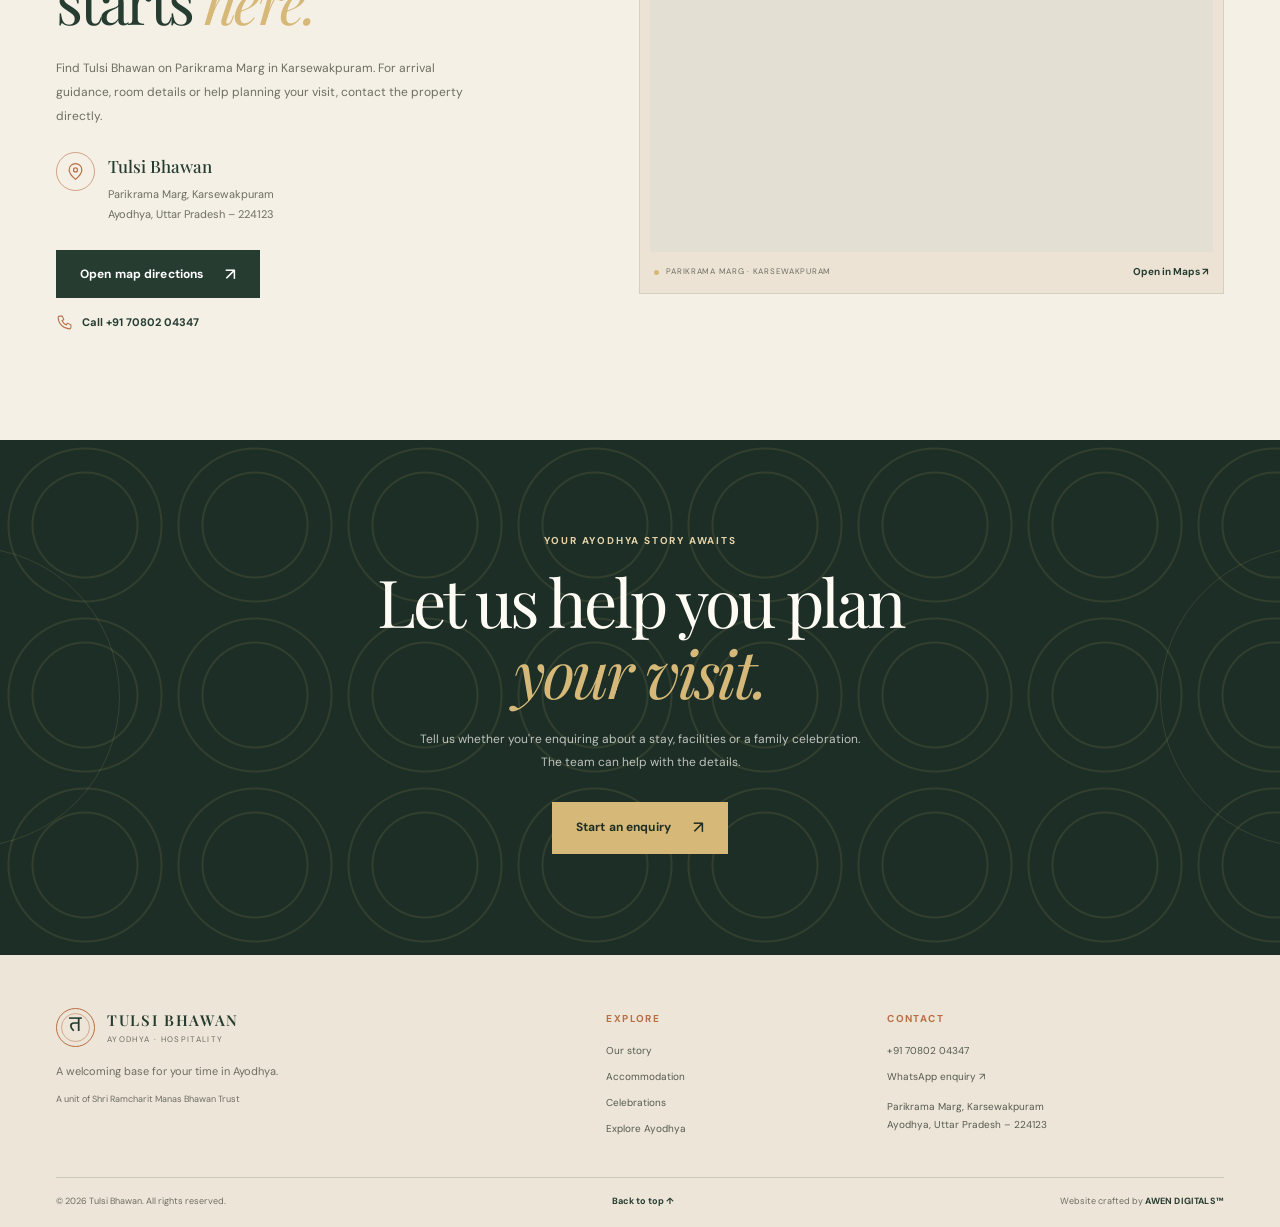
==== commit 2a549c9c: "Implement demo notice behavior in index.html Added a demo notice behavior script to manage user inte" ====
--- a/index.html
+++ b/index.html
@@ -1,6 +1,39 @@
 <!doctype html>
 <html lang="en">
 <head>
+
+  
+/* AWEN DIGITALS — DEMO NOTICE BEHAVIOUR */
+
+(() => {
+  const notice = document.getElementById("demoNotice");
+  const continueButton = document.getElementById("demoContinue");
+
+  if (!notice || !continueButton) return;
+
+  continueButton.addEventListener("click", event => {
+    event.preventDefault();
+
+    notice.style.display = "none";
+    document.body.style.overflow = "";
+
+    const contactSection = document.getElementById("demoContact");
+
+    if (contactSection) {
+      contactSection.scrollIntoView({
+        behavior: window.matchMedia(
+          "(prefers-reduced-motion: reduce)"
+        ).matches ? "auto" : "smooth",
+        block: "start"
+      });
+    } else {
+      window.scrollTo({ top: 0, behavior: "auto" });
+    }
+  });
+
+  document.body.style.overflow = "hidden";
+})();
+  
   <meta charset="utf-8">
   <meta name="viewport" content="width=device-width, initial-scale=1, viewport-fit=cover">
   <meta name="theme-color" content="#F5F0E6">
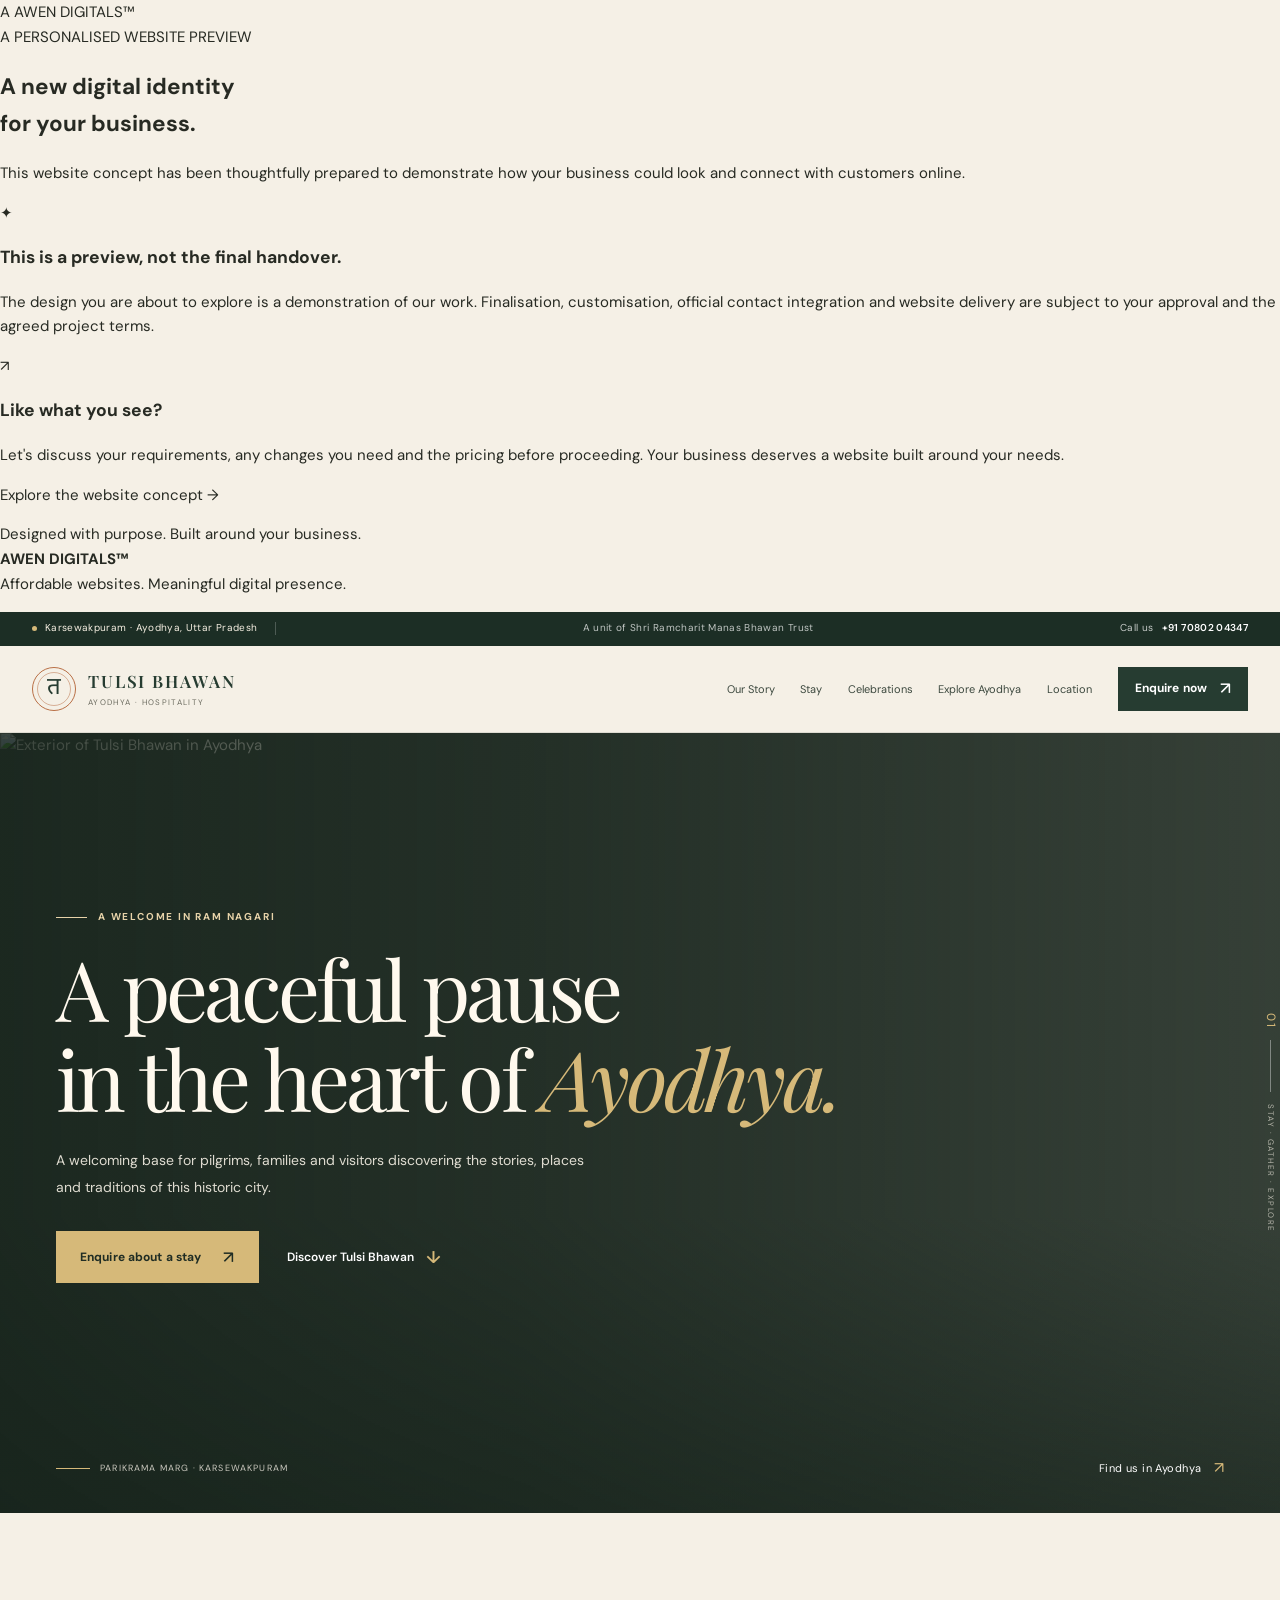
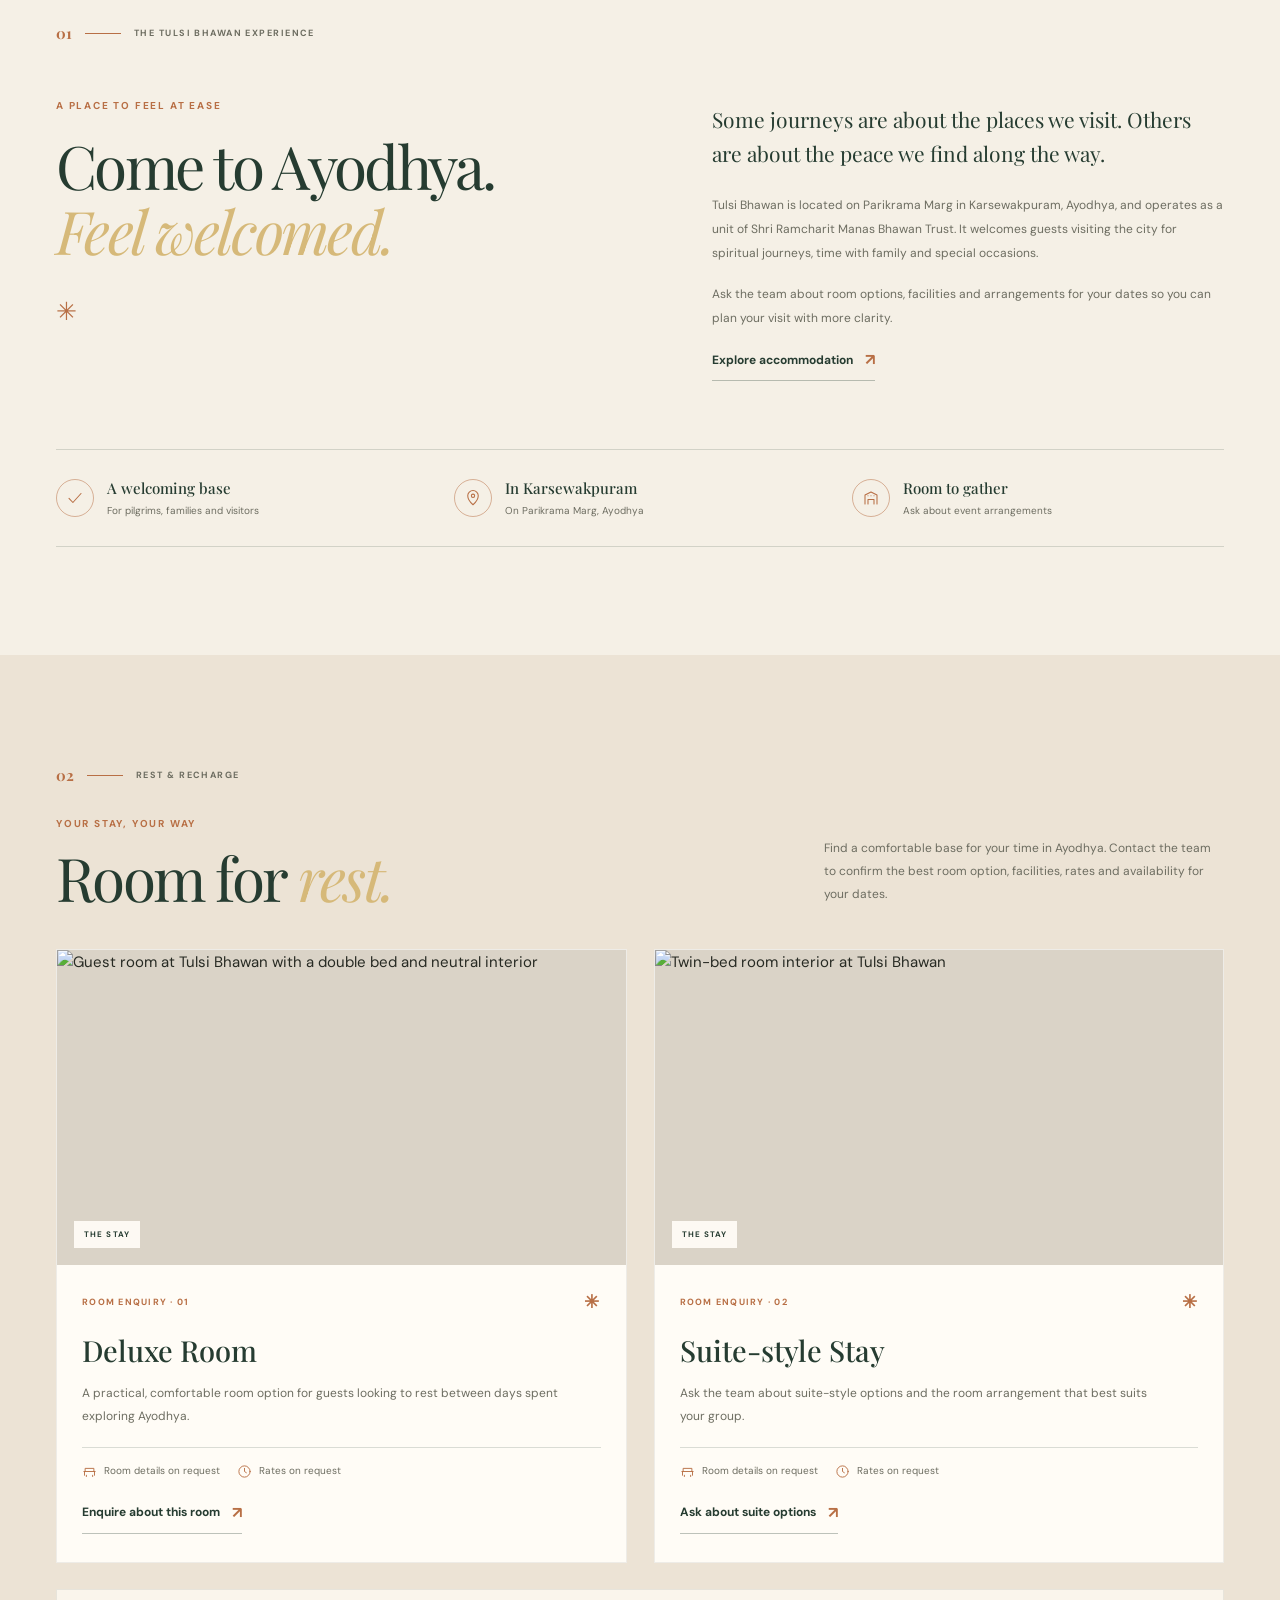
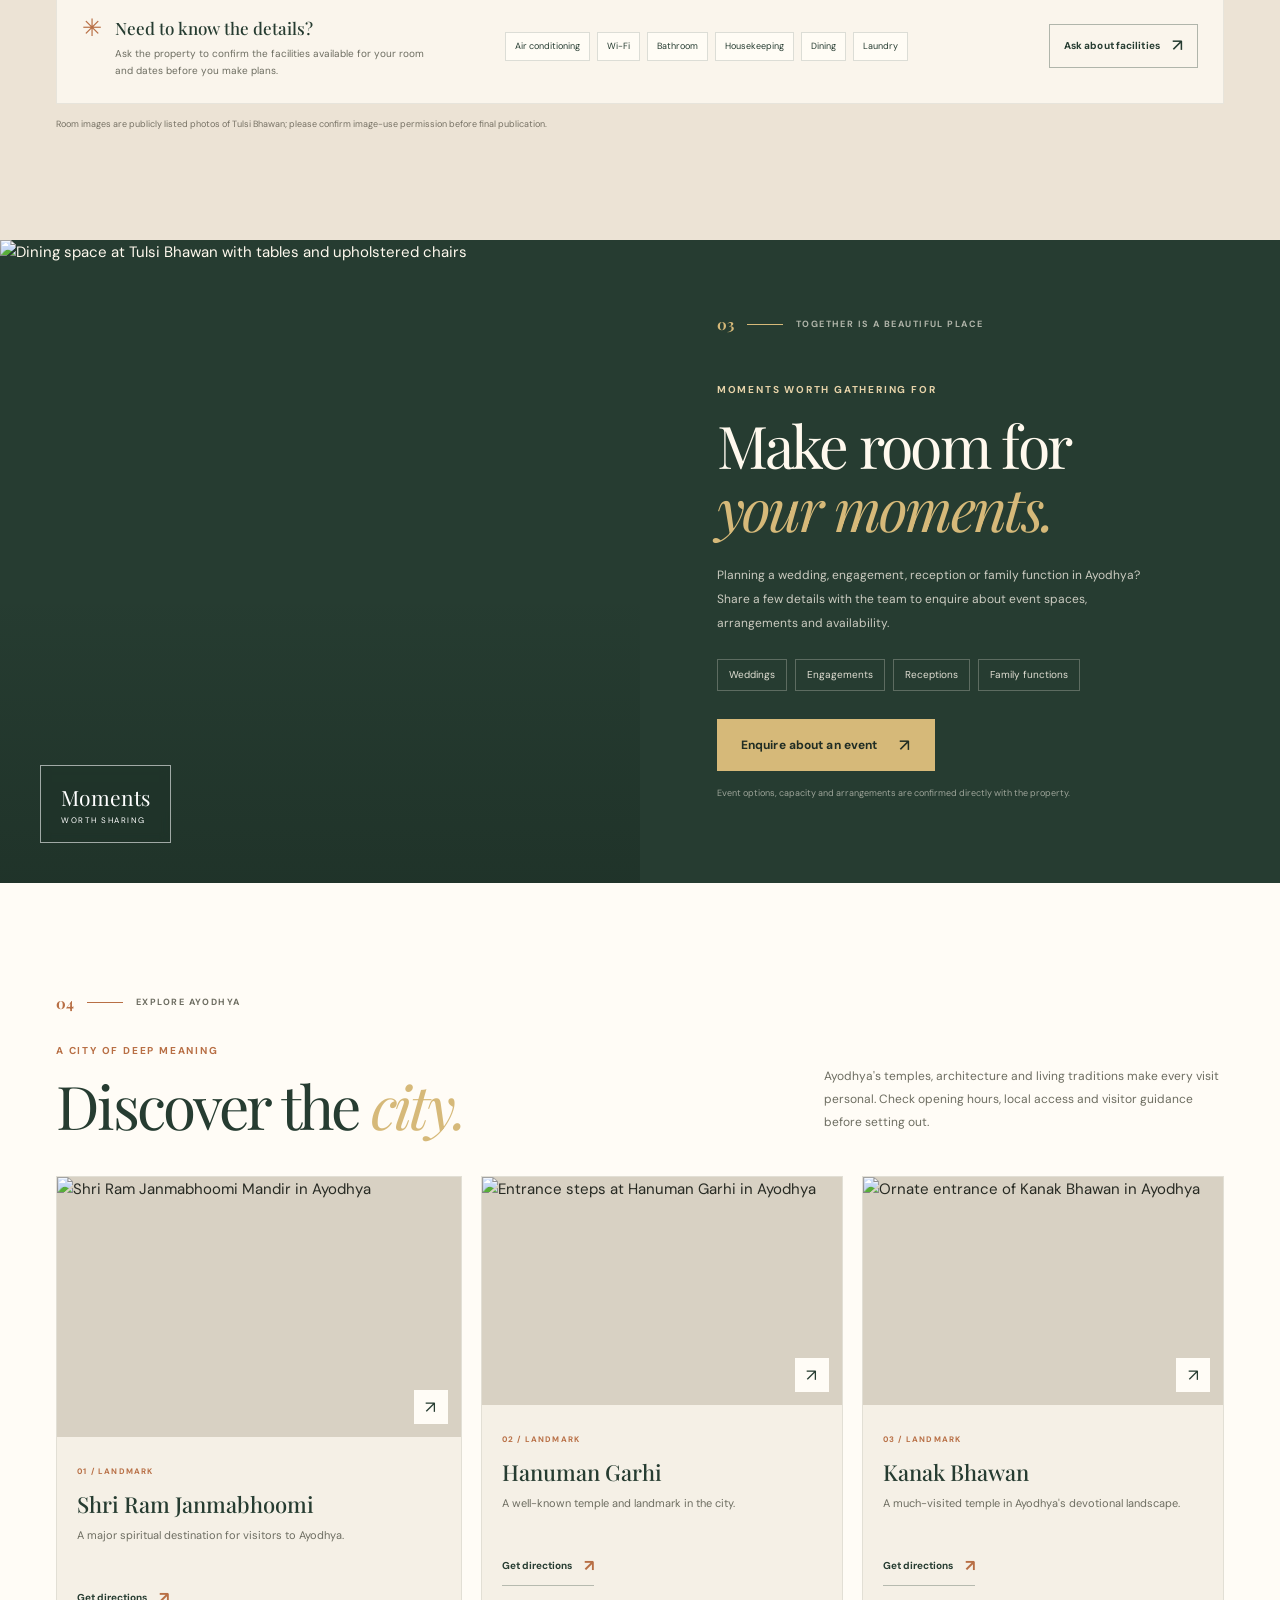
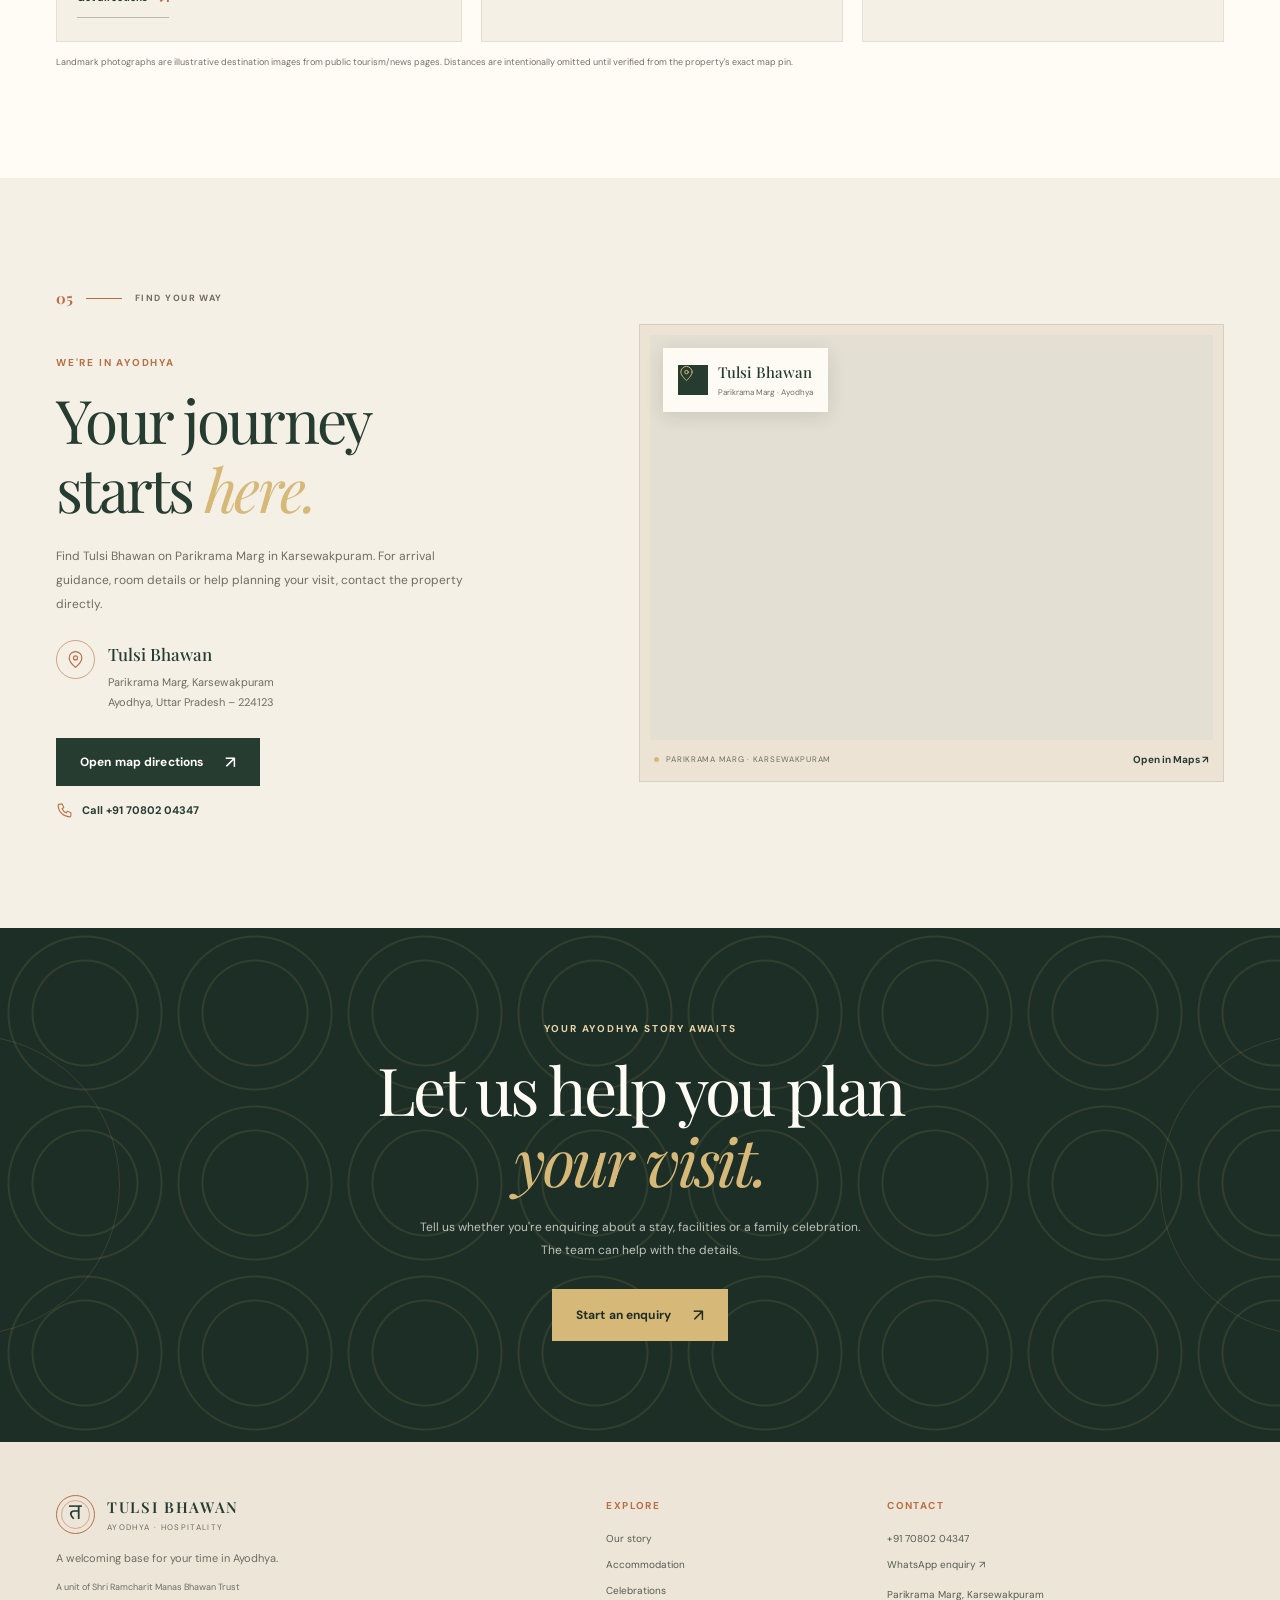
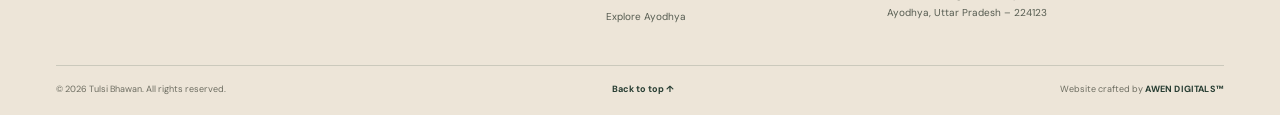
==== commit 05fecd0d: "Revamp demo notice with new branding and messages Updated the demo notice section with new content a" ====
--- a/index.html
+++ b/index.html
@@ -2,37 +2,79 @@
 <html lang="en">
 <head>
 
-  
-/* AWEN DIGITALS — DEMO NOTICE BEHAVIOUR */
-
-(() => {
-  const notice = document.getElementById("demoNotice");
-  const continueButton = document.getElementById("demoContinue");
-
-  if (!notice || !continueButton) return;
-
-  continueButton.addEventListener("click", event => {
-    event.preventDefault();
-
-    notice.style.display = "none";
-    document.body.style.overflow = "";
-
-    const contactSection = document.getElementById("demoContact");
-
-    if (contactSection) {
-      contactSection.scrollIntoView({
-        behavior: window.matchMedia(
-          "(prefers-reduced-motion: reduce)"
-        ).matches ? "auto" : "smooth",
-        block: "start"
-      });
-    } else {
-      window.scrollTo({ top: 0, behavior: "auto" });
-    }
-  });
-
-  document.body.style.overflow = "hidden";
-})();
+
+<!-- AWEN DIGITALS — CLIENT DEMO NOTICE -->
+<div class="demo-notice" id="demoNotice" role="dialog"
+     aria-modal="true" aria-labelledby="demoTitle">
+
+  <div class="demo-notice__card">
+
+    <div class="demo-notice__brand">
+      <span class="demo-notice__mark">A</span>
+      <span>AWEN DIGITALS<span class="demo-notice__tm">™</span></span>
+    </div>
+
+    <div class="demo-notice__eyebrow">
+      A PERSONALISED WEBSITE PREVIEW
+    </div>
+
+    <h2 id="demoTitle">
+      A new digital identity<br>
+      for <span>your business.</span>
+    </h2>
+
+    <p class="demo-notice__intro">
+      This website concept has been thoughtfully prepared
+      to demonstrate how your business could look and
+      connect with customers online.
+    </p>
+
+    <div class="demo-notice__divider"></div>
+
+    <div class="demo-notice__message">
+      <span class="demo-notice__icon">✦</span>
+      <div>
+        <h3>This is a preview, not the final handover.</h3>
+        <p>
+          The design you are about to explore is a
+          demonstration of our work. Finalisation,
+          customisation, official contact integration
+          and website delivery are subject to your
+          approval and the agreed project terms.
+        </p>
+      </div>
+    </div>
+
+    <div class="demo-notice__message">
+      <span class="demo-notice__icon">↗</span>
+      <div>
+        <h3>Like what you see?</h3>
+        <p>
+          Let's discuss your requirements, any changes
+          you need and the pricing before proceeding.
+          Your business deserves a website built around
+          your needs.
+        </p>
+      </div>
+    </div>
+
+    <a href="#demoContact" class="demo-notice__primary"
+       id="demoContinue">
+      Explore the website concept
+      <span aria-hidden="true">→</span>
+    </a>
+
+    <p class="demo-notice__footer">
+      Designed with purpose. Built around your business.
+      <br>
+      <strong>AWEN DIGITALS™</strong>
+      <br>
+      Affordable websites. Meaningful digital presence.
+    </p>
+
+  </div>
+</div>
+
   
   <meta charset="utf-8">
   <meta name="viewport" content="width=device-width, initial-scale=1, viewport-fit=cover">
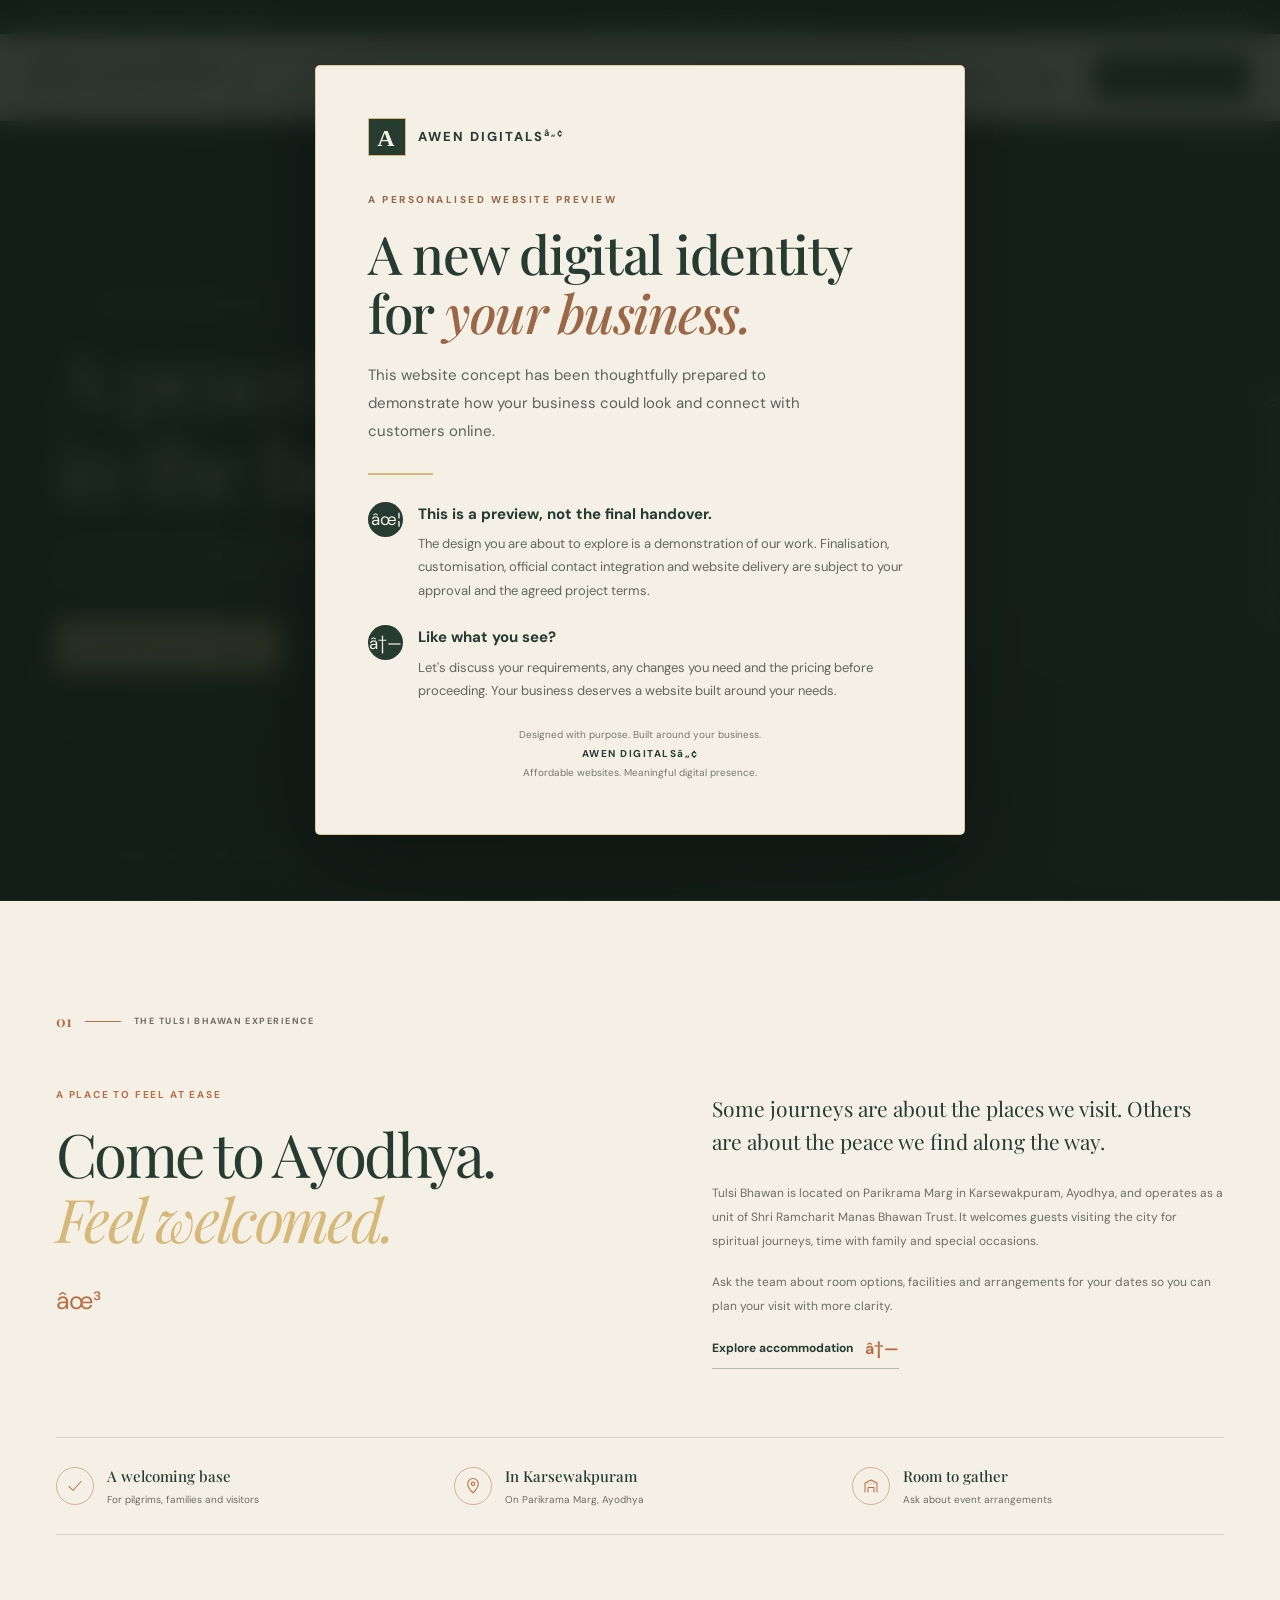
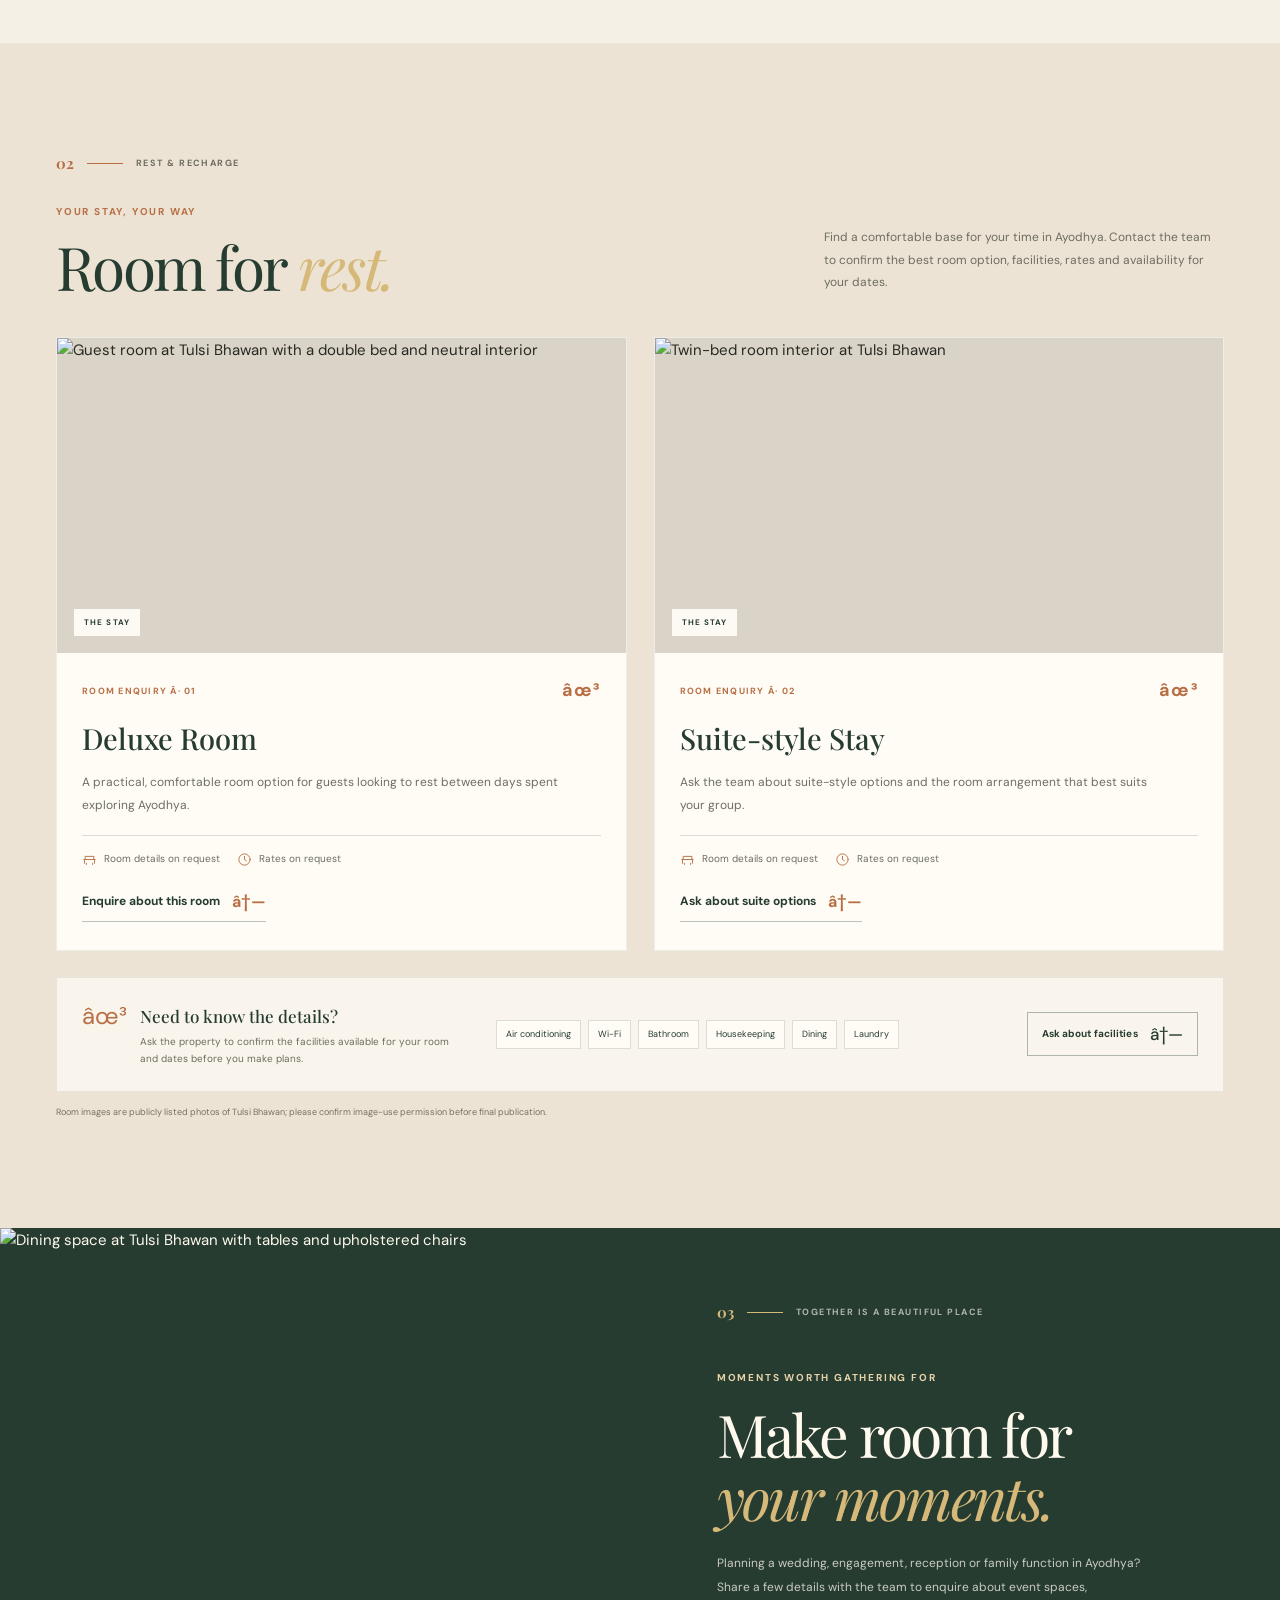
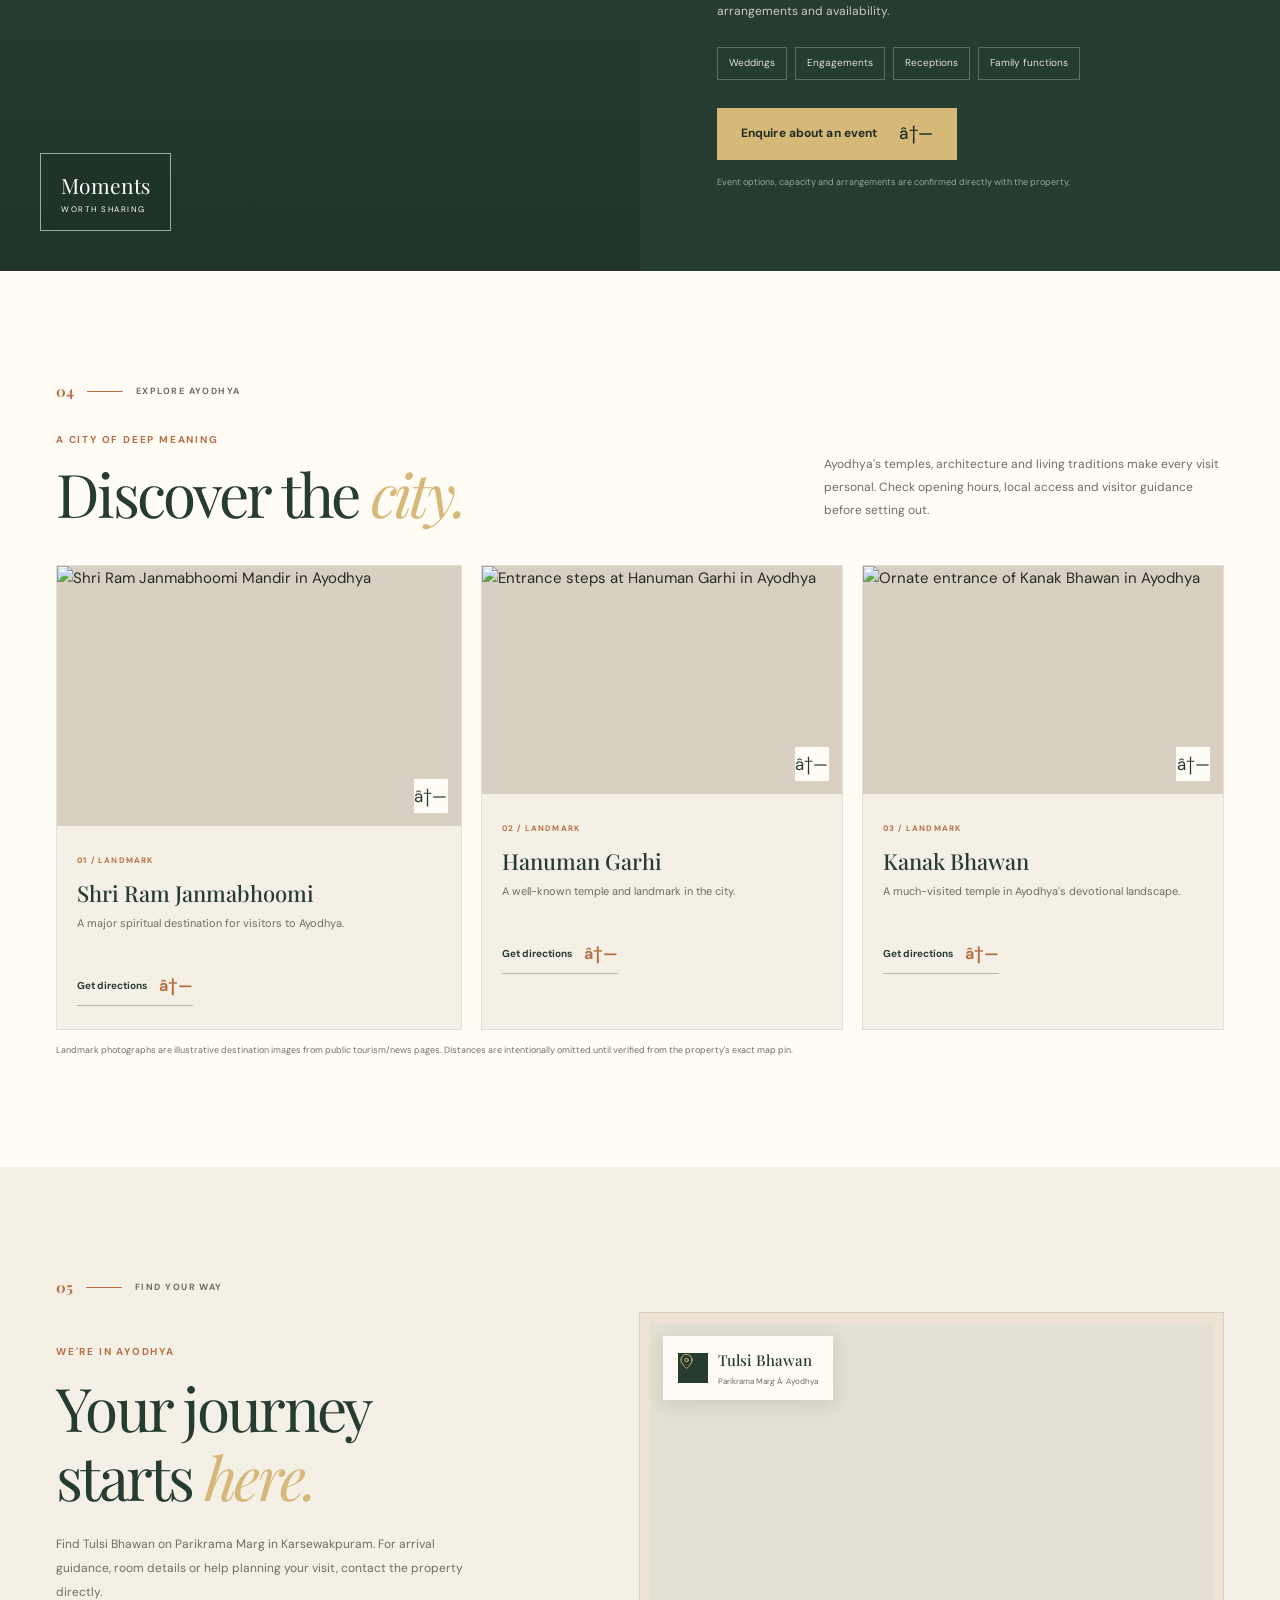
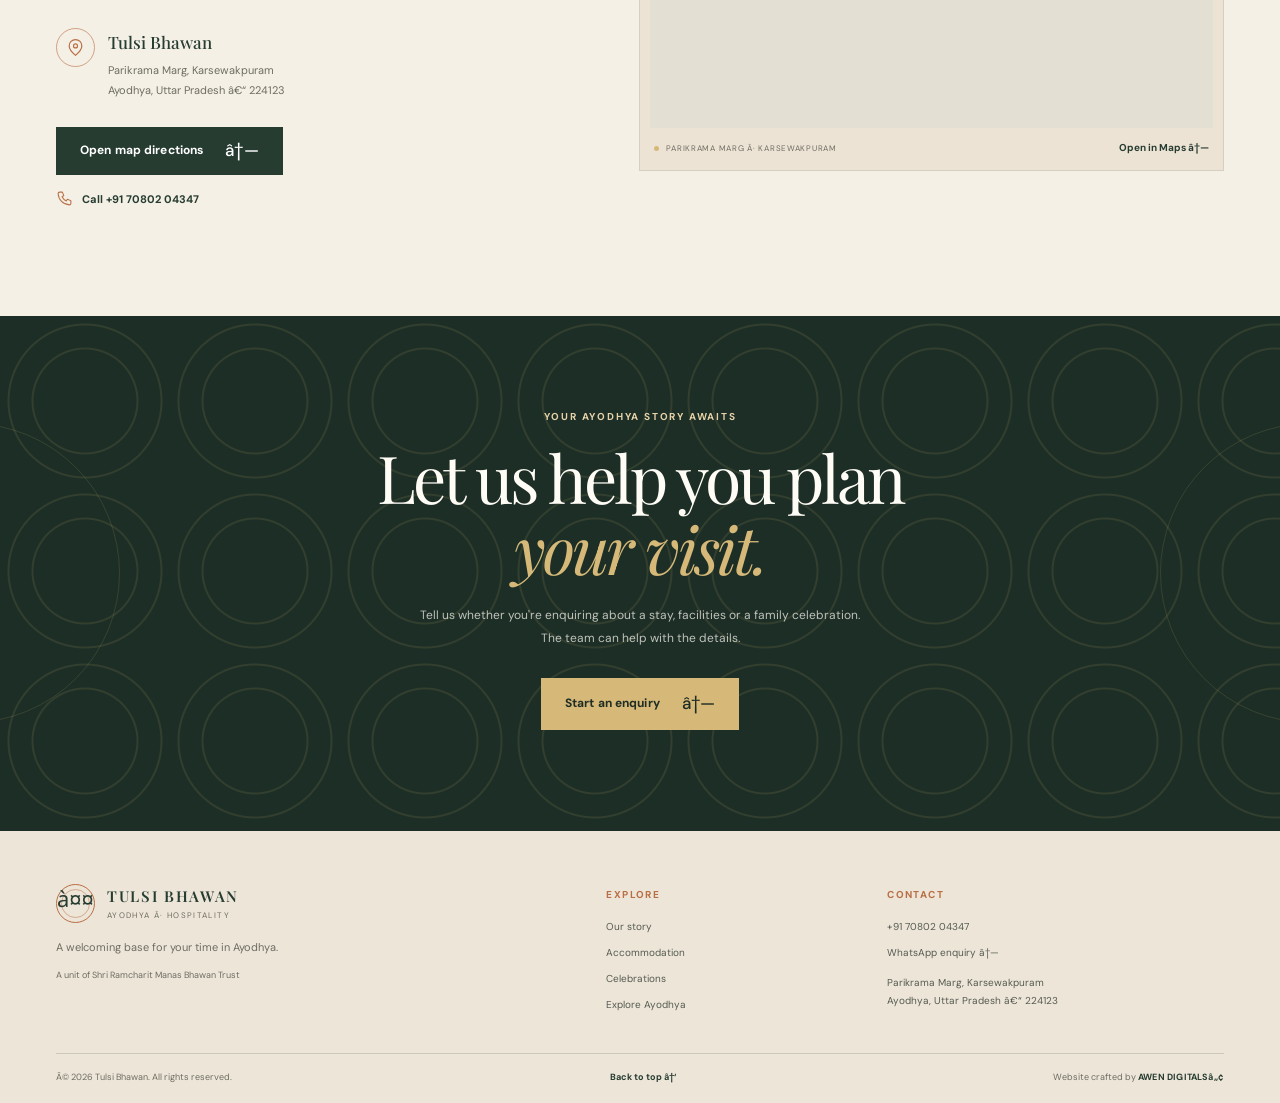
==== commit 69545d31: "Remove demo link from index.html Removed the 'Explore the website concept' link from the demo notice" ====
--- a/index.html
+++ b/index.html
@@ -58,11 +58,7 @@
       </div>
     </div>
 
-    <a href="#demoContact" class="demo-notice__primary"
-       id="demoContinue">
-      Explore the website concept
-      <span aria-hidden="true">→</span>
-    </a>
+    
 
     <p class="demo-notice__footer">
       Designed with purpose. Built around your business.
--- a/style.css
+++ b/style.css
@@ -16,6 +16,230 @@
   --wrap: 1200px;
   color-scheme: light;
 }
+
+/* =========================================
+   AWEN DIGITALS — FULL-SCREEN DEMO NOTICE
+   ========================================= */
+
+.demo-notice {
+  position: fixed;
+  inset: 0;
+  z-index: 99999;
+  display: flex;
+  align-items: center;
+  justify-content: center;
+  padding: 24px;
+  overflow-y: auto;
+  background: rgba(19, 29, 24, 0.88);
+  -webkit-backdrop-filter: blur(12px);
+  backdrop-filter: blur(12px);
+}
+
+.demo-notice__card {
+  position: relative;
+  width: 100%;
+  max-width: 650px;
+  max-height: calc(100dvh - 48px);
+  overflow-y: auto;
+  padding: clamp(26px, 5vw, 52px);
+  color: #263c31;
+  background: #f5f0e6;
+  border: 1px solid rgba(214, 185, 121, 0.7);
+  border-radius: 5px;
+  box-shadow: 0 25px 90px rgba(0, 0, 0, 0.3);
+  animation: demoNoticeEnter 0.45s ease both;
+}
+
+.demo-notice__brand {
+  display: flex;
+  align-items: center;
+  gap: 12px;
+  margin-bottom: 35px;
+  font-size: 13px;
+  font-weight: 800;
+  letter-spacing: 2px;
+}
+
+.demo-notice__mark {
+  display: grid;
+  place-items: center;
+  width: 38px;
+  height: 38px;
+  color: #f5f0e6;
+  background: #263c31;
+  border: 1px solid #d6b979;
+  font-family: Georgia, serif;
+  font-size: 24px;
+}
+
+.demo-notice__tm {
+  font-size: 9px;
+  vertical-align: super;
+}
+
+.demo-notice__eyebrow {
+  margin-bottom: 15px;
+  color: #9b6847;
+  font-size: 10px;
+  font-weight: 800;
+  letter-spacing: 2.5px;
+  line-height: 1.8;
+}
+
+.demo-notice__card h2 {
+  margin: 0 0 20px;
+  font-family: "Playfair Display", Georgia, serif;
+  font-size: clamp(34px, 7vw, 53px);
+  font-weight: 500;
+  letter-spacing: -1.3px;
+  line-height: 1.12;
+}
+
+.demo-notice__card h2 span {
+  color: #9b6847;
+  font-style: italic;
+}
+
+.demo-notice__intro {
+  max-width: 490px;
+  margin: 0;
+  color: #5b625a;
+  font-size: 15px;
+  line-height: 1.85;
+}
+
+.demo-notice__divider {
+  width: 65px;
+  height: 2px;
+  margin: 27px 0;
+  background: #d6b979;
+}
+
+.demo-notice__message {
+  display: flex;
+  align-items: flex-start;
+  gap: 15px;
+  margin: 23px 0;
+}
+
+.demo-notice__icon {
+  display: grid;
+  place-items: center;
+  flex: 0 0 35px;
+  width: 35px;
+  height: 35px;
+  color: #f5f0e6;
+  background: #263c31;
+  border-radius: 50%;
+  font-size: 17px;
+}
+
+.demo-notice__message h3 {
+  margin: 1px 0 7px;
+  color: #263c31;
+  font-size: 15px;
+  font-weight: 750;
+  line-height: 1.5;
+}
+
+.demo-notice__message p {
+  margin: 0;
+  color: #62665e;
+  font-size: 13px;
+  line-height: 1.8;
+}
+
+.demo-notice__primary {
+  display: flex;
+  align-items: center;
+  justify-content: space-between;
+  gap: 14px;
+  width: 100%;
+  margin-top: 30px;
+  padding: 17px 20px;
+  color: #fff;
+  background: #263c31;
+  border: 1px solid #263c31;
+  font-size: 14px;
+  font-weight: 750;
+  line-height: 1.5;
+  text-decoration: none;
+  transition: background 0.2s ease,
+              color 0.2s ease,
+              transform 0.2s ease;
+}
+
+.demo-notice__primary:hover {
+  color: #263c31;
+  background: #d6b979;
+  border-color: #d6b979;
+  transform: translateY(-2px);
+}
+
+.demo-notice__primary:focus-visible {
+  outline: 3px solid #9b6847;
+  outline-offset: 4px;
+}
+
+.demo-notice__footer {
+  margin: 23px 0 0;
+  color: #77786e;
+  font-size: 10px;
+  line-height: 1.9;
+  text-align: center;
+}
+
+.demo-notice__footer strong {
+  color: #263c31;
+  letter-spacing: 1.5px;
+}
+
+@keyframes demoNoticeEnter {
+  from {
+    opacity: 0;
+    transform: translateY(12px);
+  }
+
+  to {
+    opacity: 1;
+    transform: translateY(0);
+  }
+}
+
+@media (max-width: 480px) {
+  .demo-notice {
+    padding: 12px;
+    align-items: center;
+  }
+
+  .demo-notice__card {
+    max-height: calc(100dvh - 24px);
+    padding: 25px 21px;
+  }
+
+  .demo-notice__brand {
+    margin-bottom: 27px;
+  }
+
+  .demo-notice__intro {
+    font-size: 14px;
+  }
+
+  .demo-notice__message p {
+    font-size: 12px;
+  }
+}
+
+@media (prefers-reduced-motion: reduce) {
+  .demo-notice__card {
+    animation: none;
+  }
+
+  .demo-notice__primary {
+    transition: none;
+  }
+}
+
 * { box-sizing: border-box; }
 html { scroll-behavior: smooth; scroll-padding-top: 100px; }
 body { margin: 0; color: var(--ink); background: var(--ivory); font-family: var(--sans); font-size: 15px; line-height: 1.65; -webkit-font-smoothing: antialiased; }
